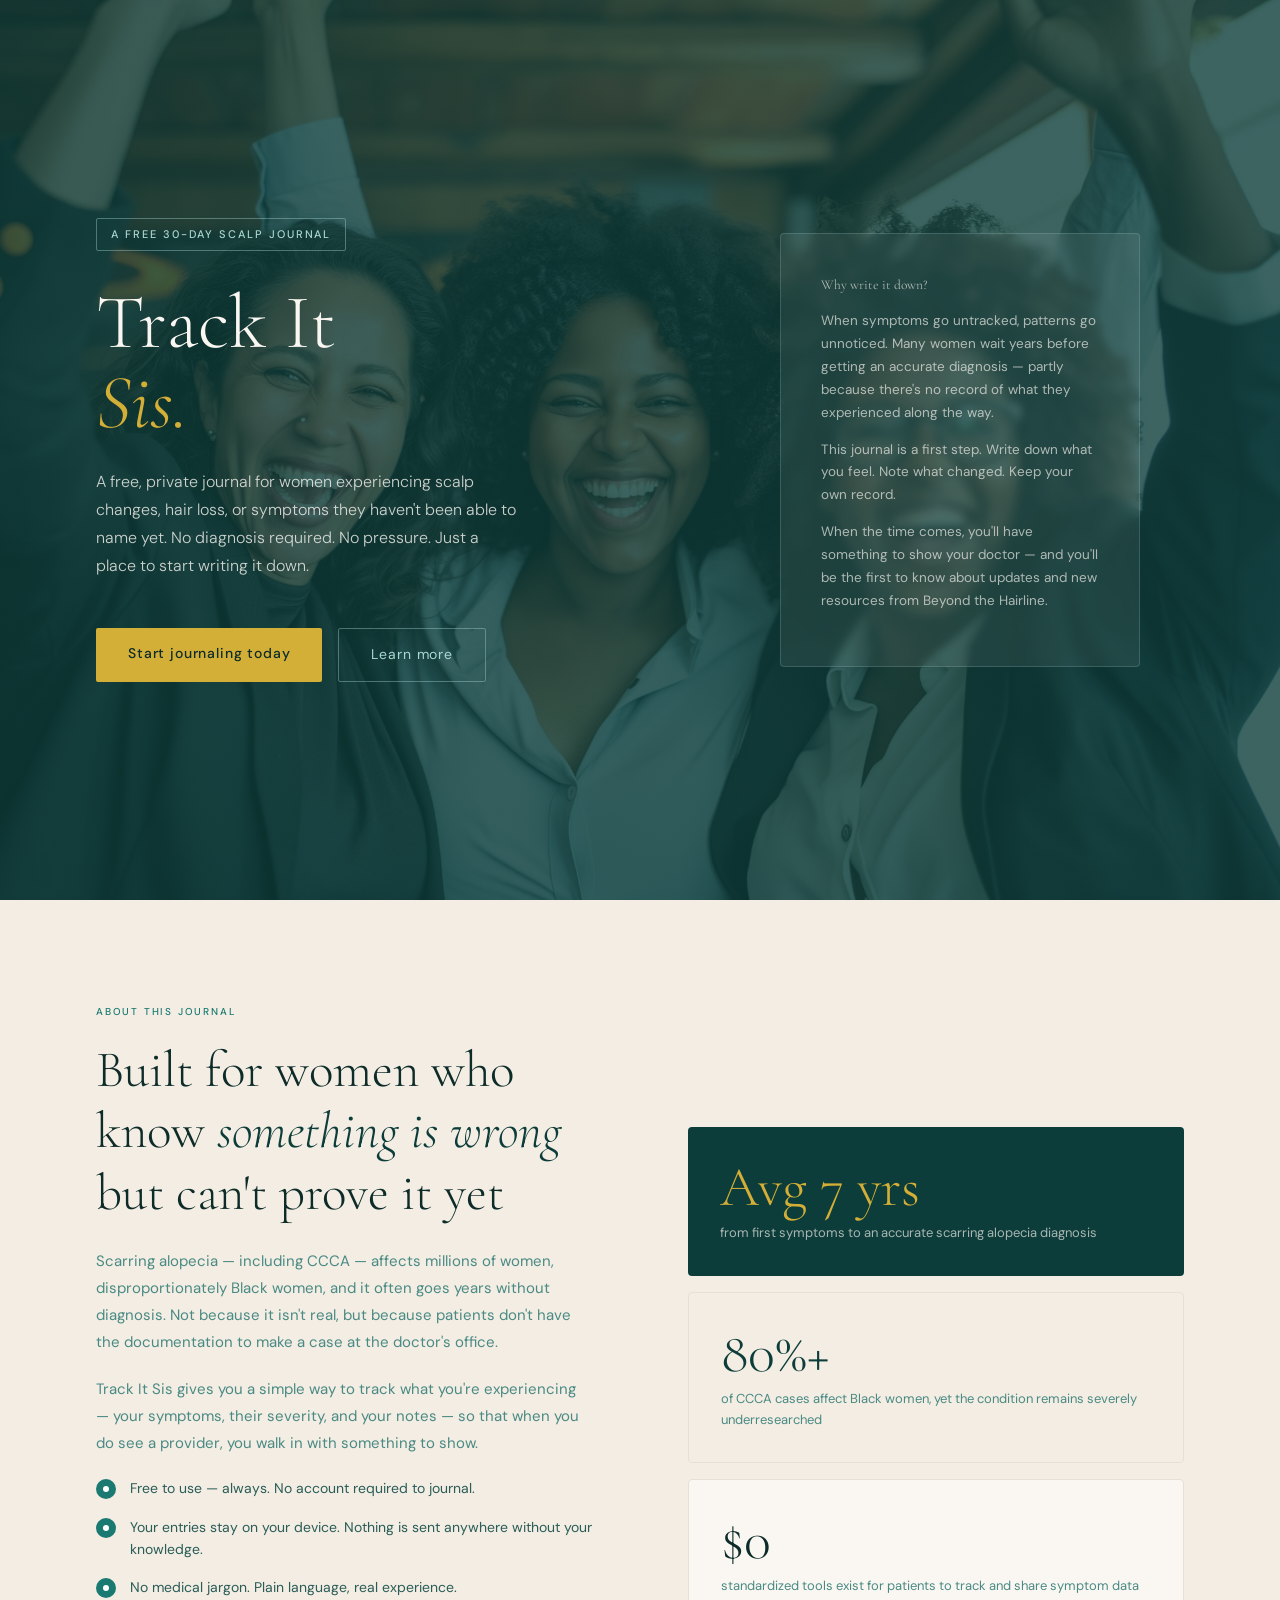
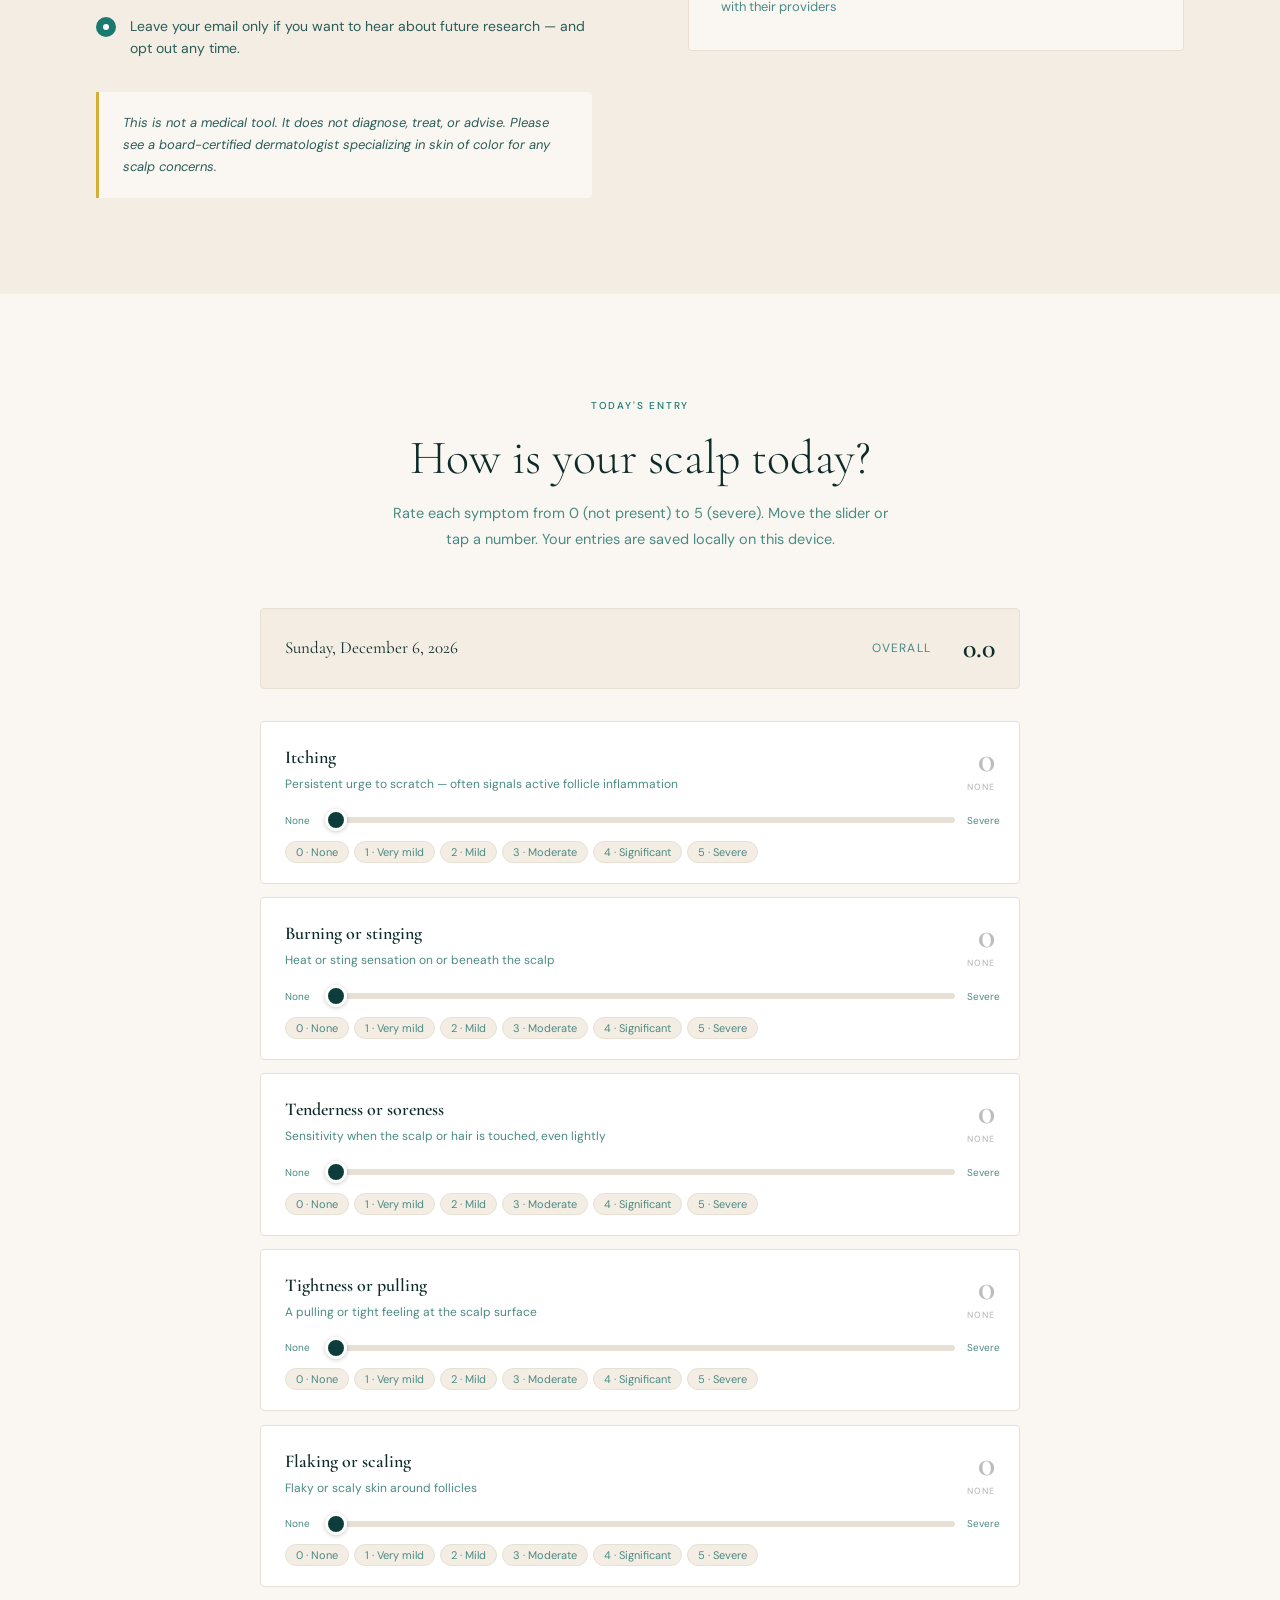
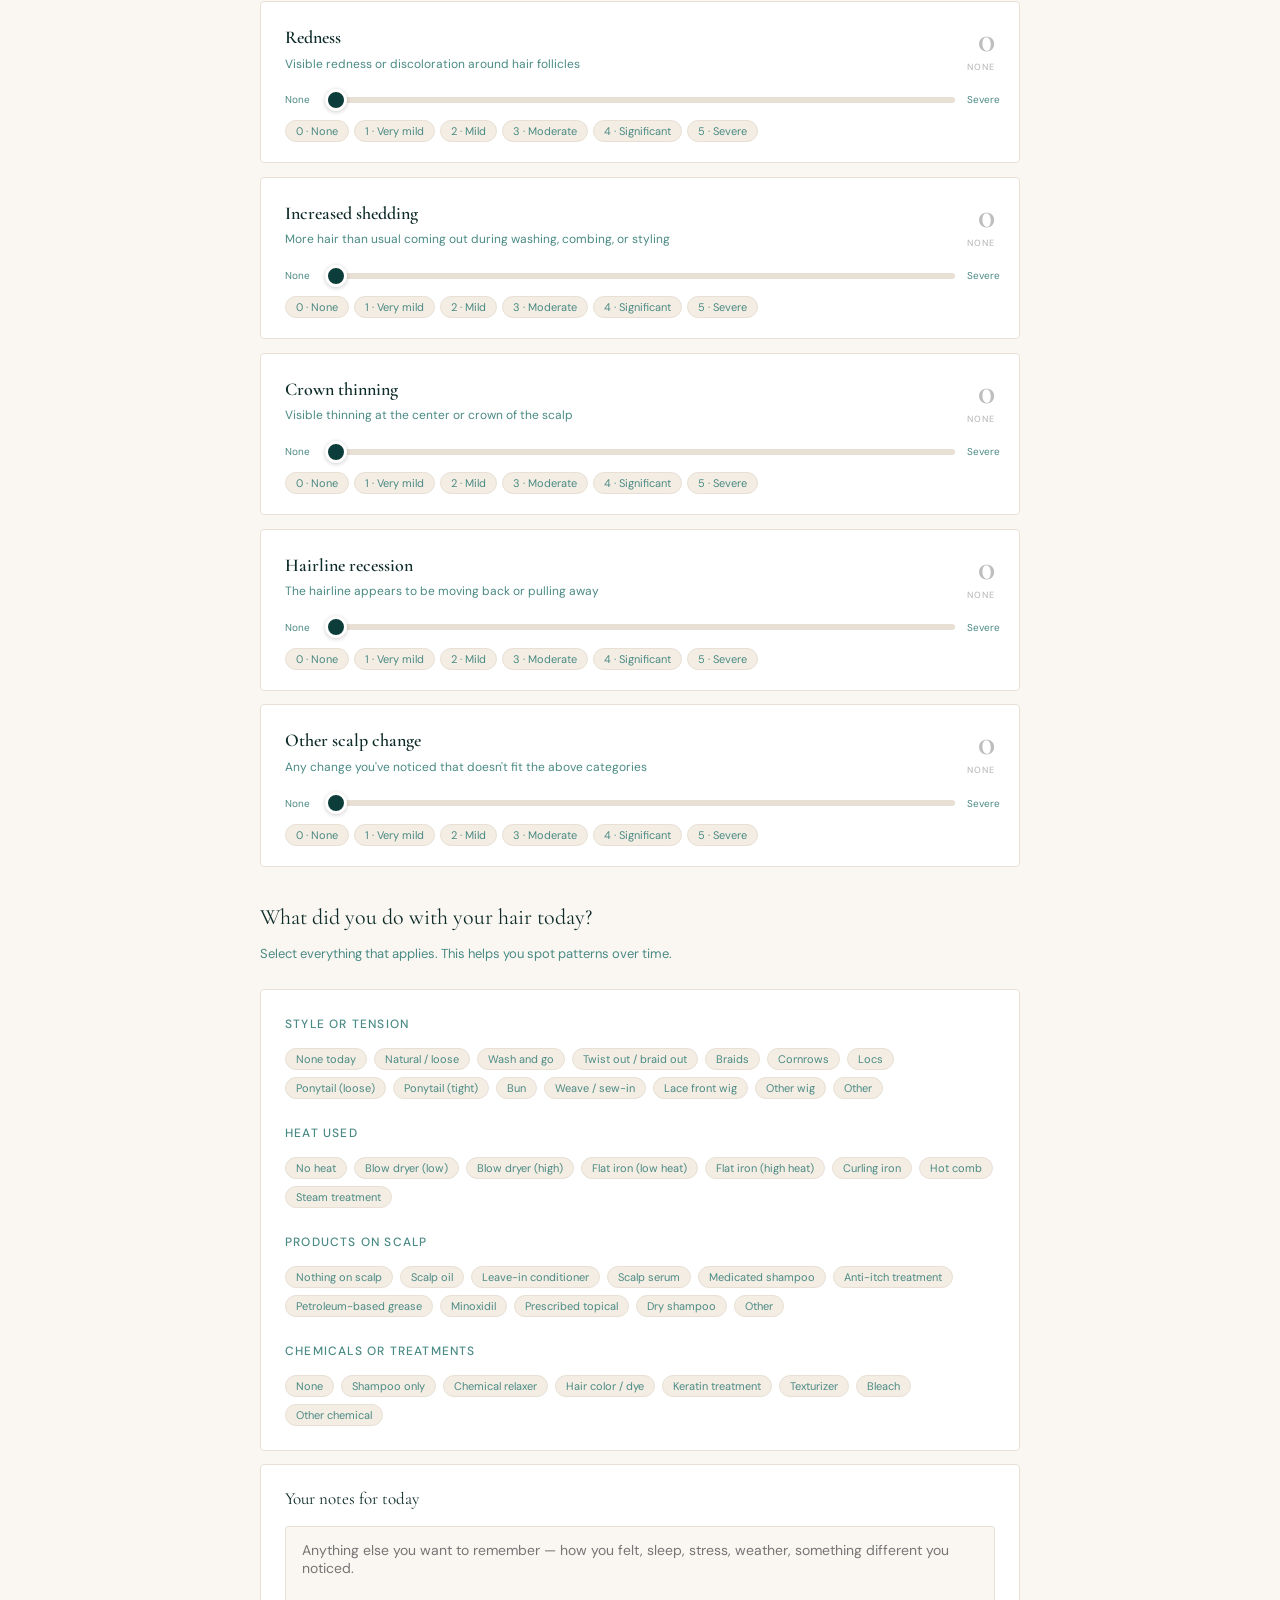
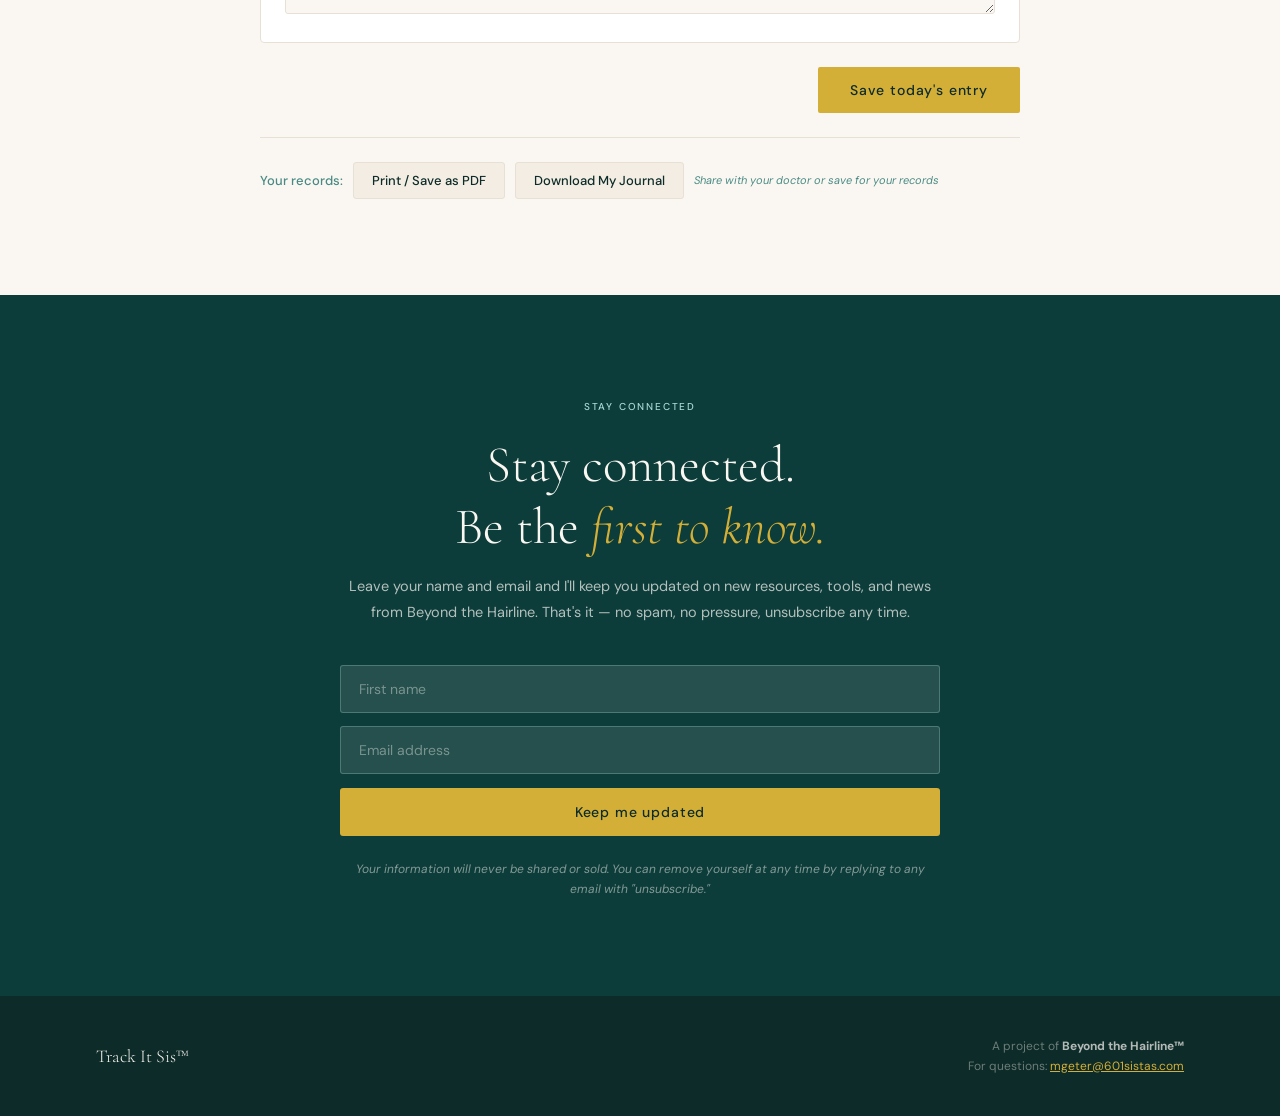
==== index.html @ c79fd0ba "Create index.html" ====
<!DOCTYPE html>
<html lang="en">
<head>
<meta charset="UTF-8">
<meta name="viewport" content="width=device-width, initial-scale=1.0">
<title>Track It Sis™ — 30 Days. Your Scalp. Your Receipts.</title>
<link rel="preconnect" href="https://fonts.googleapis.com">
<link rel="preconnect" href="https://fonts.gstatic.com" crossorigin>
<link href="https://fonts.googleapis.com/css2?family=Cormorant+Garamond:ital,wght@0,300;0,400;0,600;1,300;1,400&family=DM+Sans:wght@300;400;500&display=swap" rel="stylesheet">
<style>
  :root {
    --sage:      #1A7A72;
    --sage-lt:   #A8D8D4;
    --sage-dk:   #0D3D3A;
    --warm:      #E8E0D5;
    --warm-dk:   #C9B99A;
    --cream:     #FAF7F2;
    --ivory:     #F3EDE3;
    --bark:      #0D2B28;
    --bark-lt:   #2A5C58;
    --gold:      #D4AF37;
    --text:      #0D2B28;
    --muted:     #4A8A84;
    --white:     #FFFFFF;
  }
  * { box-sizing: border-box; margin: 0; padding: 0; }
  html { scroll-behavior: smooth; }
  body { font-family: 'DM Sans', sans-serif; background: var(--cream); color: var(--text); line-height: 1.7; overflow-x: hidden; }

  .hero {
    min-height: 100vh;
    background: linear-gradient(rgba(13,61,58,0.80), rgba(13,61,58,0.80)), url("[data-uri]") center top/cover no-repeat;
    display: grid;
    grid-template-columns: 1fr 1fr;
    position: relative;
    overflow: hidden;
  }
  .hero-left { display: flex; flex-direction: column; justify-content: center; padding: 5rem 4rem 5rem 6rem; position: relative; z-index: 2; }
  .hero-tag { display: inline-block; font-family: 'DM Sans', sans-serif; font-size: 11px; font-weight: 500; letter-spacing: 0.18em; text-transform: uppercase; color: var(--sage-lt); border: 1px solid rgba(168,216,212,0.4); padding: 6px 14px; border-radius: 2px; margin-bottom: 2rem; width: fit-content; }
  .hero-title { font-family: 'Cormorant Garamond', serif; font-size: clamp(3rem, 6vw, 5.5rem); font-weight: 300; line-height: 1.05; color: var(--cream); margin-bottom: 1.5rem; }
  .hero-title em { font-style: italic; color: var(--gold); }
  .hero-sub { font-family: 'DM Sans', sans-serif; font-size: 16px; font-weight: 300; color: rgba(250,247,242,0.80); max-width: 420px; margin-bottom: 3rem; line-height: 1.75; }
  .hero-cta { display: flex; gap: 1rem; flex-wrap: wrap; }
  .btn-primary { display: inline-block; background: var(--gold); color: var(--bark); font-family: 'DM Sans', sans-serif; font-size: 14px; font-weight: 500; letter-spacing: 0.06em; padding: 14px 32px; border-radius: 2px; text-decoration: none; border: none; cursor: pointer; transition: all 0.2s; }
  .btn-primary:hover { background: var(--warm-dk); transform: translateY(-1px); }
  .btn-ghost { display: inline-block; background: transparent; color: var(--sage-lt); font-family: 'DM Sans', sans-serif; font-size: 14px; font-weight: 400; letter-spacing: 0.06em; padding: 14px 32px; border-radius: 2px; text-decoration: none; border: 1px solid rgba(168,216,212,0.4); cursor: pointer; transition: all 0.2s; }
  .btn-ghost:hover { border-color: var(--sage-lt); color: var(--cream); }
  .hero-right { position: relative; display: flex; align-items: center; justify-content: center; padding: 4rem; }
  .hero-card { background: rgba(250,247,242,0.07); border: 1px solid rgba(168,216,212,0.2); border-radius: 4px; padding: 2.5rem; max-width: 360px; width: 100%; backdrop-filter: blur(4px); }
  .hero-card-title { font-family: 'Cormorant Garamond', serif; font-size: 22px; font-weight: 400; color: var(--cream); margin-bottom: 1.25rem; }
  .hero-card p { font-size: 13.5px; color: rgba(250,247,242,0.65); margin-bottom: 0.85rem; line-height: 1.7; }

  .about { background: var(--ivory); padding: 6rem; }
  .about-inner { max-width: 1100px; margin: 0 auto; display: grid; grid-template-columns: 1fr 1fr; gap: 6rem; align-items: center; }
  .about-text .section-tag { display: inline-block; font-size: 10px; font-weight: 500; letter-spacing: 0.18em; text-transform: uppercase; color: var(--sage); margin-bottom: 1.25rem; }
  .about-text h2 { font-family: 'Cormorant Garamond', serif; font-size: clamp(2rem, 4vw, 3.2rem); font-weight: 300; line-height: 1.2; color: var(--bark); margin-bottom: 1.5rem; }
  .about-text h2 em { font-style: italic; color: var(--sage-dk); }
  .about-text p { font-size: 15px; color: var(--muted); margin-bottom: 1.25rem; line-height: 1.8; }
  .about-bullets { list-style: none; display: flex; flex-direction: column; gap: 1rem; }
  .about-bullets li { display: flex; align-items: flex-start; gap: 0.85rem; font-size: 14px; color: var(--bark-lt); line-height: 1.6; }
  .bullet-icon { width: 20px; height: 20px; min-width: 20px; border-radius: 50%; background: var(--sage); display: flex; align-items: center; justify-content: center; margin-top: 2px; }
  .bullet-icon::after { content: ''; width: 6px; height: 6px; border-radius: 50%; background: white; }
  .notice-box { background: var(--cream); border-left: 3px solid var(--gold); border-radius: 0 4px 4px 0; padding: 1.25rem 1.5rem; margin-top: 2rem; }
  .notice-box p { font-size: 13px; color: var(--bark-lt); margin: 0; line-height: 1.7; font-style: italic; }
  .about-stats > div { border-radius: 4px; padding: 2rem; margin-bottom: 1rem; }

  .tracker-section { background: var(--cream); padding: 6rem; }
  .tracker-inner { max-width: 760px; margin: 0 auto; }
  .section-header { text-align: center; margin-bottom: 3.5rem; }
  .section-header .section-tag { display: inline-block; font-size: 10px; font-weight: 500; letter-spacing: 0.18em; text-transform: uppercase; color: var(--sage); margin-bottom: 1rem; }
  .section-header h2 { font-family: 'Cormorant Garamond', serif; font-size: clamp(2rem, 4vw, 3rem); font-weight: 300; color: var(--bark); line-height: 1.2; margin-bottom: 0.85rem; }
  .section-header p { font-size: 14.5px; color: var(--muted); max-width: 520px; margin: 0 auto; line-height: 1.75; }

  .today-bar { background: var(--ivory); border-radius: 4px; padding: 1rem 1.5rem; display: flex; justify-content: space-between; align-items: center; margin-bottom: 2rem; border: 1px solid var(--warm); }
  .today-bar .date { font-family: 'Cormorant Garamond', serif; font-size: 17px; font-weight: 400; color: var(--bark); }
  .overall-score { display: flex; align-items: center; gap: 0.75rem; }
  .overall-score .label { font-size: 12px; color: var(--muted); text-transform: uppercase; letter-spacing: 0.1em; }
  .overall-score .num { font-family: 'Cormorant Garamond', serif; font-size: 28px; font-weight: 600; color: var(--bark); min-width: 52px; text-align: right; }

  .symptom-card { background: var(--white); border: 1px solid var(--warm); border-radius: 4px; padding: 1.25rem 1.5rem; margin-bottom: 0.85rem; transition: border-color 0.2s, box-shadow 0.2s; }
  .symptom-card.active { border-color: var(--sage); box-shadow: 0 2px 12px rgba(26,122,114,0.08); }
  .symptom-card.elevated { border-color: #E57373; box-shadow: 0 2px 12px rgba(229,115,115,0.12); }
  .symptom-top { display: flex; justify-content: space-between; align-items: flex-start; margin-bottom: 1rem; }
  .symptom-info h4 { font-family: 'Cormorant Garamond', serif; font-size: 18px; font-weight: 600; color: var(--bark); margin-bottom: 2px; }
  .symptom-info p { font-size: 12px; color: var(--muted); line-height: 1.5; max-width: 400px; }
  .symptom-badge { text-align: right; min-width: 72px; padding-left: 1rem; }
  .symptom-badge .sev-num { font-family: 'Cormorant Garamond', serif; font-size: 36px; font-weight: 600; line-height: 1; display: block; }
  .symptom-badge .sev-label { font-size: 9px; font-weight: 500; text-transform: uppercase; letter-spacing: 0.1em; display: block; margin-top: 2px; }

  .slider-row { display: flex; align-items: center; gap: 0.75rem; margin-bottom: 0.75rem; }
  .slider-row .end-label { font-size: 10px; color: var(--muted); width: 28px; flex-shrink: 0; }
  .slider-row .end-label:last-child { text-align: right; }
  .slider-row input[type=range] { flex: 1; -webkit-appearance: none; appearance: none; height: 6px; border-radius: 3px; background: var(--warm); outline: none; cursor: pointer; }
  .slider-row input[type=range]::-webkit-slider-thumb { -webkit-appearance: none; appearance: none; width: 22px; height: 22px; border-radius: 50%; background: var(--sage-dk); cursor: pointer; border: 3px solid white; box-shadow: 0 1px 4px rgba(0,0,0,0.2); transition: transform 0.15s; }
  .slider-row input[type=range]::-webkit-slider-thumb:hover { transform: scale(1.2); }
  .slider-row input[type=range]::-moz-range-thumb { width: 22px; height: 22px; border-radius: 50%; background: var(--sage-dk); cursor: pointer; border: 3px solid white; }

  .pip-row { display: flex; gap: 5px; flex-wrap: wrap; }
  .pip { font-size: 11px; padding: 3px 10px; border-radius: 20px; border: 1px solid var(--warm); background: var(--ivory); color: var(--muted); cursor: pointer; transition: all 0.15s; font-family: 'DM Sans', sans-serif; }
  .pip:hover { border-color: var(--sage); color: var(--sage-dk); }
  .pip.selected { color: white; border-color: transparent; }

  .notes-area { background: var(--white); border: 1px solid var(--warm); border-radius: 4px; padding: 1.25rem 1.5rem; margin-bottom: 1.5rem; margin-top: 0.5rem; }
  .notes-area label { display: block; font-family: 'Cormorant Garamond', serif; font-size: 17px; font-weight: 400; color: var(--bark); margin-bottom: 0.75rem; }
  .notes-area textarea { width: 100%; border: 1px solid var(--warm); border-radius: 3px; padding: 0.85rem 1rem; font-family: 'DM Sans', sans-serif; font-size: 14px; color: var(--text); background: var(--cream); resize: vertical; min-height: 88px; outline: none; transition: border-color 0.2s; }
  .notes-area textarea:focus { border-color: var(--sage); }

  .save-bar { display: flex; justify-content: space-between; align-items: center; margin-top: 0.5rem; }
  .save-msg { font-size: 13px; color: var(--sage-dk); display: none; }

  .email-section { background: var(--sage-dk); padding: 6rem; position: relative; overflow: hidden; }
  .email-inner { max-width: 600px; margin: 0 auto; text-align: center; position: relative; z-index: 2; }
  .email-inner .section-tag { display: inline-block; font-size: 10px; font-weight: 500; letter-spacing: 0.18em; text-transform: uppercase; color: var(--sage-lt); margin-bottom: 1.25rem; }
  .email-inner h2 { font-family: 'Cormorant Garamond', serif; font-size: clamp(2rem, 4vw, 3.2rem); font-weight: 300; color: var(--cream); line-height: 1.2; margin-bottom: 1rem; }
  .email-inner h2 em { font-style: italic; color: var(--gold); }
  .email-inner .sub { font-size: 14.5px; color: rgba(250,247,242,0.7); margin-bottom: 2.5rem; line-height: 1.75; }
  .email-form { display: flex; flex-direction: column; gap: 0.85rem; margin-bottom: 1.5rem; }
  .email-form input { width: 100%; background: rgba(250,247,242,0.1); border: 1px solid rgba(168,216,212,0.3); border-radius: 3px; padding: 14px 18px; font-family: 'DM Sans', sans-serif; font-size: 14px; color: var(--cream); outline: none; transition: border-color 0.2s; }
  .email-form input::placeholder { color: rgba(250,247,242,0.4); }
  .email-form input:focus { border-color: var(--gold); }
  .email-form button { width: 100%; background: var(--gold); color: var(--bark); font-family: 'DM Sans', sans-serif; font-size: 14px; font-weight: 500; letter-spacing: 0.06em; padding: 15px; border: none; border-radius: 3px; cursor: pointer; transition: all 0.2s; }
  .email-form button:hover { background: var(--warm-dk); }
  .email-form button.success { background: var(--sage); color: white; pointer-events: none; }
  .opt-note { font-size: 12px; color: rgba(250,247,242,0.5); line-height: 1.65; font-style: italic; }

  .footer { background: var(--bark); padding: 2.5rem 6rem; display: flex; justify-content: space-between; align-items: center; }
  .footer-brand { font-family: 'Cormorant Garamond', serif; font-size: 18px; color: var(--cream); font-weight: 300; }
  .footer-note { font-size: 12px; color: rgba(250,247,242,0.4); text-align: right; }

  @media (max-width: 900px) {
    body { font-size: 16px; }
    .hero { grid-template-columns: 1fr; min-height: auto; }
    .hero-left { padding: 4rem 1.5rem 2rem; }
    .hero-title { font-size: 3rem; }
    .hero-sub { font-size: 15px; max-width: 100%; }
    .hero-right { padding: 0 1.5rem 3rem; }
    .about { padding: 3rem 1.5rem; }
    .about-inner { grid-template-columns: 1fr; gap: 2rem; }
    .tracker-section { padding: 3rem 1.5rem; }
    .symptom-card { padding: 1rem; }
    .symptom-info h4 { font-size: 18px; }
    .symptom-info p { font-size: 13px; }
    .symptom-badge .sev-num { font-size: 28px; }
    .slider-row { display: flex; flex-direction: row; align-items: center; gap: 0.5rem; margin-bottom: 1rem; }
    .slider-row .end-label { font-size: 10px; width: 24px; flex-shrink: 0; }
    .slider-row input[type=range] { flex: 1; min-width: 0; -webkit-appearance: none; appearance: none; height: 8px; border-radius: 4px; background: var(--warm); outline: none; cursor: pointer; }
    .slider-row input[type=range]::-webkit-slider-thumb { -webkit-appearance: none; appearance: none; width: 32px; height: 32px; border-radius: 50%; background: var(--sage-dk); border: 3px solid white; box-shadow: 0 2px 6px rgba(0,0,0,0.25); }
    .slider-row input[type=range]::-moz-range-thumb { width: 32px; height: 32px; border-radius: 50%; background: var(--sage-dk); border: 3px solid white; }
    .pip { font-size: 13px; padding: 7px 14px; }
    .pip-row { gap: 6px; }
    .notes-area textarea { font-size: 16px; }
    .save-bar { flex-direction: column; align-items: stretch; gap: 0.75rem; }
    .save-bar .btn-primary { margin-left: 0 !important; text-align: center; padding: 16px; width: 100%; }
    .email-section { padding: 3rem 1.5rem; }
    .email-form input { font-size: 16px; }
    .email-form button { font-size: 16px; padding: 16px; }
    .footer { padding: 1.5rem; flex-direction: column; gap: 0.75rem; text-align: center; }
    .footer-note { text-align: center; }
  }
</style>
</head>
<body>

<section class="hero">
  <div class="hero-left">
    <span class="hero-tag">A free 30-day scalp journal</span>
    <h1 class="hero-title">Track It<br><em>Sis.</em></h1>
    <p class="hero-sub">A free, private journal for women experiencing scalp changes, hair loss, or symptoms they haven't been able to name yet. No diagnosis required. No pressure. Just a place to start writing it down.</p>
    <div class="hero-cta">
      <a href="#tracker" class="btn-primary">Start journaling today</a>
      <a href="#about" class="btn-ghost">Learn more</a>
    </div>
  </div>
  <div class="hero-right">
    <div class="hero-card">
      <p class="hero-card-title">Why write it down?</p>
      <p>When symptoms go untracked, patterns go unnoticed. Many women wait years before getting an accurate diagnosis — partly because there's no record of what they experienced along the way.</p>
      <p>This journal is a first step. Write down what you feel. Note what changed. Keep your own record.</p>
      <p>When the time comes, you'll have something to show your doctor — and you'll be the first to know about updates and new resources from Beyond the Hairline.</p>
    </div>
  </div>
</section>

<section class="about" id="about">
  <div class="about-inner">
    <div class="about-text">
      <span class="section-tag">About this journal</span>
      <h2>Built for women who<br>know <em>something is wrong</em><br>but can't prove it yet</h2>
      <p>Scarring alopecia — including CCCA — affects millions of women, disproportionately Black women, and it often goes years without diagnosis. Not because it isn't real, but because patients don't have the documentation to make a case at the doctor's office.</p>
      <p>Track It Sis gives you a simple way to track what you're experiencing — your symptoms, their severity, and your notes — so that when you do see a provider, you walk in with something to show.</p>
      <ul class="about-bullets">
        <li><div class="bullet-icon"></div><span>Free to use — always. No account required to journal.</span></li>
        <li><div class="bullet-icon"></div><span>Your entries stay on your device. Nothing is sent anywhere without your knowledge.</span></li>
        <li><div class="bullet-icon"></div><span>No medical jargon. Plain language, real experience.</span></li>
        <li><div class="bullet-icon"></div><span>Leave your email only if you want to hear about future research — and opt out any time.</span></li>
      </ul>
      <div class="notice-box">
        <p>This is not a medical tool. It does not diagnose, treat, or advise. Please see a board-certified dermatologist specializing in skin of color for any scalp concerns.</p>
      </div>
    </div>
    <div class="about-stats">
      <div style="background:var(--sage-dk);border-radius:4px;padding:2rem;margin-bottom:1rem;">
        <div style="font-family:'Cormorant Garamond',serif;font-size:3.5rem;font-weight:300;color:var(--gold);line-height:1;">Avg 7 yrs</div>
        <div style="font-size:13px;color:rgba(250,247,242,0.65);margin-top:0.5rem;line-height:1.6;">from first symptoms to an accurate scarring alopecia diagnosis</div>
      </div>
      <div style="background:var(--ivory);border:1px solid var(--warm);border-radius:4px;padding:2rem;margin-bottom:1rem;">
        <div style="font-family:'Cormorant Garamond',serif;font-size:3.5rem;font-weight:300;color:var(--sage-dk);line-height:1;">80%+</div>
        <div style="font-size:13px;color:var(--muted);margin-top:0.5rem;line-height:1.6;">of CCCA cases affect Black women, yet the condition remains severely underresearched</div>
      </div>
      <div style="background:var(--cream);border:1px solid var(--warm);border-radius:4px;padding:2rem;">
        <div style="font-family:'Cormorant Garamond',serif;font-size:3.5rem;font-weight:300;color:var(--bark);line-height:1;">$0</div>
        <div style="font-size:13px;color:var(--muted);margin-top:0.5rem;line-height:1.6;">standardized tools exist for patients to track and share symptom data with their providers</div>
      </div>
    </div>
  </div>
</section>

<section class="tracker-section" id="tracker">
  <div class="tracker-inner">
    <div class="section-header">
      <span class="section-tag">Today's entry</span>
      <h2>How is your scalp today?</h2>
      <p>Rate each symptom from 0 (not present) to 5 (severe). Move the slider or tap a number. Your entries are saved locally on this device.</p>
    </div>
    <div class="today-bar">
      <span class="date" id="today-date"></span>
      <div class="overall-score">
        <span class="label">Overall</span>
        <span class="num" id="overall-num">0.0</span>
      </div>
    </div>
    <div id="symptoms-container"></div>

    <div style="margin: 2rem 0 0.5rem;">
      <div style="font-family:'Cormorant Garamond',serif;font-size:22px;font-weight:400;color:var(--bark);margin-bottom:0.4rem;">What did you do with your hair today?</div>
      <div style="font-size:13px;color:var(--muted);margin-bottom:1.5rem;">Select everything that applies. This helps you spot patterns over time.</div>
    </div>
    <div class="symptom-card" style="padding:1.5rem;">
      <div style="font-size:12px;font-weight:500;letter-spacing:0.1em;text-transform:uppercase;color:var(--muted);margin-bottom:0.85rem;">Style or tension</div>
      <div class="pip-row" id="style-pips" style="gap:7px;flex-wrap:wrap;margin-bottom:1.5rem;"></div>
      <div style="font-size:12px;font-weight:500;letter-spacing:0.1em;text-transform:uppercase;color:var(--muted);margin-bottom:0.85rem;">Heat used</div>
      <div class="pip-row" id="heat-pips" style="gap:7px;flex-wrap:wrap;margin-bottom:1.5rem;"></div>
      <div style="font-size:12px;font-weight:500;letter-spacing:0.1em;text-transform:uppercase;color:var(--muted);margin-bottom:0.85rem;">Products on scalp</div>
      <div class="pip-row" id="product-pips" style="gap:7px;flex-wrap:wrap;margin-bottom:1.5rem;"></div>
      <div style="font-size:12px;font-weight:500;letter-spacing:0.1em;text-transform:uppercase;color:var(--muted);margin-bottom:0.85rem;">Chemicals or treatments</div>
      <div class="pip-row" id="chemical-pips" style="gap:7px;flex-wrap:wrap;"></div>
    </div>

    <div class="notes-area">
      <label for="journal-notes">Your notes for today</label>
      <textarea id="journal-notes" placeholder="Anything else you want to remember — how you felt, sleep, stress, weather, something different you noticed."></textarea>
    </div>
    <div class="save-bar">
      <span class="save-msg" id="save-msg">Entry saved to this device.</span>
      <button class="btn-primary" onclick="saveEntry()" style="margin-left:auto;">Save today's entry</button>
    </div>
    <div style="margin-top:1.5rem;padding-top:1.5rem;border-top:1px solid var(--warm);display:flex;gap:10px;flex-wrap:wrap;align-items:center">
      <span style="font-size:13px;color:var(--muted);font-weight:500">Your records:</span>
      <button onclick="printJournal()" style="background:var(--ivory);border:1px solid var(--warm);color:var(--bark);font-family:'DM Sans',sans-serif;font-size:13px;font-weight:500;padding:9px 18px;border-radius:3px;cursor:pointer">Print / Save as PDF</button>
      <button onclick="downloadText()" style="background:var(--ivory);border:1px solid var(--warm);color:var(--bark);font-family:'DM Sans',sans-serif;font-size:13px;font-weight:500;padding:9px 18px;border-radius:3px;cursor:pointer">Download My Journal</button>
      <span style="font-size:11px;color:var(--muted);font-style:italic">Share with your doctor or save for your records</span>
    </div>
  </div>
</section>

<section class="email-section" id="signup">
  <div class="email-inner">
    <span class="section-tag">Stay connected</span>
    <h2>Stay connected.<br>Be the <em>first to know.</em></h2>
    <p class="sub">Leave your name and email and I'll keep you updated on new resources, tools, and news from Beyond the Hairline. That's it — no spam, no pressure, unsubscribe any time.</p>
    <div class="email-form" id="signup-form">
      <input type="text" id="first-name" placeholder="First name" autocomplete="given-name">
      <input type="email" id="email-input" placeholder="Email address" autocomplete="email">
      <button onclick="submitSignup()">Keep me updated</button>
    </div>
    <p class="opt-note">Your information will never be shared or sold. You can remove yourself at any time by replying to any email with "unsubscribe."</p>
  </div>
</section>

<footer class="footer">
  <div class="footer-brand">Track It Sis™</div>
  <div class="footer-note">
    A project of <strong style="color:rgba(250,247,242,0.7);">Beyond the Hairline™</strong><br>
    For questions: <a href="mailto:mgeter@601sistas.com" style="color:var(--gold);">mgeter@601sistas.com</a>
  </div>
</footer>

<script>
  const SYMPTOMS = [
    { id:'itching',    label:'Itching',                desc:'Persistent urge to scratch — often signals active follicle inflammation' },
    { id:'burning',    label:'Burning or stinging',    desc:'Heat or sting sensation on or beneath the scalp' },
    { id:'tenderness', label:'Tenderness or soreness', desc:'Sensitivity when the scalp or hair is touched, even lightly' },
    { id:'tightness',  label:'Tightness or pulling',   desc:'A pulling or tight feeling at the scalp surface' },
    { id:'flaking',    label:'Flaking or scaling',     desc:'Flaky or scaly skin around follicles' },
    { id:'redness',    label:'Redness',                desc:'Visible redness or discoloration around hair follicles' },
    { id:'shedding',   label:'Increased shedding',     desc:'More hair than usual coming out during washing, combing, or styling' },
    { id:'thinning',   label:'Crown thinning',         desc:'Visible thinning at the center or crown of the scalp' },
    { id:'recession',  label:'Hairline recession',     desc:'The hairline appears to be moving back or pulling away' },
    { id:'other',      label:'Other scalp change',     desc:"Any change you've noticed that doesn't fit the above categories" },
  ];

  const SEV_COLOR = ['#BDBDBD','#81C784','#AED581','#FFB74D','#EF5350','#B71C1C'];
  const SEV_LABEL = ['None','Very mild','Mild','Moderate','Significant','Severe'];
  const ratings = {};
  SYMPTOMS.forEach(s => ratings[s.id] = 0);

  function updateOverall() {
    const vals = Object.values(ratings);
    const avg = vals.reduce((a,b) => a+b, 0) / vals.length;
    document.getElementById('overall-num').textContent = avg.toFixed(1);
  }

  function setVal(id, v) {
    ratings[id] = v;
    const card = document.getElementById('card-'+id);
    const slider = document.getElementById('slider-'+id);
    const numEl = document.getElementById('num-'+id);
    const lblEl = document.getElementById('lbl-'+id);
    slider.value = v;
    numEl.textContent = v;
    numEl.style.color = SEV_COLOR[v];
    lblEl.textContent = SEV_LABEL[v];
    lblEl.style.color = SEV_COLOR[v];
    card.classList.remove('active','elevated');
    if (v >= 4) card.classList.add('elevated');
    else if (v > 0) card.classList.add('active');
    for (let n = 0; n <= 5; n++) {
      const pip = document.getElementById('pip-'+id+'-'+n);
      if (!pip) continue;
      pip.classList.toggle('selected', n === v);
      pip.style.background = n === v ? SEV_COLOR[v] : '';
      pip.style.color = n === v ? 'white' : '';
      pip.style.borderColor = n === v ? SEV_COLOR[v] : '';
    }
    updateOverall();
  }

  function buildCard(s) {
    const card = document.createElement('div');
    card.className = 'symptom-card';
    card.id = 'card-'+s.id;
    const pipsHTML = [0,1,2,3,4,5].map(n =>
      `<button class="pip" id="pip-${s.id}-${n}" onclick="setVal('${s.id}',${n})">${n} · ${SEV_LABEL[n]}</button>`
    ).join('');
    card.innerHTML = `
      <div class="symptom-top">
        <div class="symptom-info">
          <h4>${s.label}</h4>
          <p>${s.desc}</p>
        </div>
        <div class="symptom-badge">
          <span class="sev-num" id="num-${s.id}" style="color:${SEV_COLOR[0]}">0</span>
          <span class="sev-label" id="lbl-${s.id}" style="color:${SEV_COLOR[0]}">${SEV_LABEL[0]}</span>
        </div>
      </div>
      <div class="slider-row">
        <span class="end-label">None</span>
        <input type="range" min="0" max="5" step="1" value="0" id="slider-${s.id}" oninput="setVal('${s.id}', parseInt(this.value))">
        <span class="end-label">Severe</span>
      </div>
      <div class="pip-row">${pipsHTML}</div>
    `;
    return card;
  }

  const container = document.getElementById('symptoms-container');
  SYMPTOMS.forEach(s => container.appendChild(buildCard(s)));

  const now = new Date();
  document.getElementById('today-date').textContent = now.toLocaleDateString('en-US',{weekday:'long',month:'long',day:'numeric',year:'numeric'});

  const HAIR_OPTIONS = {
    style: ['None today','Natural / loose','Wash and go','Twist out / braid out','Braids','Cornrows','Locs','Ponytail (loose)','Ponytail (tight)','Bun','Weave / sew-in','Lace front wig','Other wig','Other'],
    heat:  ['No heat','Blow dryer (low)','Blow dryer (high)','Flat iron (low heat)','Flat iron (high heat)','Curling iron','Hot comb','Steam treatment'],
    product: ['Nothing on scalp','Scalp oil','Leave-in conditioner','Scalp serum','Medicated shampoo','Anti-itch treatment','Petroleum-based grease','Minoxidil','Prescribed topical','Dry shampoo','Other'],
    chemical: ['None','Shampoo only','Chemical relaxer','Hair color / dye','Keratin treatment','Texturizer','Bleach','Other chemical']
  };

  const hairSelections = { style: new Set(), heat: new Set(), product: new Set(), chemical: new Set() };

  function buildHairPips(group, containerId) {
    const cont = document.getElementById(containerId);
    HAIR_OPTIONS[group].forEach(opt => {
      const btn = document.createElement('button');
      btn.className = 'pip';
      btn.textContent = opt;
      btn.id = 'hair-' + group + '-' + opt.replace(/\s+/g,'_');
      btn.onclick = () => {
        const sel = hairSelections[group];
        if (sel.has(opt)) {
          sel.delete(opt);
          btn.classList.remove('selected');
          btn.style.background = '';
          btn.style.color = '';
          btn.style.borderColor = '';
        } else {
          sel.add(opt);
          btn.classList.add('selected');
          btn.style.background = 'var(--sage-dk)';
          btn.style.color = 'white';
          btn.style.borderColor = 'var(--sage-dk)';
        }
      };
      cont.appendChild(btn);
    });
  }

  buildHairPips('style', 'style-pips');
  buildHairPips('heat', 'heat-pips');
  buildHairPips('product', 'product-pips');
  buildHairPips('chemical', 'chemical-pips');

  function saveEntry() {
    const entry = {
      date: now.toISOString().split('T')[0],
      ratings: {...ratings},
      hair: {
        style:    [...hairSelections.style],
        heat:     [...hairSelections.heat],
        product:  [...hairSelections.product],
        chemical: [...hairSelections.chemical]
      },
      notes: document.getElementById('journal-notes').value,
      savedAt: new Date().toISOString()
    };
    try {
      const entries = JSON.parse(localStorage.getItem('tis_entries') || '[]');
      const idx = entries.findIndex(e => e.date === entry.date);
      if (idx >= 0) entries[idx] = entry;
      else entries.unshift(entry);
      localStorage.setItem('tis_entries', JSON.stringify(entries));
    } catch(e) {}
    const btn = document.querySelector('.save-bar .btn-primary');
    const msg = document.getElementById('save-msg');
    btn.textContent = 'Saved';
    btn.style.background = '#1A7A72';
    msg.style.display = 'block';
    setTimeout(() => { btn.textContent = "Save today's entry"; btn.style.background = ''; }, 2500);
  }

  try {
    const today = now.toISOString().split('T')[0];
    const entries = JSON.parse(localStorage.getItem('tis_entries') || '[]');
    const existing = entries.find(e => e.date === today);
    if (existing) {
      Object.entries(existing.ratings).forEach(([id, v]) => setVal(id, v));
      if (existing.notes) document.getElementById('journal-notes').value = existing.notes;
      if (existing.hair) {
        ['style','heat','product','chemical'].forEach(group => {
          (existing.hair[group] || []).forEach(opt => {
            const btn = document.getElementById('hair-' + group + '-' + opt.replace(/\s+/g,'_'));
            if (btn) btn.click();
          });
        });
      }
    }
  } catch(e) {}

  function submitSignup() {
    const name = document.getElementById('first-name').value.trim();
    const email = document.getElementById('email-input').value.trim();
    if (!name) { document.getElementById('first-name').focus(); return; }
    if (!email || !email.includes('@')) { document.getElementById('email-input').focus(); return; }
    try {
      const signups = JSON.parse(localStorage.getItem('tis_signups') || '[]');
      signups.push({ name, email, date: new Date().toISOString() });
      localStorage.setItem('tis_signups', JSON.stringify(signups));
    } catch(e) {}
    const btn = document.querySelector('#signup-form button');
    btn.textContent = "You're on the list — thank you.";
    btn.classList.add('success');
    document.getElementById('first-name').value = '';
    document.getElementById('email-input').value = '';
  }

  function printJournal() {
    var entries = [];
    try { entries = JSON.parse(localStorage.getItem('tis_entries') || '[]'); } catch(e) {}
    if (!entries.length) { alert('No entries saved yet. Log at least one day first!'); return; }
    var SEV = ['None','Very mild','Mild','Moderate','Significant','Severe'];
    var html = '<html><head><title>Track It Sis</title><style>body{font-family:Georgia,serif;max-width:680px;margin:40px auto;padding:20px;color:#0D2B28}h1{font-size:24px;color:#0D3D3A}.entry{border-top:2px solid #D4AF37;padding:16px 0}.hed{font-size:16px;font-weight:600;color:#0D3D3A;margin-bottom:4px}.sh{font-size:10px;text-transform:uppercase;color:#4A8A84;margin:10px 0 4px}.row{display:flex;justify-content:space-between;font-size:13px;padding:3px 0;border-bottom:1px solid #eee}.sev{font-weight:600;color:#1A7A72}.hi{color:#e53535}.hair,.note{font-size:12px;color:#2A5C58;line-height:1.8}.foot{margin-top:30px;border-top:1px solid #ccc;padding-top:12px;font-size:11px;color:#888;text-align:center}@media print{.entry{page-break-inside:avoid}}</style></head><body>';
    html += '<h1>Track It Sis&#8482; &mdash; My Journal</h1>';
    html += '<p style="font-size:12px;color:#888;margin-bottom:20px">Printed: ' + new Date().toLocaleDateString('en-US',{weekday:'long',month:'long',day:'numeric',year:'numeric'}) + ' &middot; ' + entries.length + ' entries &middot; beyondthehairline.com</p>';
    entries.slice().reverse().forEach(function(e, i) {
      var avg = (Object.values(e.ratings).reduce(function(a,b){return a+b},0) / Object.values(e.ratings).length).toFixed(1);
      html += '<div class="entry"><div class="hed">Day ' + (entries.length-i) + ' &mdash; ' + new Date(e.date).toLocaleDateString('en-US',{weekday:'long',month:'long',day:'numeric',year:'numeric'}) + '</div>';
      html += '<p style="font-size:13px;color:#1A7A72;font-weight:600;margin-bottom:6px">Overall: ' + avg + '/5</p>';
      html += '<div class="sh">Symptoms</div>';
      Object.entries(e.ratings).forEach(function(kv) {
        if (kv[1] > 0) html += '<div class="row"><span>' + kv[0].charAt(0).toUpperCase() + kv[0].slice(1) + '</span><span class="sev' + (kv[1]>=4?' hi':'') + '">' + kv[1] + '/5 (' + SEV[kv[1]] + ')</span></div>';
      });
      if (e.hair) {
        var all = [].concat(e.hair.style||[],e.hair.heat||[],e.hair.product||[],e.hair.chemical||[]).filter(function(h){return h&&h!=='None today'&&h!=='No heat'&&h!=='Nothing on scalp'&&h!=='None';});
        if (all.length) html += '<div class="sh">Hair practices</div><div class="hair">' + all.join(' &middot; ') + '</div>';
      }
      if (e.notes && e.notes.trim()) html += '<div class="sh">Notes</div><div class="note">' + e.notes.trim() + '</div>';
      html += '</div>';
    });
    html += '<div class="foot">For educational purposes only. Not a medical tool. Share with your board-certified dermatologist.<br>Track It Sis&#8482; &copy;2026 Mary Geter &middot; Chat Chew Do Empowerment Women Group</div></body></html>';
    var w = window.open('', '_blank');
    w.document.write(html);
    w.document.close();
    setTimeout(function() { w.print(); }, 400);
  }

  function downloadText() {
    var entries = [];
    try { entries = JSON.parse(localStorage.getItem('tis_entries') || '[]'); } catch(e) {}
    if (!entries.length) { alert('No entries saved yet. Log at least one day first!'); return; }
    var SEV = ['None','Very mild','Mild','Moderate','Significant','Severe'];
    var txt = 'TRACK IT SIS - MY 30-DAY SCALP JOURNAL\nbeyondthehairline.com\n';
    txt += '========================================\n';
    txt += 'Exported: ' + new Date().toLocaleDateString() + '\nTotal entries: ' + entries.length + '\n\n';
    entries.slice().reverse().forEach(function(e, i) {
      var avg = (Object.values(e.ratings).reduce(function(a,b){return a+b},0) / Object.values(e.ratings).length).toFixed(1);
      txt += '----------------------------------------\n';
      txt += 'DAY ' + (entries.length-i) + ' - ' + e.date + '\nOverall: ' + avg + '/5\n\nSYMPTOMS:\n';
      Object.entries(e.ratings).forEach(function(kv) { txt += '  ' + kv[0] + ': ' + kv[1] + '/5 (' + SEV[kv[1]] + ')\n'; });
      if (e.hair) {
        var all = [].concat(e.hair.style||[],e.hair.heat||[],e.hair.product||[],e.hair.chemical||[]).filter(function(h){return h&&h!=='None today'&&h!=='No heat'&&h!=='Nothing on scalp'&&h!=='None';});
        if (all.length) txt += '\nHAIR PRACTICES:\n  ' + all.join(', ') + '\n';
      }
      if (e.notes && e.notes.trim()) txt += '\nNOTES:\n  ' + e.notes.trim() + '\n';
      txt += '\n';
    });
    txt += '========================================\nFor educational purposes only. Not a medical tool.\n(c)2026 Mary Geter - Chat Chew Do Empowerment Women Group\n';
    var b = new Blob([txt], {type:'text/plain'});
    var u = URL.createObjectURL(b);
    var a = document.createElement('a');
    a.href = u;
    a.download = 'TrackItSis-Journal-' + new Date().toISOString().split('T')[0] + '.txt';
    a.click();
    URL.revokeObjectURL(u);
  }
</script>
</body>
</html>
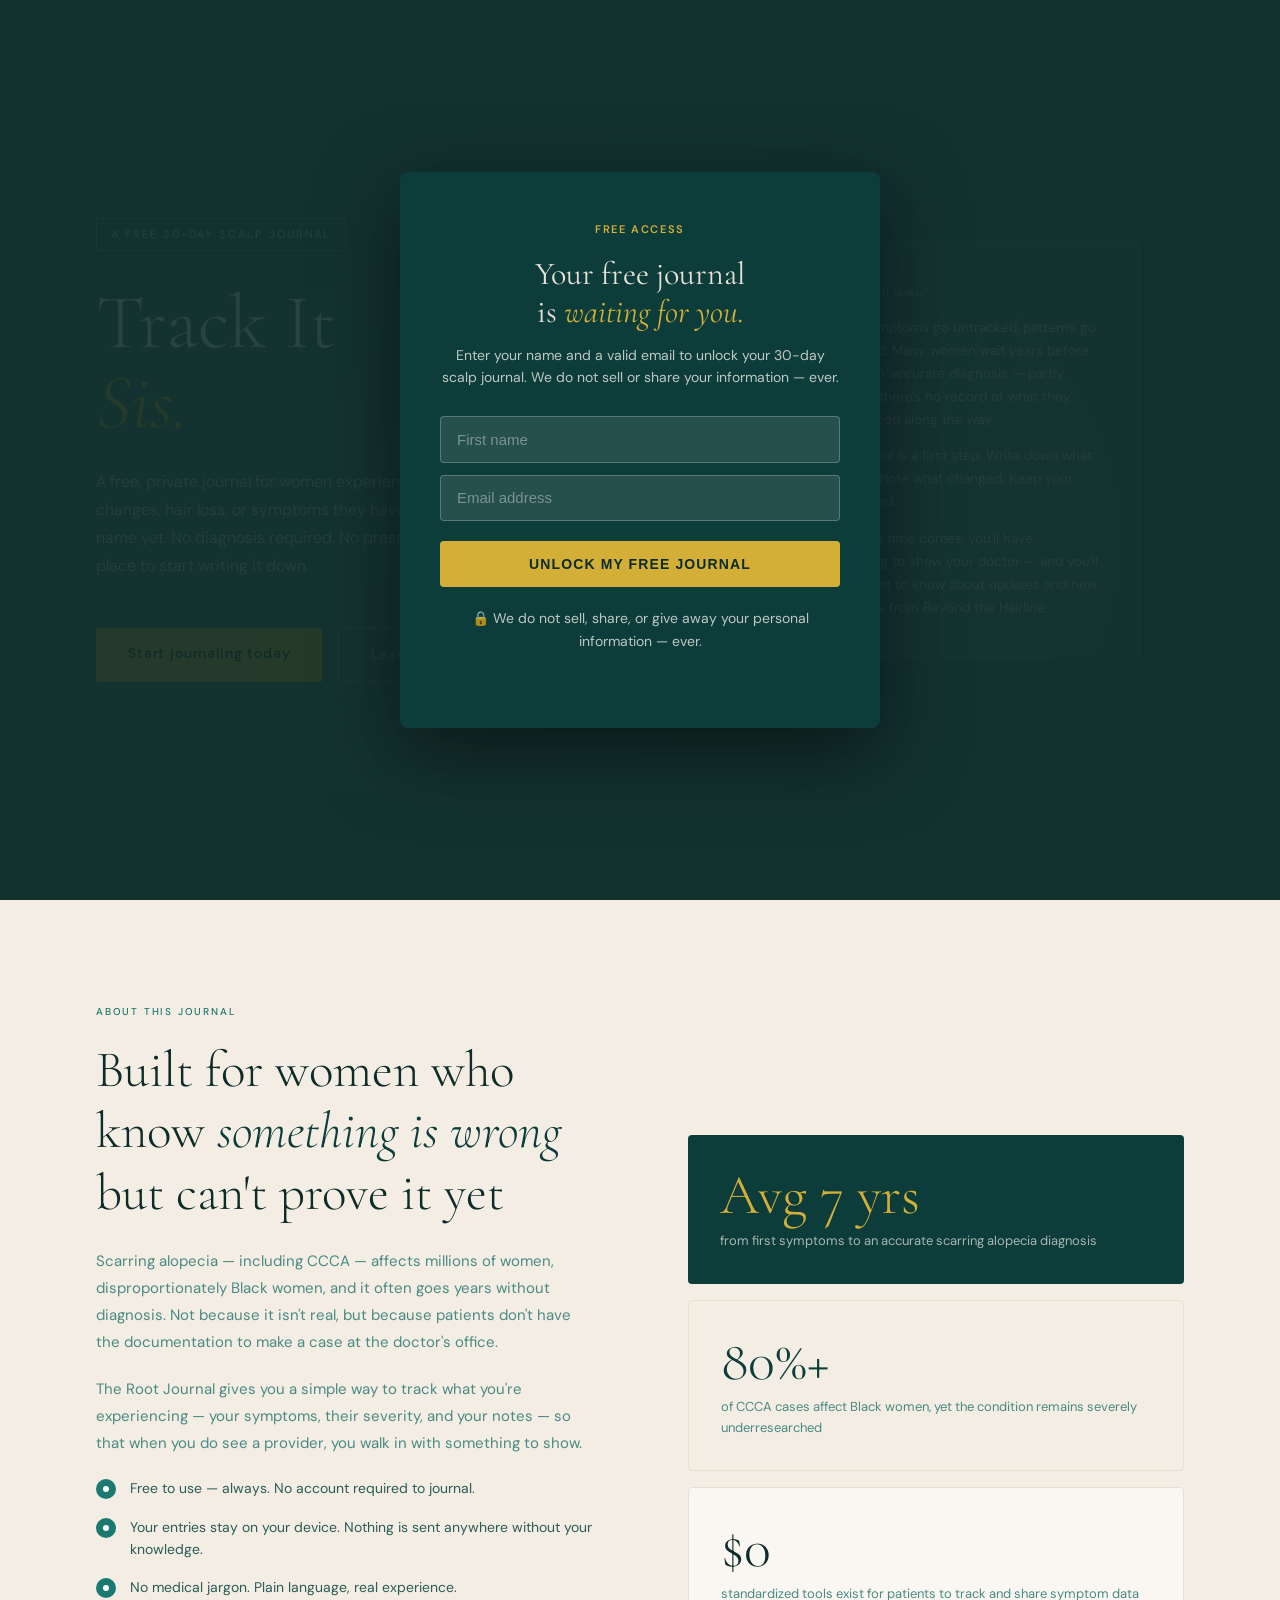
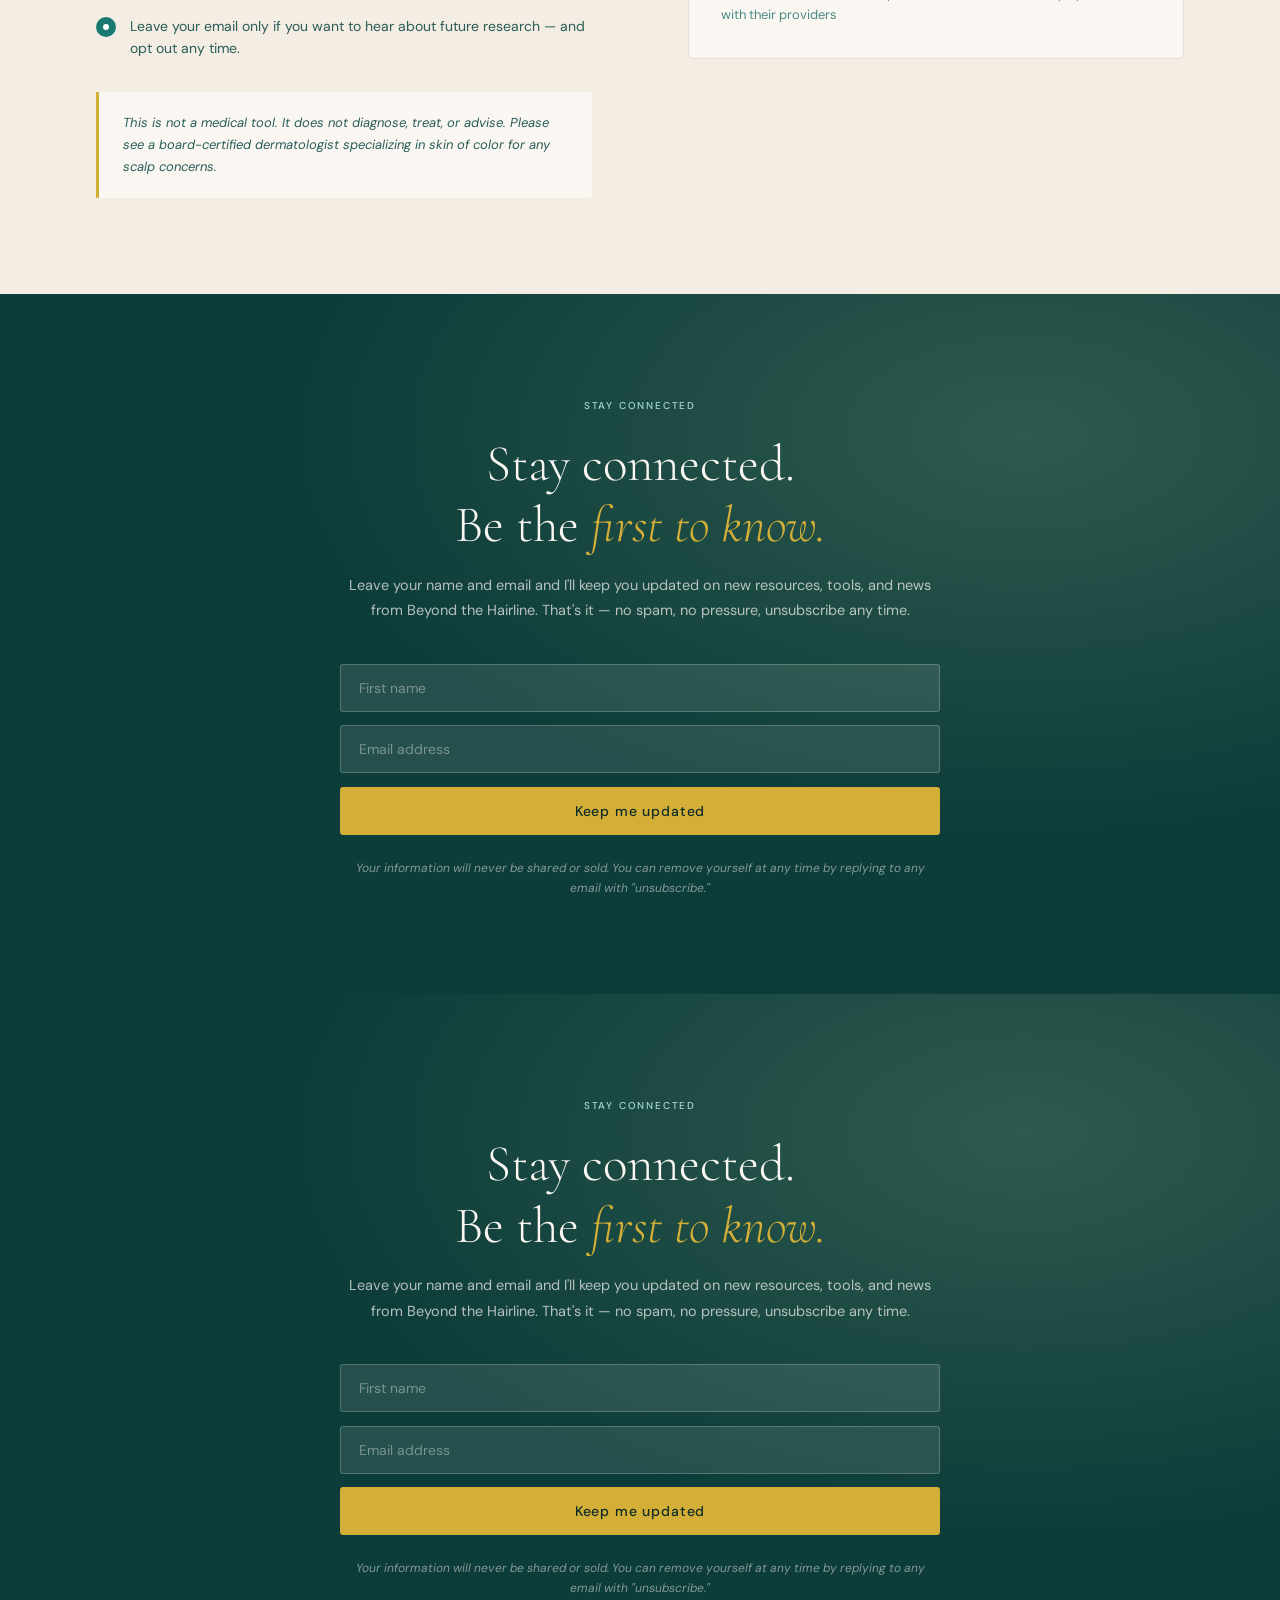
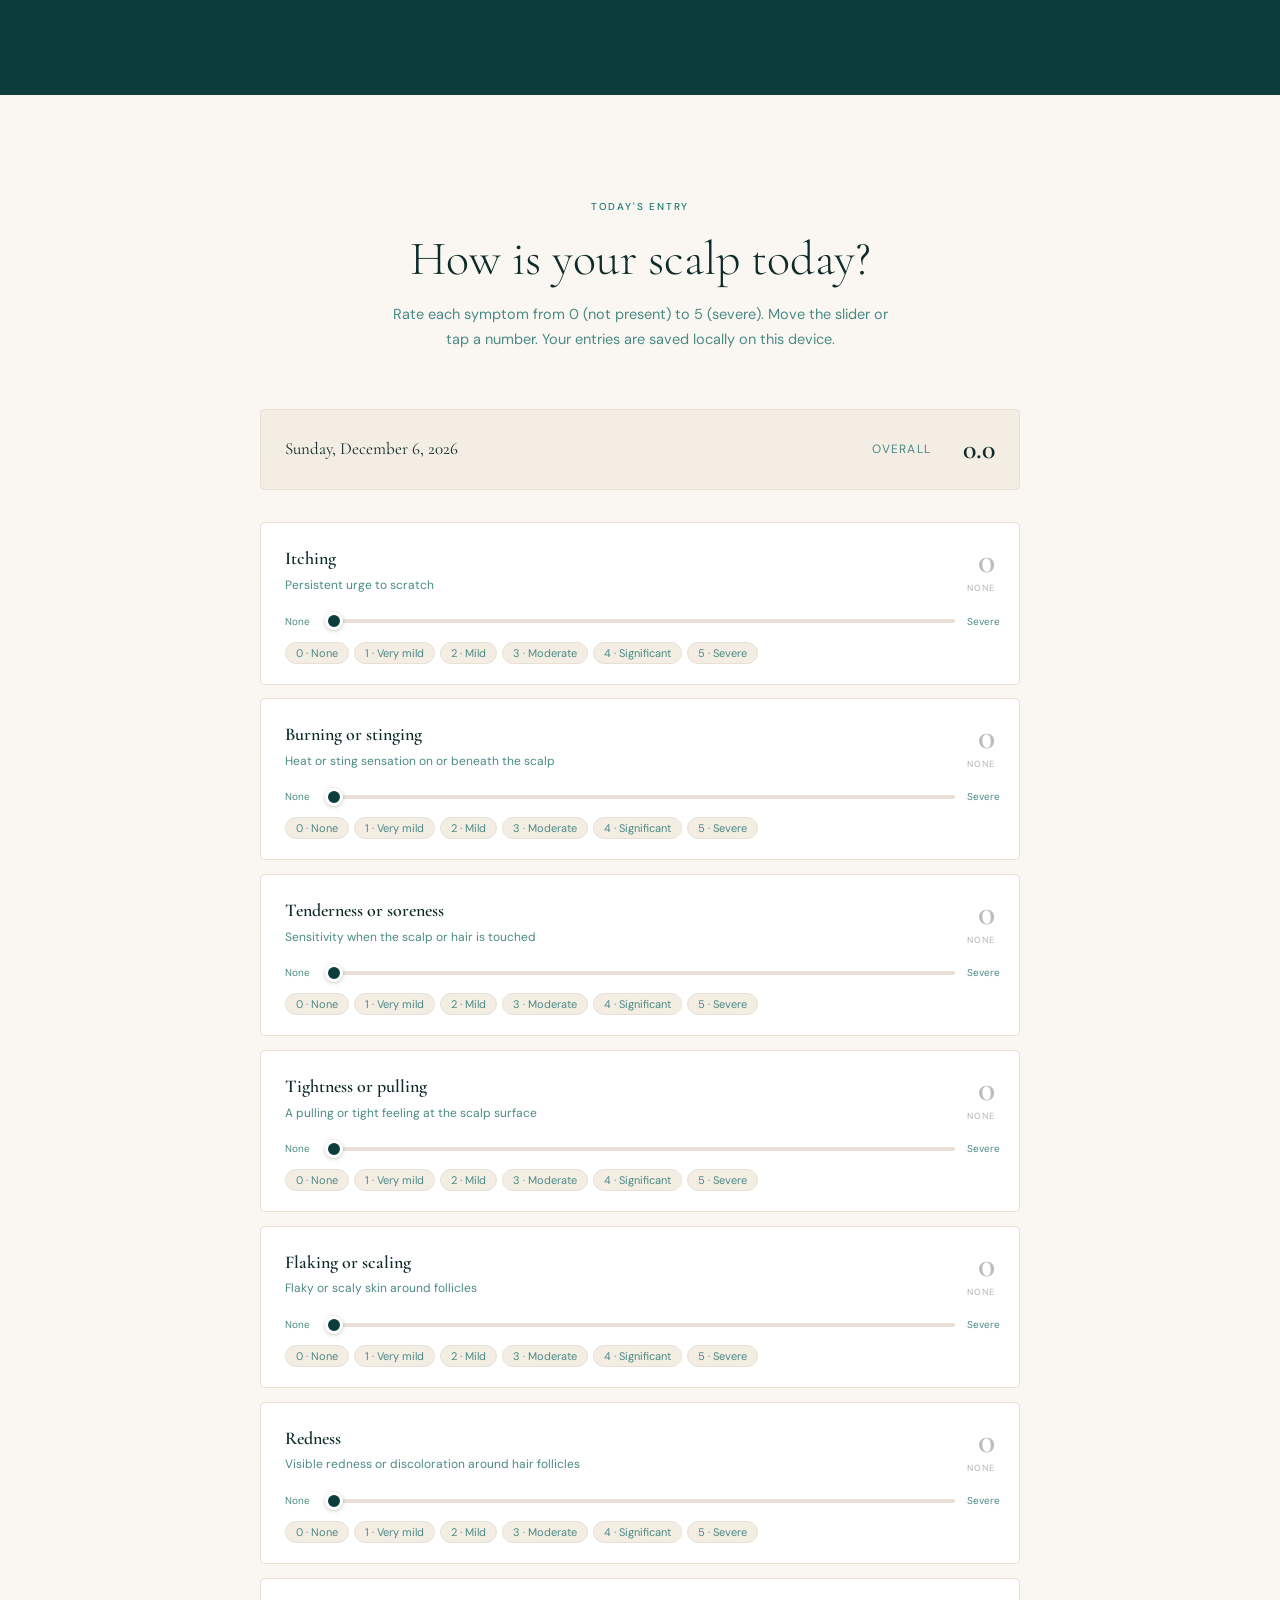
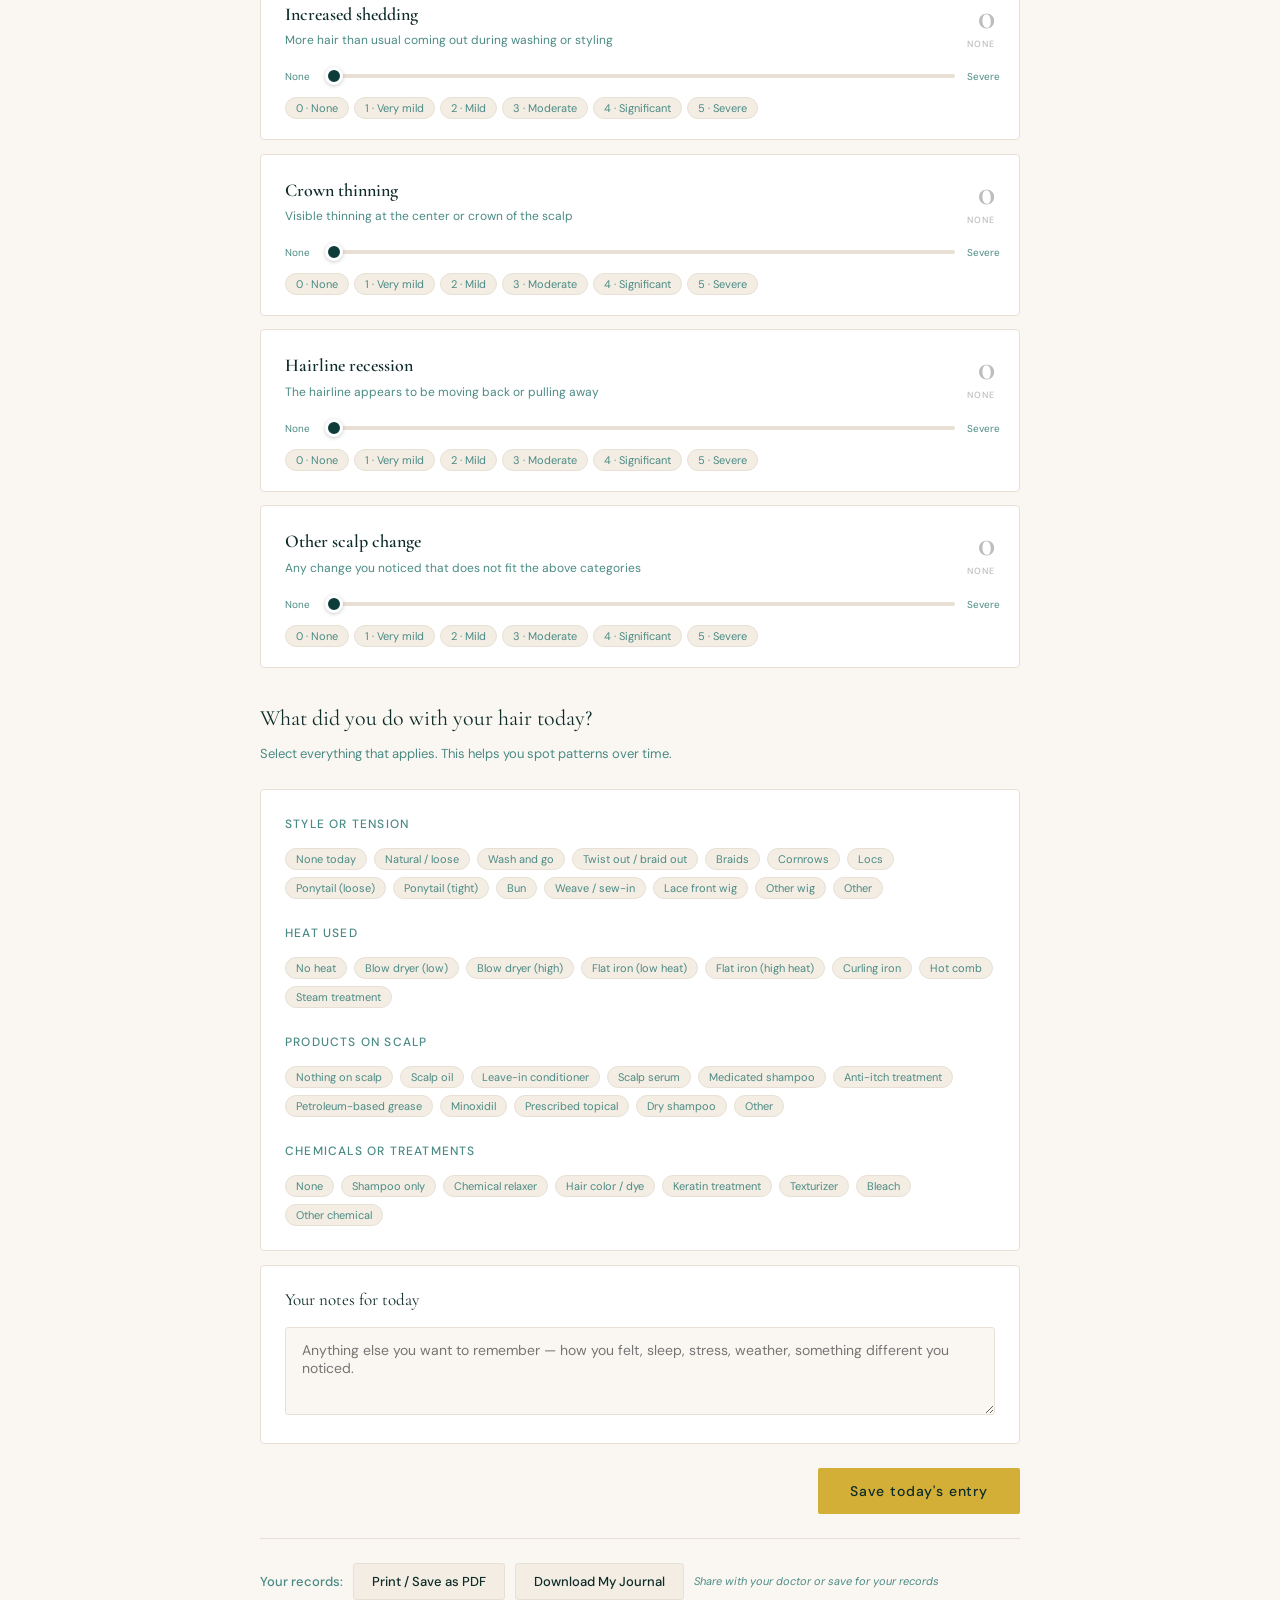
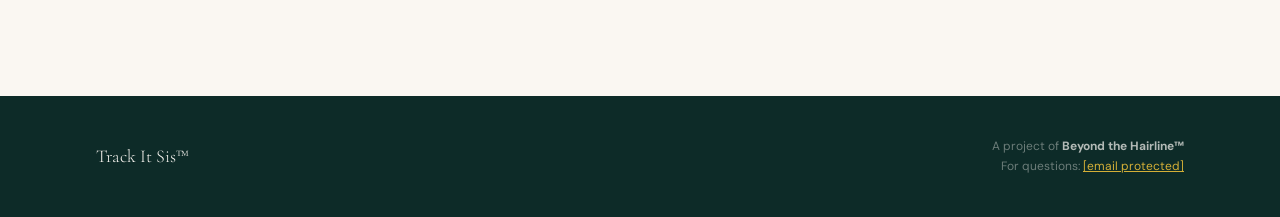
==== commit f7e786a0: "Update index.html" ====
--- a/index.html
+++ b/index.html
@@ -7,6 +7,7 @@
 <link rel="preconnect" href="https://fonts.googleapis.com">
 <link rel="preconnect" href="https://fonts.gstatic.com" crossorigin>
 <link href="https://fonts.googleapis.com/css2?family=Cormorant+Garamond:ital,wght@0,300;0,400;0,600;1,300;1,400&family=DM+Sans:wght@300;400;500&display=swap" rel="stylesheet">
+
 <style>
   :root {
     --sage:      #1A7A72;
@@ -23,144 +24,689 @@
     --muted:     #4A8A84;
     --white:     #FFFFFF;
   }
+
   * { box-sizing: border-box; margin: 0; padding: 0; }
+
   html { scroll-behavior: smooth; }
-  body { font-family: 'DM Sans', sans-serif; background: var(--cream); color: var(--text); line-height: 1.7; overflow-x: hidden; }
-
+
+  body {
+    font-family: 'DM Sans', sans-serif;
+    background: var(--cream);
+    color: var(--text);
+    line-height: 1.7;
+    overflow-x: hidden;
+  }
+
+  /* ── HERO ─────────────────────────────────────────── */
   .hero {
     min-height: 100vh;
-    background: linear-gradient(rgba(13,61,58,0.80), rgba(13,61,58,0.80)), url("[data-uri]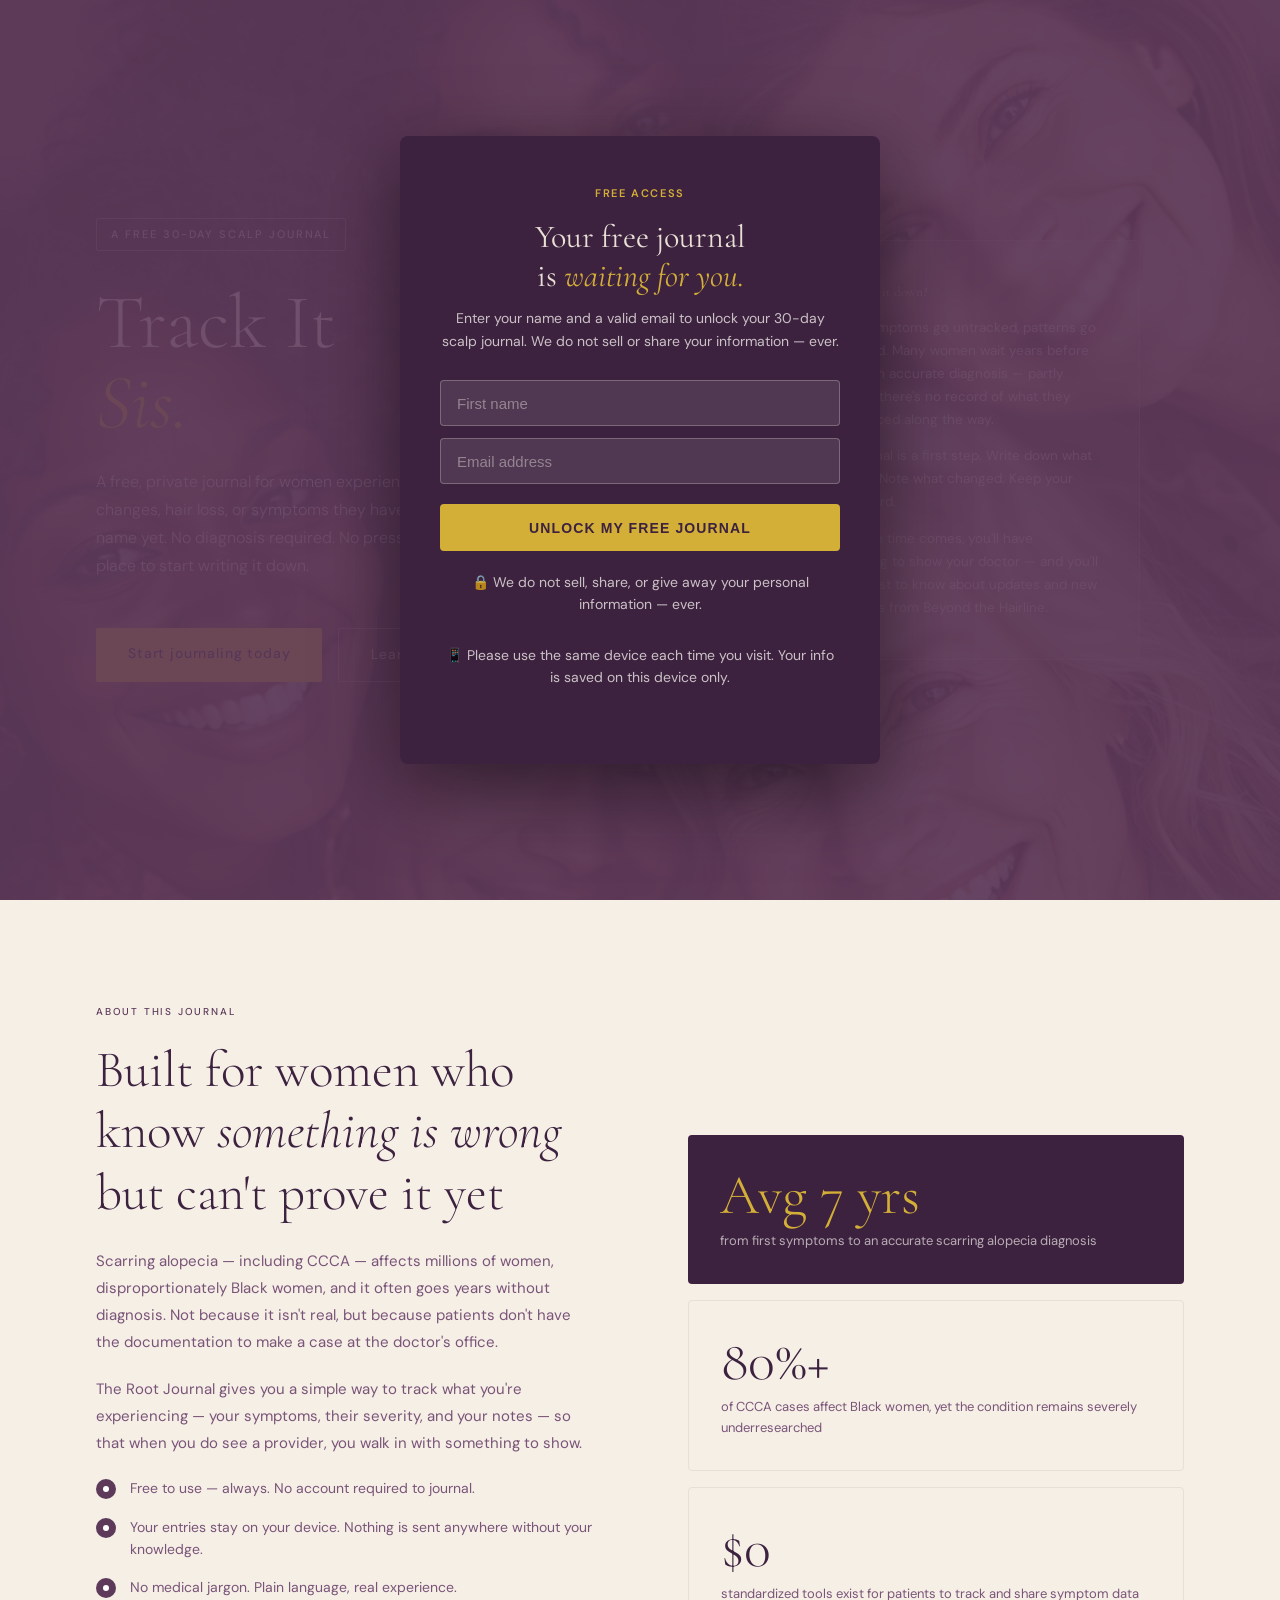
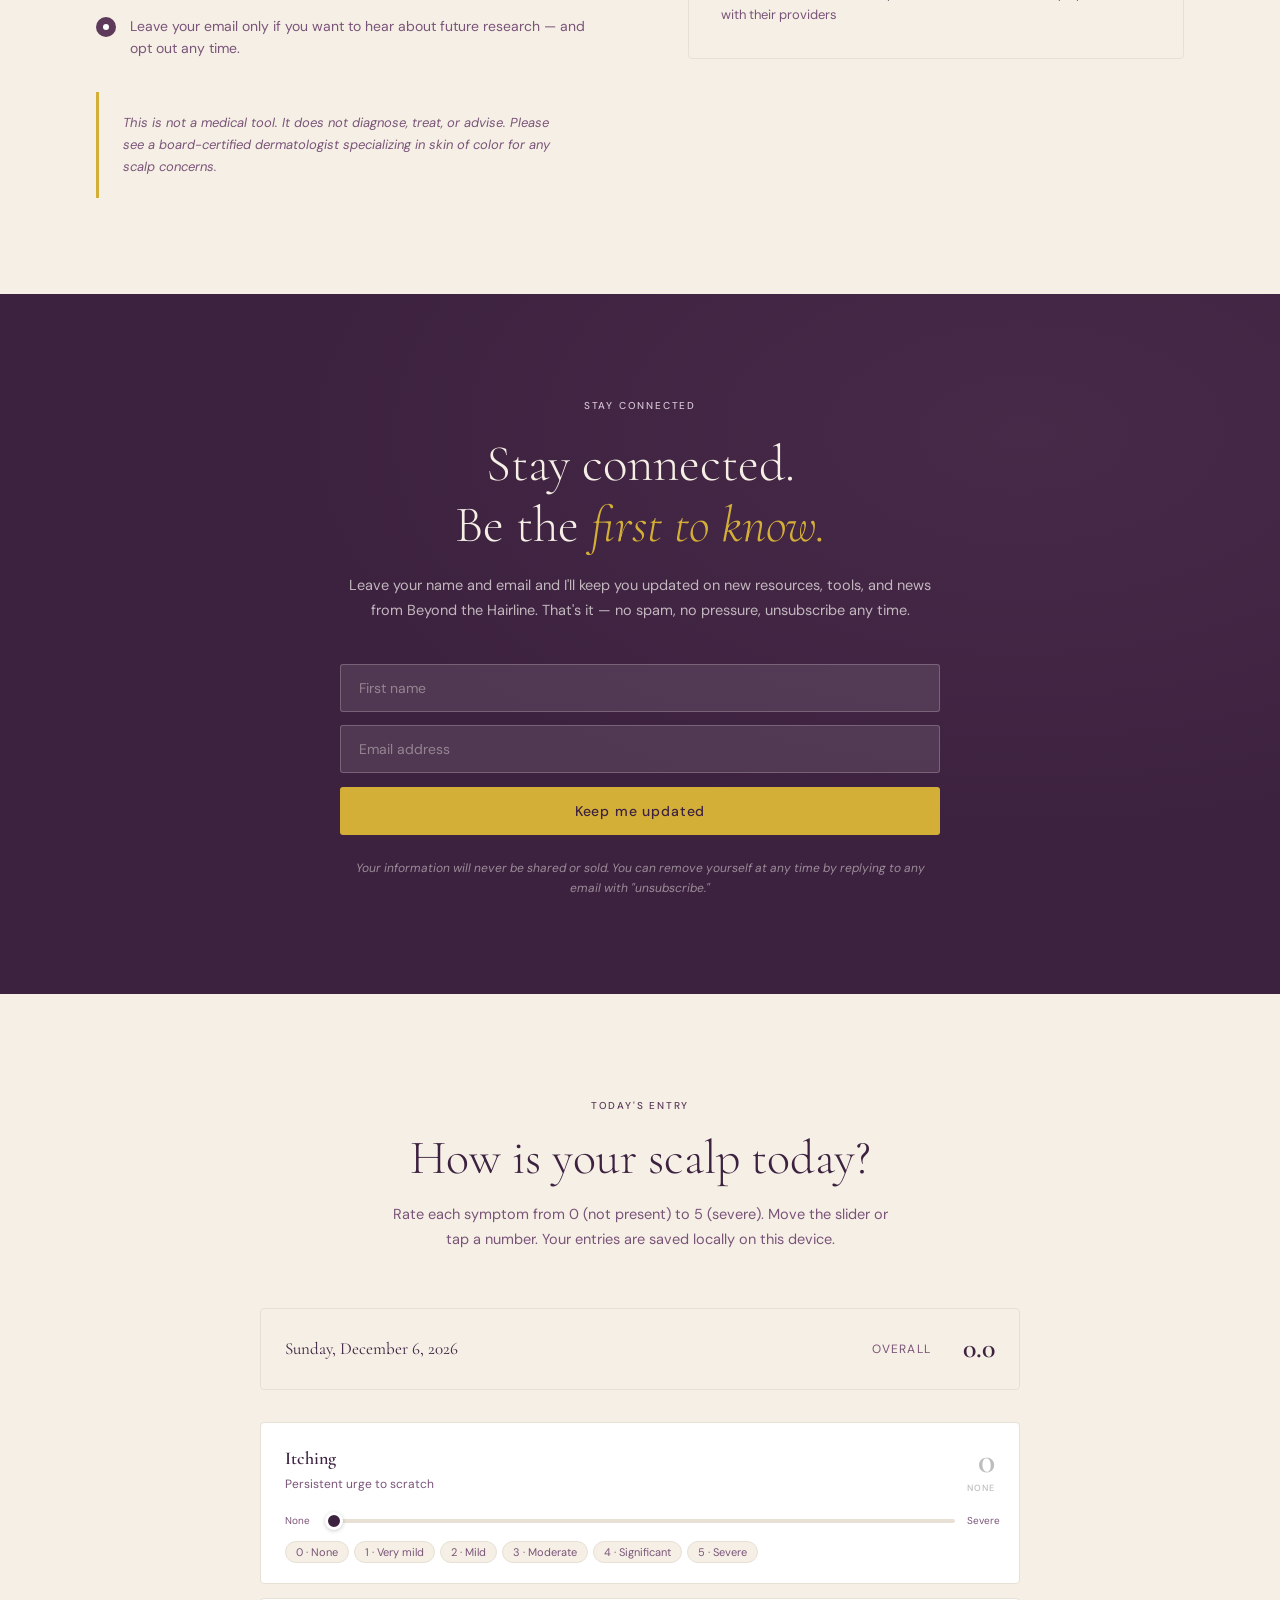
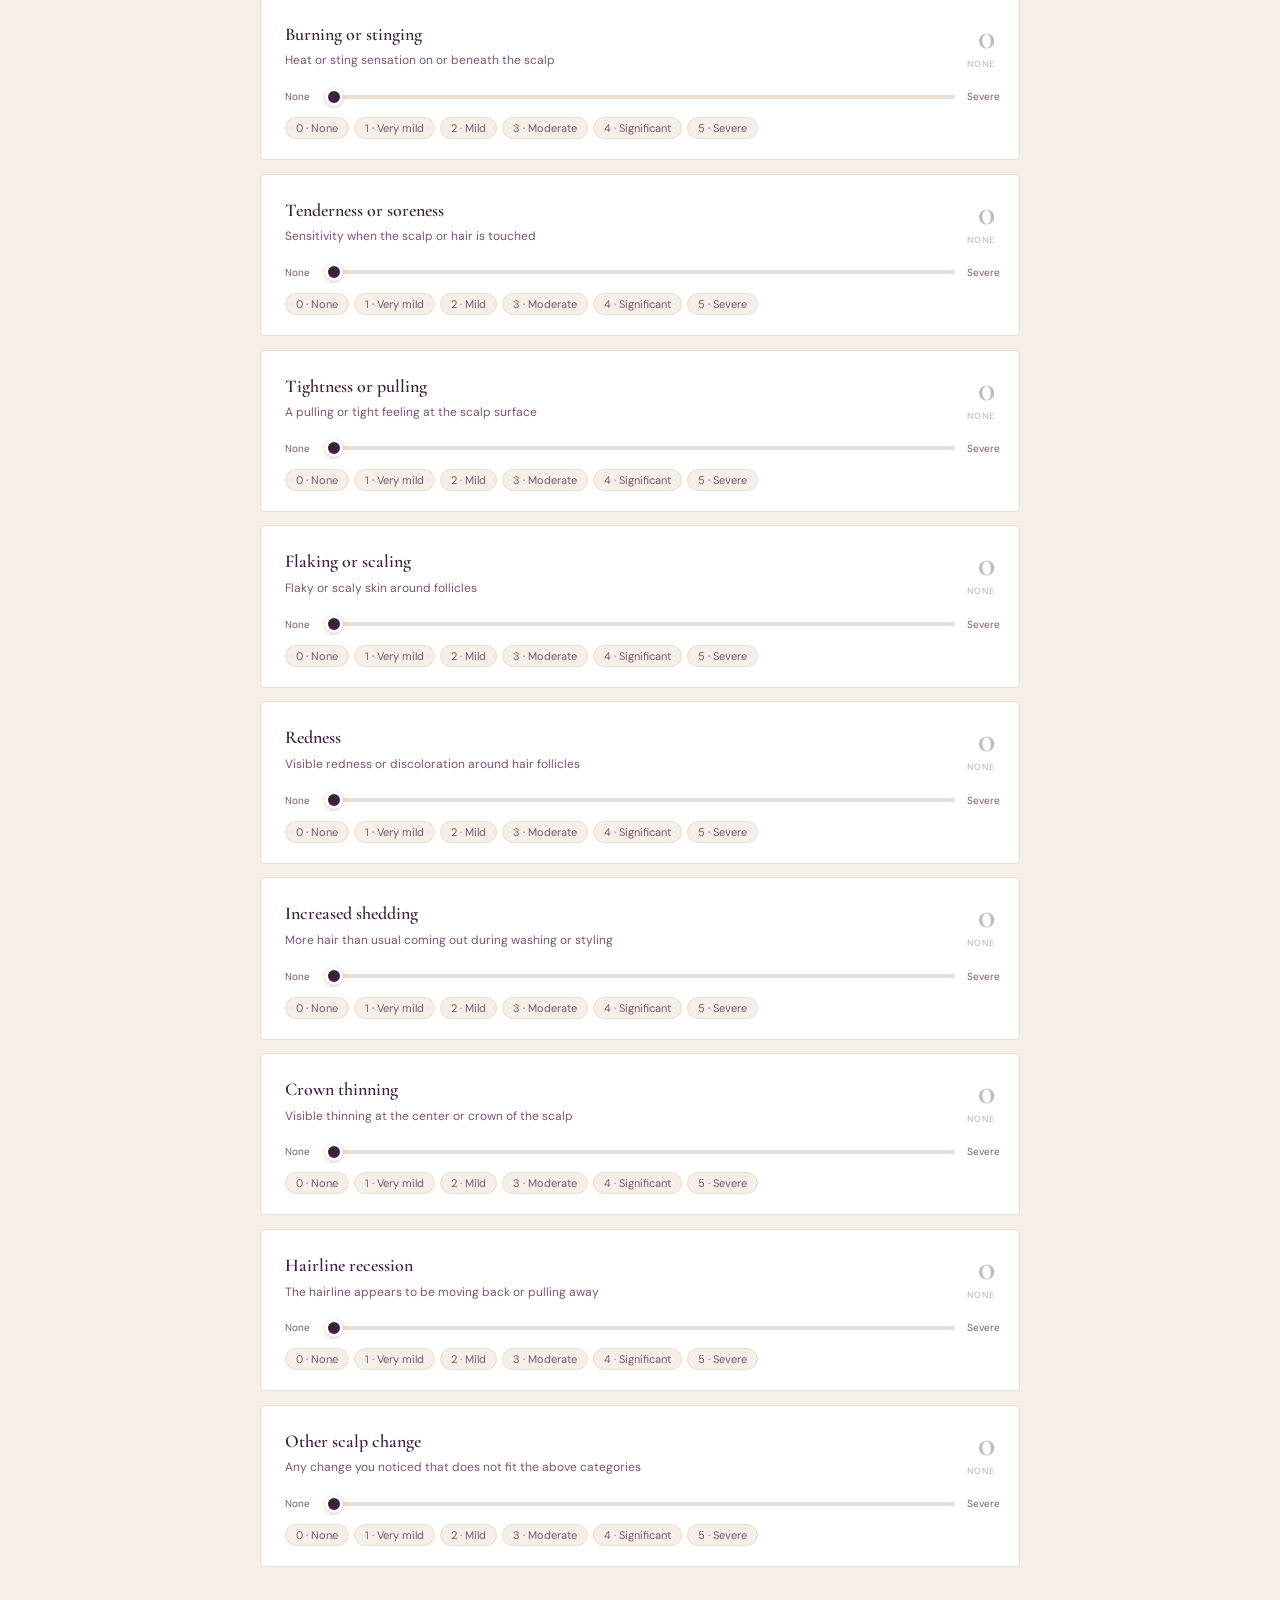
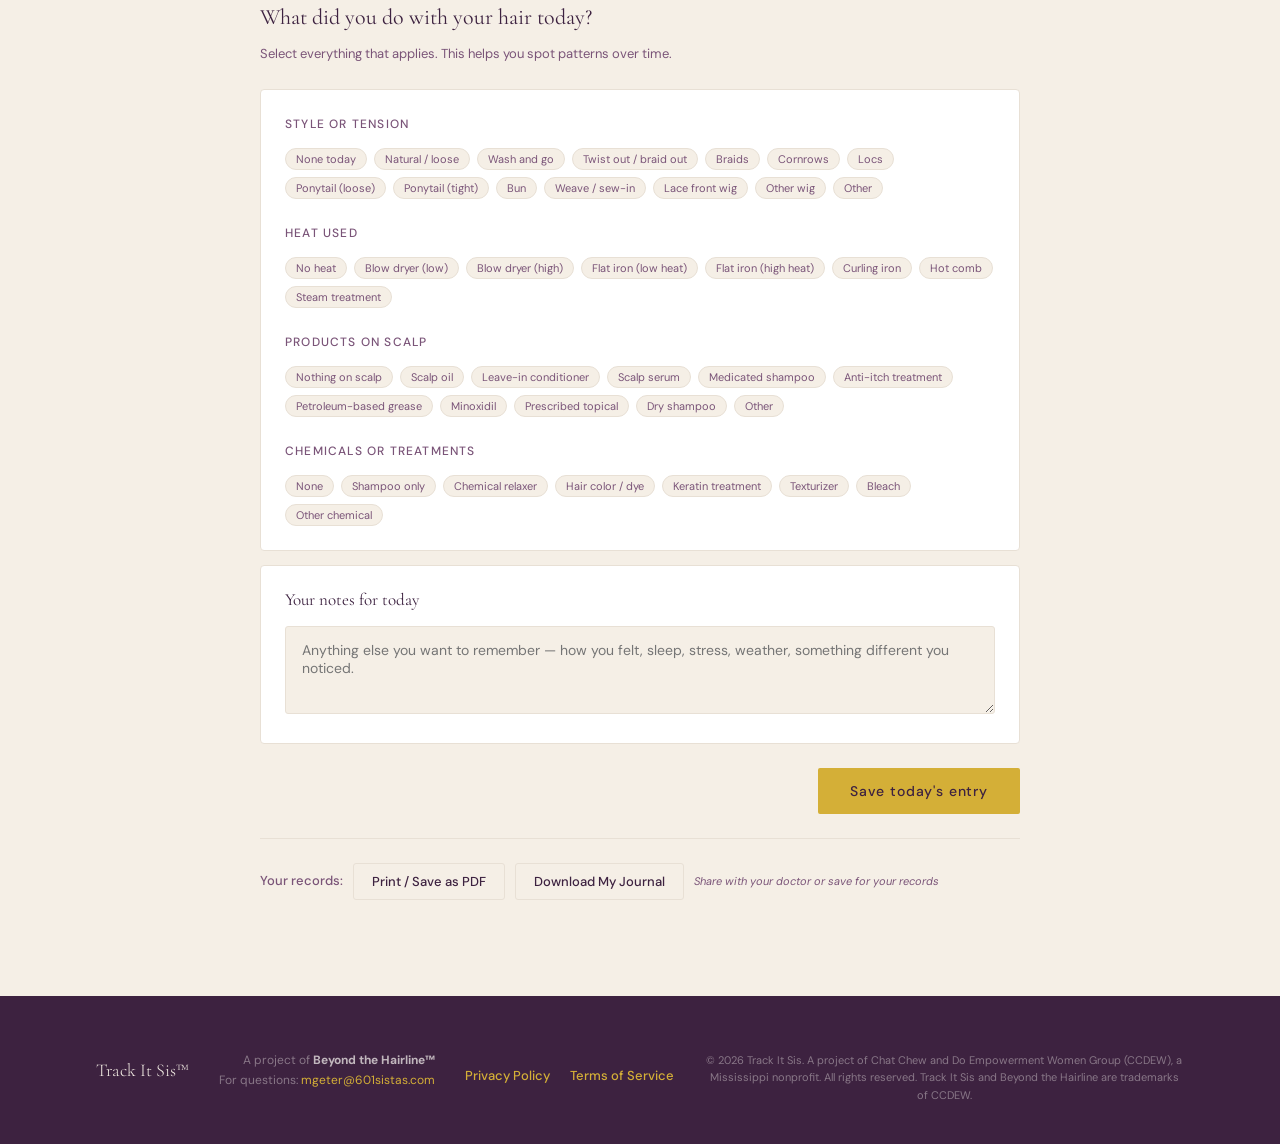
==== commit 17f6fc97: "Add privacy policy, terms of service, plum color scheme, localStorage auth, and bug fixes - Updated " ====
--- a/index.html
+++ b/index.html
@@ -10,18 +10,18 @@
 
 <style>
   :root {
-    --sage:      #1A7A72;
-    --sage-lt:   #A8D8D4;
-    --sage-dk:   #0D3D3A;
+    --sage:      #5D3A5A;
+    --sage-lt:   #D4C2D2;
+    --sage-dk:   #3D2240;
     --warm:      #E8E0D5;
     --warm-dk:   #C9B99A;
-    --cream:     #FAF7F2;
-    --ivory:     #F3EDE3;
-    --bark:      #0D2B28;
-    --bark-lt:   #2A5C58;
+    --cream:     #F5EFE6;
+    --ivory:     #F5EFE6;
+    --bark:      #3D2240;
+    --bark-lt:   #7A5478;
     --gold:      #D4AF37;
-    --text:      #0D2B28;
-    --muted:     #4A8A84;
+    --text:      #2E1A2C;
+    --muted:     #7A5478;
     --white:     #FFFFFF;
   }
 
@@ -40,7 +40,7 @@
   /* ── HERO ─────────────────────────────────────────── */
   .hero {
     min-height: 100vh;
-    background: linear-gradient(rgba(13,61,58,0.78), rgba(13,61,58,0.78)), url('hero-women.jpeg') center top/cover no-repeat;
+    background: linear-gradient(rgba(93,58,90,0.45), rgba(93,58,90,0.45)), url('hero-women.jpeg') center top/cover no-repeat;
     display: grid;
     grid-template-columns: 1fr 1fr;
     position: relative;
@@ -51,7 +51,7 @@
     content: '';
     position: absolute;
     inset: 0;
-    background: radial-gradient(ellipse at 30% 60%, rgba(122,158,126,0.25) 0%, transparent 60%);
+    background: radial-gradient(ellipse at 30% 60%, rgba(93,58,90,0.25) 0%, transparent 60%);
     pointer-events: none;
   }
 
@@ -72,7 +72,7 @@
     letter-spacing: 0.18em;
     text-transform: uppercase;
     color: var(--sage-lt);
-    border: 1px solid rgba(184,212,188,0.4);
+    border: 1px solid rgba(212,194,210,0.4);
     padding: 6px 14px;
     border-radius: 2px;
     margin-bottom: 2rem;
@@ -137,7 +137,7 @@
     padding: 14px 32px;
     border-radius: 2px;
     text-decoration: none;
-    border: 1px solid rgba(184,212,188,0.4);
+    border: 1px solid rgba(212,194,210,0.4);
     cursor: pointer;
     transition: all 0.2s;
   }
@@ -153,7 +153,7 @@
 
   .hero-card {
     background: rgba(250,247,242,0.07);
-    border: 1px solid rgba(184,212,188,0.2);
+    border: 1px solid rgba(212,194,210,0.2);
     border-radius: 4px;
     padding: 2.5rem;
     max-width: 360px;
@@ -373,7 +373,7 @@
 
   .symptom-card.active {
     border-color: var(--sage);
-    box-shadow: 0 2px 12px rgba(61,92,64,0.08);
+    box-shadow: 0 2px 12px rgba(93,58,90,0.08);
   }
 
   .symptom-card.elevated {
@@ -545,7 +545,7 @@
     content: '';
     position: absolute;
     inset: 0;
-    background: radial-gradient(ellipse at 80% 20%, rgba(122,158,126,0.3) 0%, transparent 50%);
+    background: radial-gradient(ellipse at 80% 20%, rgba(93,58,90,0.3) 0%, transparent 50%);
     pointer-events: none;
   }
 
@@ -595,7 +595,7 @@
   .email-form input {
     width: 100%;
     background: rgba(250,247,242,0.1);
-    border: 1px solid rgba(184,212,188,0.3);
+    border: 1px solid rgba(212,194,210,0.3);
     border-radius: 3px;
     padding: 14px 18px;
     font-family: 'DM Sans', sans-serif;
@@ -659,8 +659,8 @@
 
   /* ── RESPONSIVE ───────────────────────────────────── */
   @media (max-width: 900px) {
-    .hero { grid-template-columns: 1fr; background: linear-gradient(rgba(13,61,58,0.78), rgba(13,61,58,0.78)), url('hero-women.jpeg') center top/cover no-repeat !important; }
-    .hero-left { padding: 4rem 2rem 3rem; background: linear-gradient(rgba(13,61,58,0.78), rgba(13,61,58,0.78)), url('hero-women.jpeg') center top/cover no-repeat; }
+    .hero { grid-template-columns: 1fr; background: linear-gradient(rgba(93,58,90,0.45), rgba(93,58,90,0.45)), url('hero-women.jpeg') center top/cover no-repeat !important; }
+    .hero-left { padding: 4rem 2rem 3rem; background: linear-gradient(rgba(93,58,90,0.45), rgba(93,58,90,0.45)), url('hero-women.jpeg') center top/cover no-repeat; }
     .hero-right { padding: 0 2rem 4rem; }
     .about { padding: 4rem 2rem; }
     .about-inner { grid-template-columns: 1fr; gap: 3rem; }
@@ -676,7 +676,7 @@
     .slider-row input[type=range] { width: 100%; min-width: 200px; -webkit-appearance: none; appearance: none; }
   }
 
-  .popup-overlay{position:fixed;inset:0;background:rgba(13,43,40,0.88);z-index:9999;display:flex;align-items:center;justify-content:center;padding:1.5rem;}
+  .popup-overlay{position:fixed;inset:0;background:rgba(93,58,90,0.88);z-index:9999;display:flex;align-items:center;justify-content:center;padding:1.5rem;}
   .popup-box{background:var(--sage-dk);border-radius:8px;padding:3rem 2.5rem;max-width:480px;width:100%;text-align:center;box-shadow:0 24px 80px rgba(0,0,0,0.5);}
   .popup-tag{font-size:11px;font-weight:600;letter-spacing:0.15em;text-transform:uppercase;color:var(--gold);margin-bottom:1rem;display:block;}
   .popup-box h2{font-family:'Cormorant Garamond',serif;font-size:2rem;font-weight:400;color:var(--warm);margin-bottom:0.75rem;line-height:1.2;}
@@ -692,6 +692,11 @@
 </head>
 <body>
 
+<!-- ── GREETING BAR (shown for returning users) ──── -->
+<div id="greeting-bar" style="display:none;background:var(--gold);text-align:center;padding:14px 100px 14px 20px;font-family:'Cormorant Garamond',serif;font-size:1.25rem;font-weight:600;color:var(--sage-dk);letter-spacing:0.02em;position:relative;z-index:10;">
+  <a id="signout-link" href="#" onclick="localStorage.removeItem('tis_name');localStorage.removeItem('tis_email');location.reload();return false;" style="position:absolute;right:20px;top:50%;transform:translateY(-50%);font-family:'DM Sans',sans-serif;font-size:13px;font-weight:600;color:#5D3A5A;text-decoration:underline;cursor:pointer;z-index:11;">Sign out</a>
+</div>
+
 <!-- ── HERO ──────────────────────────────────────────── -->
 <div class="popup-overlay" id="signup-popup">
   <div class="popup-box">
@@ -705,6 +710,7 @@
       <button id="popup-btn" onclick="submitPopup()">Unlock my free journal</button>
     </div>
     <p class="popup-privacy">&#x1F512; We do not sell, share, or give away your personal information &mdash; ever.</p>
+    <p class="popup-privacy">&#x1F4F1; Please use the same device each time you visit. Your info is saved on this device only.</p>
   </div>
 </div>
 <section class="hero">
@@ -781,22 +787,6 @@
   </div>
 </section>
 
-<section class="email-section" id="signup">
-  <div class="email-inner">
-    <span class="section-tag">Stay connected</span>
-    <h2>Stay connected.<br>Be the <em>first to know.</em></h2>
-    <p class="sub">Leave your name and email and I'll keep you updated on new resources, tools, and news from Beyond the Hairline. That's it — no spam, no pressure, unsubscribe any time.</p>
-
-    <div class="email-form" id="signup-form">
-      <input type="text" id="first-name" placeholder="First name" autocomplete="given-name">
-      <input type="email" id="email-input" placeholder="Email address" autocomplete="email">
-      <button onclick="submitSignup()">Keep me updated</button>
-    </div>
-
-    <p class="opt-note">Your information will never be shared or sold. You can remove yourself at any time by replying to any email with "unsubscribe."</p>
-  </div>
-</section>
-
 <section class="tracker-section" id="tracker">
   <div class="tracker-inner">
     <div class="section-header">
@@ -847,7 +837,7 @@
     <div style="margin-top:1.5rem;padding-top:1.5rem;border-top:1px solid var(--warm);display:flex;gap:10px;flex-wrap:wrap;align-items:center">
       <span style="font-size:13px;color:var(--muted);font-weight:500">Your records:</span>
       <button onclick="printJournal()" style="background:var(--ivory);border:1px solid var(--warm);color:var(--bark);font-family:'DM Sans',sans-serif;font-size:13px;font-weight:500;padding:9px 18px;border-radius:3px;cursor:pointer">Print / Save as PDF</button>
-      <button onclick="downloadText()" style="background:var(--ivory);border:1px solid var(--warm);color:var(--bark);font-family:'DM Sans',sans-serif;font-size:13px;font-weight:500;padding:9px 18px;border-radius:3px;cursor:pointer">Download My Journal</button>
+      <button onclick="downloadJournal()" style="background:var(--ivory);border:1px solid var(--warm);color:var(--bark);font-family:'DM Sans',sans-serif;font-size:13px;font-weight:500;padding:9px 18px;border-radius:3px;cursor:pointer">Download My Journal</button>
       <span style="font-size:11px;color:var(--muted);font-style:italic">Share with your doctor or save for your records</span>
     </div>
   </div>
@@ -861,7 +851,14 @@
   <div class="footer-brand">Track It Sis™</div>
   <div class="footer-note">
     A project of <strong style="color:rgba(250,247,242,0.7);">Beyond the Hairline™</strong><br>
-    For questions: <span style="color:var(--gold);"><a href="/cdn-cgi/l/email-protection#ef82888a9b8a9dafd9dfde9c869c9b8e9cc18c8082" style="color:var(--gold);"><span class="__cf_email__" data-cfemail="bbd6dcdecfdec9fb8d8b8ac8d2c8cfdac895d8d4d6">[email&#160;protected]</span></a></span>
+    For questions: <a href="mailto:mgeter@601sistas.com" style="color:var(--gold);text-decoration:none;">mgeter@601sistas.com</a>
+  </div>
+  <div style="margin-top:12px;display:flex;gap:20px;">
+    <a href="privacy.html" style="color:var(--gold);font-size:13px;text-decoration:none;font-weight:500;">Privacy Policy</a>
+    <a href="terms.html" style="color:var(--gold);font-size:13px;text-decoration:none;font-weight:500;">Terms of Service</a>
+  </div>
+  <div style="margin-top:16px;font-size:11px;color:rgba(250,247,242,0.4);line-height:1.6;text-align:center;max-width:480px;">
+    &copy; 2026 Track It Sis. A project of Chat Chew and Do Empowerment Women Group (CCDEW), a Mississippi nonprofit. All rights reserved. Track It Sis and Beyond the Hairline are trademarks of CCDEW.
   </div>
 </footer>
 
@@ -982,7 +979,7 @@
     try{entries=JSON.parse(localStorage.getItem('tis_entries')||'[]');}catch(e){}
     if(!entries.length){alert('No entries saved yet!');return;}
     var SEV=['None','Very mild','Mild','Moderate','Significant','Severe'];
-    var html='<html><head><title>Track It Sis</title><style>body{font-family:Georgia,serif;max-width:680px;margin:40px auto;padding:20px}.entry{border-top:2px solid #D4AF37;padding:18px 0}.sh{font-size:10px;text-transform:uppercase;color:#4A8A84;margin:12px 0 4px}.row{display:flex;justify-content:space-between;font-size:13px;padding:3px 0}</style></head><body>';
+    var html='<html><head><title>Track It Sis</title><style>body{font-family:Georgia,serif;max-width:680px;margin:40px auto;padding:20px}.entry{border-top:2px solid #D4AF37;padding:18px 0}.sh{font-size:10px;text-transform:uppercase;color:#7A5478;margin:12px 0 4px}.row{display:flex;justify-content:space-between;font-size:13px;padding:3px 0}</style></head><body>';
     html+='<h1>Track It Sis - My 30-Day Scalp Journal</h1>';
     for(var i=entries.length-1;i>=0;i--){
       var e=entries[i];
@@ -1026,6 +1023,13 @@
     if(!name){nameEl.style.borderColor='#EF5350';nameEl.focus();return;}
     var validEmail=(email.indexOf('@')>0&&email.split('@').length===2&&email.split('@')[1].indexOf('.')>0);
     if(!validEmail){emailEl.style.borderColor='#EF5350';errorEl.style.display='block';emailEl.focus();return;}
+    var savedEmail=localStorage.getItem('tis_email');
+    if(savedEmail&&savedEmail.toLowerCase()===email.toLowerCase()){
+      var savedName=localStorage.getItem('tis_name');
+      document.getElementById('signup-popup').style.display='none';
+      showGreeting(savedName||name);
+      return;
+    }
     btn.textContent='Sending...';btn.disabled=true;
     var xhr=new XMLHttpRequest();
     xhr.open('POST','https://formspree.io/f/xvzdpqja',true);
@@ -1033,12 +1037,58 @@
     xhr.setRequestHeader('Accept','application/json');
     xhr.onreadystatechange=function(){
       if(xhr.readyState===4){
-        if(xhr.status===200){document.getElementById('signup-popup').style.display='none';}
+        if(xhr.status===200){localStorage.setItem('tis_name',name);localStorage.setItem('tis_email',email);document.getElementById('signup-popup').style.display='none';showGreeting(name);}
         else{btn.textContent='Something went wrong. Try again.';btn.disabled=false;}
       }
     };
     xhr.send(JSON.stringify({name:name,email:email}));
   }
+
+  function submitSignup(){
+    var nameEl=document.getElementById('first-name');
+    var emailEl=document.getElementById('email-input');
+    var btn=emailEl.parentElement.querySelector('button');
+    var name=nameEl.value?nameEl.value.trim():'';
+    var email=emailEl.value?emailEl.value.trim():'';
+    if(!name){nameEl.style.borderColor='#EF5350';nameEl.focus();return;}
+    var validEmail=(email.indexOf('@')>0&&email.split('@').length===2&&email.split('@')[1].indexOf('.')>0);
+    if(!validEmail){emailEl.style.borderColor='#EF5350';emailEl.focus();return;}
+    btn.textContent='Sending...';btn.disabled=true;
+    var xhr=new XMLHttpRequest();
+    xhr.open('POST','https://formspree.io/f/xvzdpqja',true);
+    xhr.setRequestHeader('Content-Type','application/json');
+    xhr.setRequestHeader('Accept','application/json');
+    xhr.onreadystatechange=function(){
+      if(xhr.readyState===4){
+        if(xhr.status===200){btn.textContent='You\u2019re in!';btn.style.background='#81C784';}
+        else{btn.textContent='Something went wrong. Try again.';btn.disabled=false;}
+      }
+    };
+    xhr.send(JSON.stringify({name:name,email:email}));
+  }
+
+  var greetings=[
+    "Hey sis! Good to see you back, {name}.",
+    "Welcome back, {name} chile. Let's get to it.",
+    "Look who's back! How you doing today, {name}?",
+    "There you are, sis. Ready to track, {name}?",
+    "Hey girl, glad you came back, {name}."
+  ];
+
+  function showGreeting(name){
+    var bar=document.getElementById('greeting-bar');
+    var msg=greetings[Math.floor(Math.random()*greetings.length)].replace('{name}',name);
+    bar.innerHTML=msg+'<a id="signout-link" href="#" onclick="localStorage.removeItem(\'tis_name\');localStorage.removeItem(\'tis_email\');location.reload();return false;" style="position:absolute;right:20px;top:50%;transform:translateY(-50%);font-family:\'DM Sans\',sans-serif;font-size:13px;font-weight:600;color:#5D3A5A;text-decoration:underline;cursor:pointer;z-index:11;">Sign out</a>';
+    bar.style.display='block';
+  }
+
+  (function(){
+    var savedName=localStorage.getItem('tis_name');
+    if(savedName){
+      document.getElementById('signup-popup').style.display='none';
+      showGreeting(savedName);
+    }
+  })();
 </script>
 </body>
 </html>
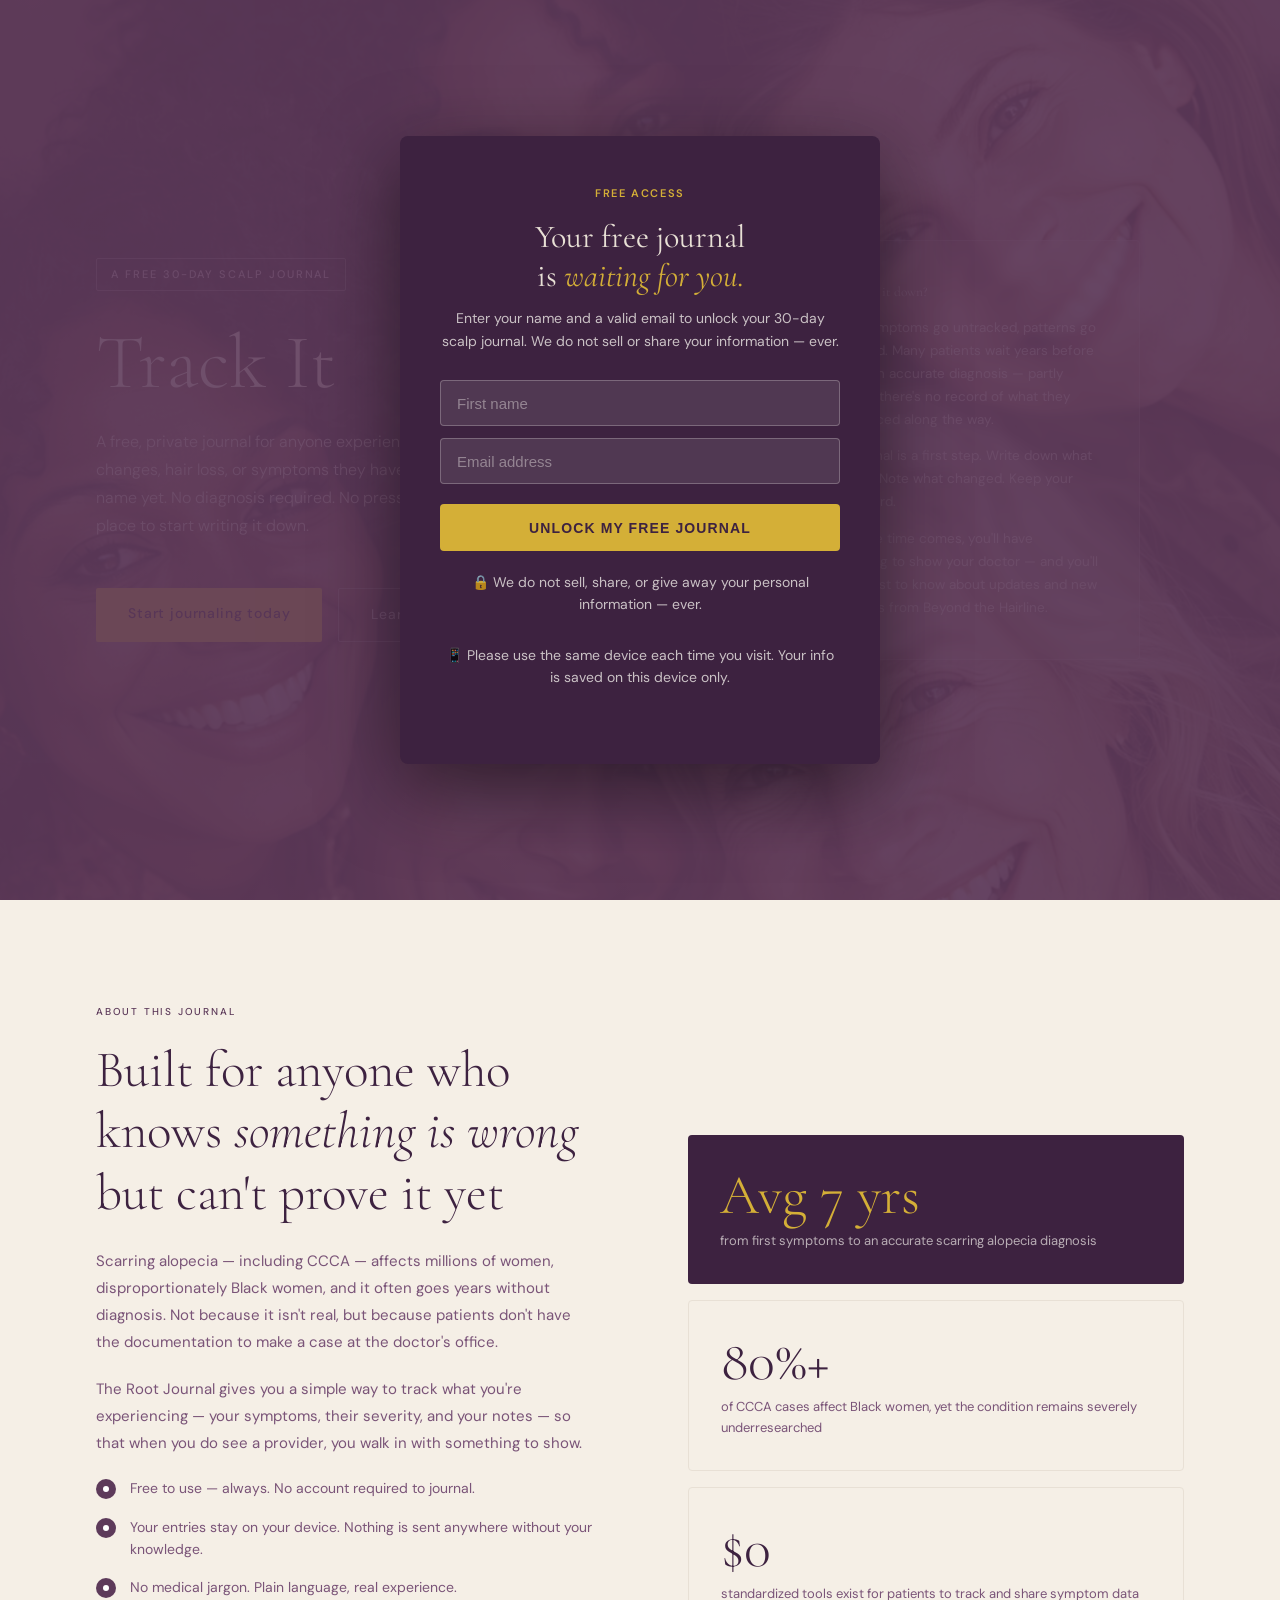
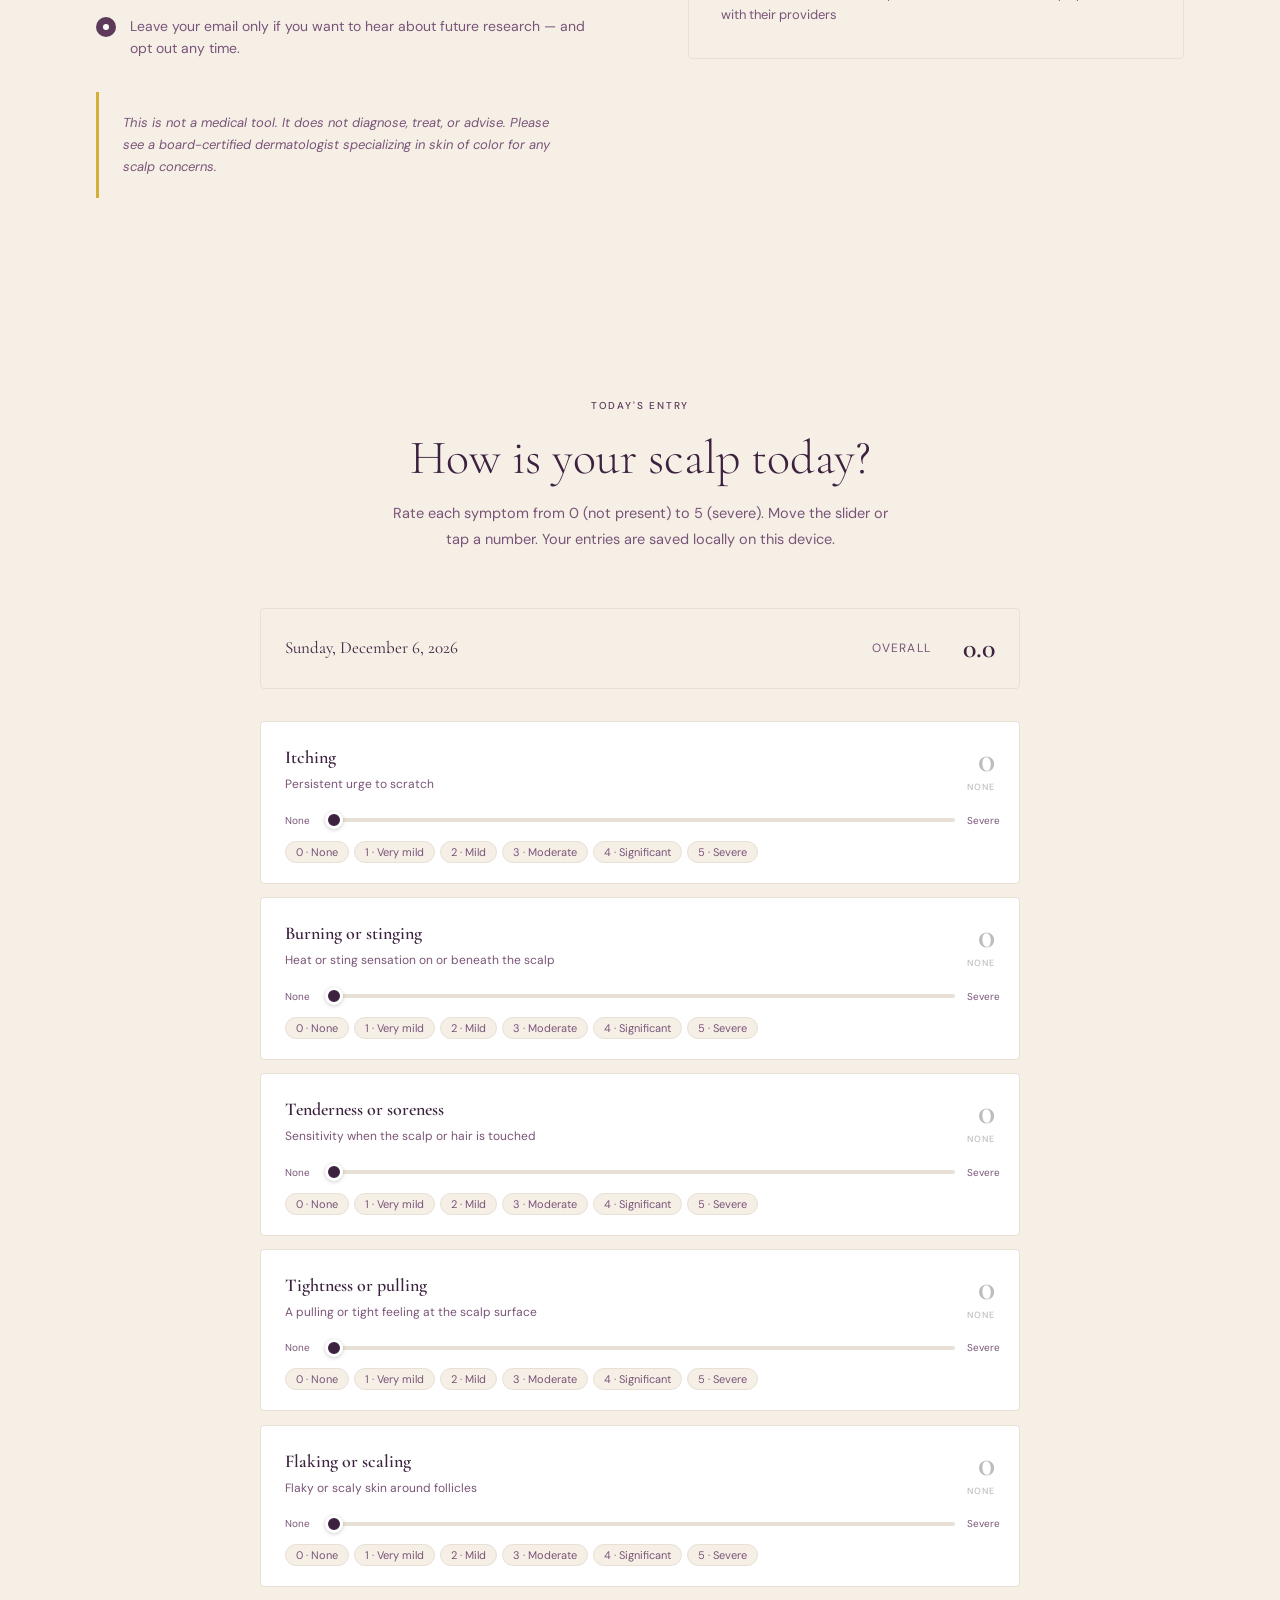
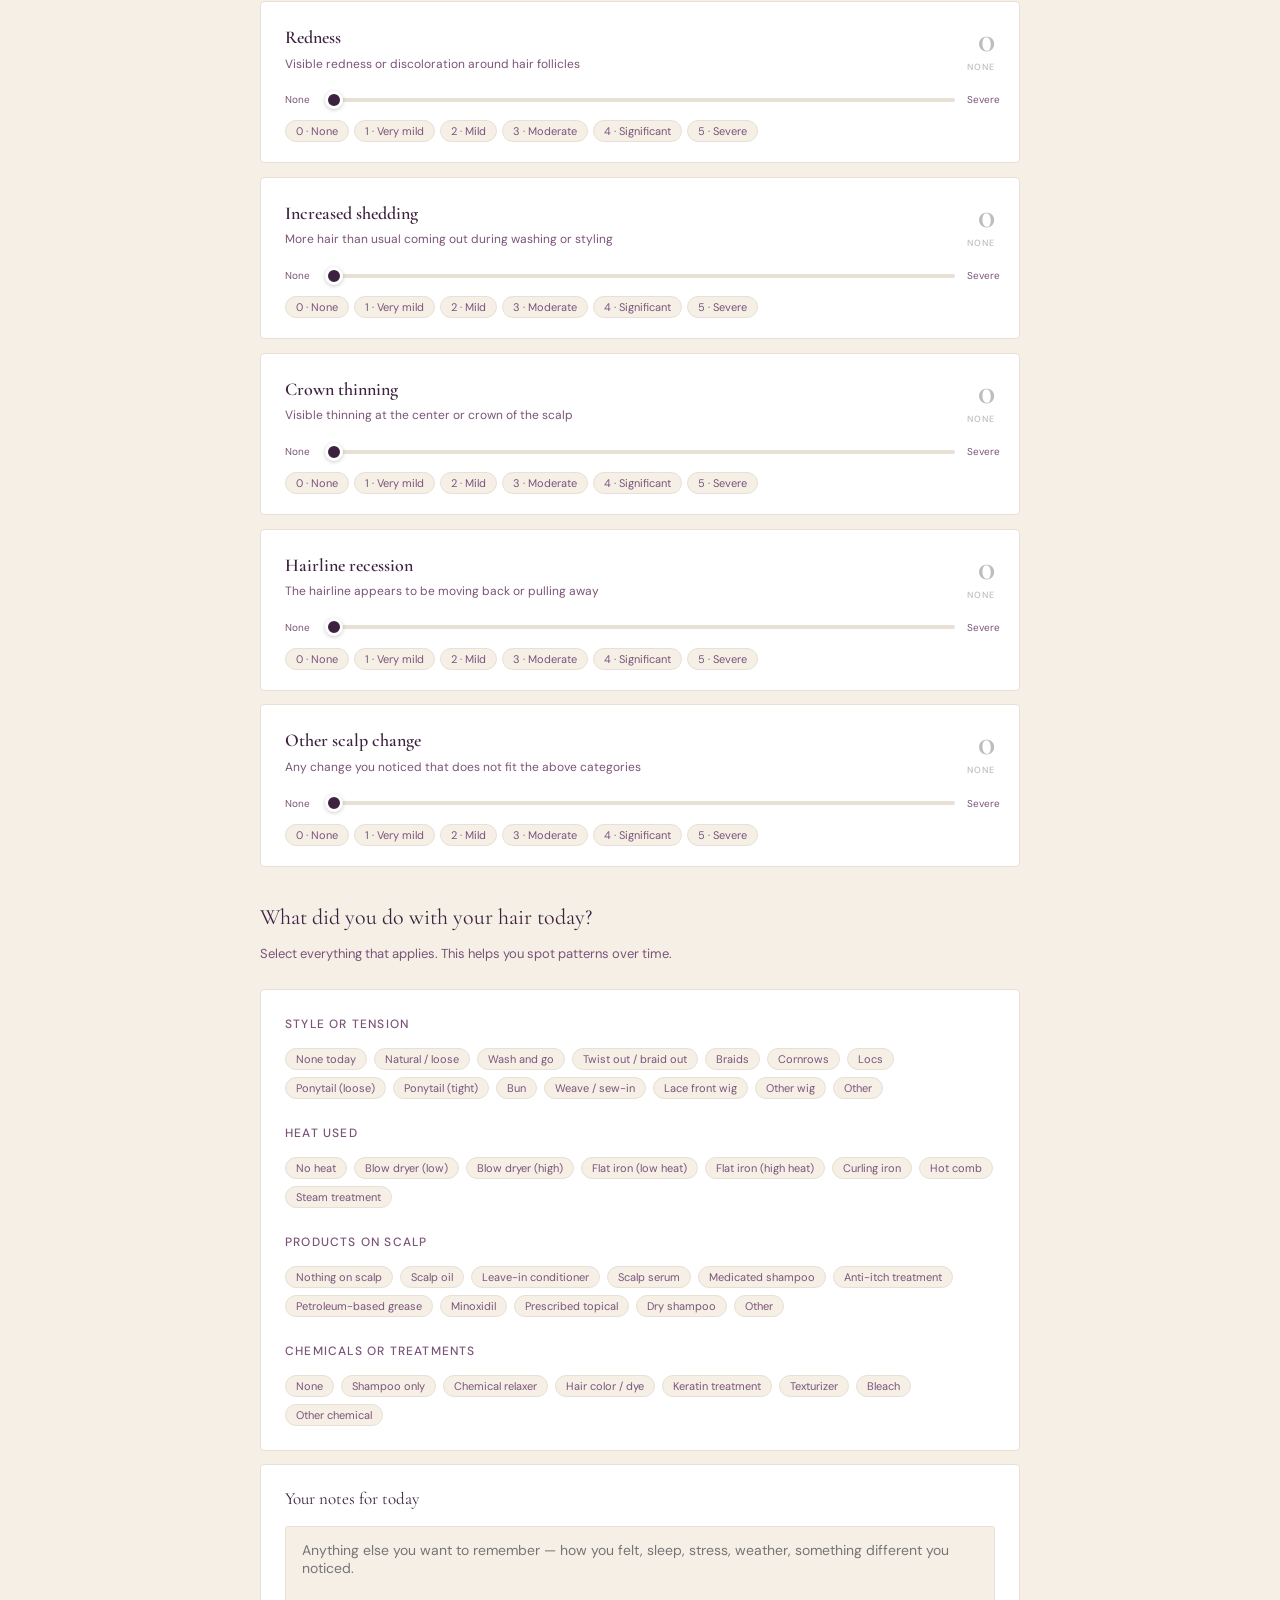
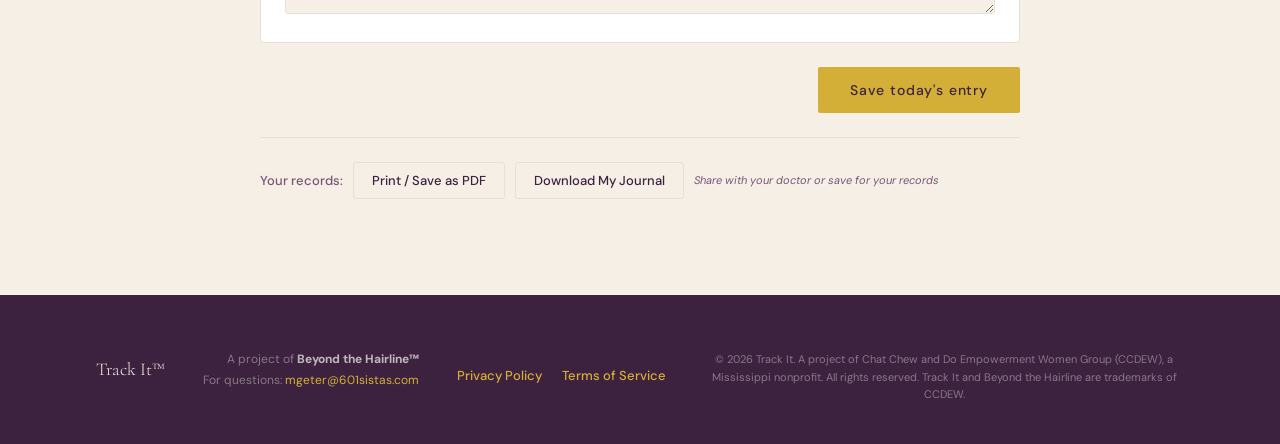
==== commit ae86a296: "Rename to Track It, remove duplicate signup form, gender neutral language" ====
--- a/index.html
+++ b/index.html
@@ -3,7 +3,7 @@
 <head>
 <meta charset="UTF-8">
 <meta name="viewport" content="width=device-width, initial-scale=1.0">
-<title>Track It Sis™ — 30 Days. Your Scalp. Your Receipts.</title>
+<title>Track It™ — 30 Days. Your Scalp. Your Receipts.</title>
 <link rel="preconnect" href="https://fonts.googleapis.com">
 <link rel="preconnect" href="https://fonts.gstatic.com" crossorigin>
 <link href="https://fonts.googleapis.com/css2?family=Cormorant+Garamond:ital,wght@0,300;0,400;0,600;1,300;1,400&family=DM+Sans:wght@300;400;500&display=swap" rel="stylesheet">
@@ -716,8 +716,8 @@
 <section class="hero">
   <div class="hero-left">
     <span class="hero-tag">A free 30-day scalp journal</span>
-    <h1 class="hero-title">Track It<br><em>Sis.</em></h1>
-    <p class="hero-sub">A free, private journal for women experiencing scalp changes, hair loss, or symptoms they haven't been able to name yet. No diagnosis required. No pressure. Just a place to start writing it down.</p>
+    <h1 class="hero-title">Track It</h1>
+    <p class="hero-sub">A free, private journal for anyone experiencing scalp changes, hair loss, or symptoms they haven't been able to name yet. No diagnosis required. No pressure. Just a place to start writing it down.</p>
     <div class="hero-cta">
       <a href="#tracker" class="btn-primary">Start journaling today</a>
       <a href="#about" class="btn-ghost">Learn more</a>
@@ -727,7 +727,7 @@
   <div class="hero-right">
     <div class="hero-card">
       <p class="hero-card-title">Why write it down?</p>
-      <p>When symptoms go untracked, patterns go unnoticed. Many women wait years before getting an accurate diagnosis — partly because there's no record of what they experienced along the way.</p>
+      <p>When symptoms go untracked, patterns go unnoticed. Many patients wait years before getting an accurate diagnosis — partly because there's no record of what they experienced along the way.</p>
       <p>This journal is a first step. Write down what you feel. Note what changed. Keep your own record.</p>
       <p>When the time comes, you'll have something to show your doctor — and you'll be the first to know about updates and new resources from Beyond the Hairline.</p>
     </div>
@@ -739,7 +739,7 @@
   <div class="about-inner">
     <div class="about-text">
       <span class="section-tag">About this journal</span>
-      <h2>Built for women who<br>know <em>something is wrong</em><br>but can't prove it yet</h2>
+      <h2>Built for anyone who<br>knows <em>something is wrong</em><br>but can't prove it yet</h2>
       <p>Scarring alopecia — including CCCA — affects millions of women, disproportionately Black women, and it often goes years without diagnosis. Not because it isn't real, but because patients don't have the documentation to make a case at the doctor's office.</p>
       <p>The Root Journal gives you a simple way to track what you're experiencing — your symptoms, their severity, and your notes — so that when you do see a provider, you walk in with something to show.</p>
       <ul class="about-bullets">
@@ -771,22 +771,6 @@
 </section>
 
 <!-- ── TRACKER ────────────────────────────────────────── -->
-<section class="email-section" id="signup">
-  <div class="email-inner">
-    <span class="section-tag">Stay connected</span>
-    <h2>Stay connected.<br>Be the <em>first to know.</em></h2>
-    <p class="sub">Leave your name and email and I'll keep you updated on new resources, tools, and news from Beyond the Hairline. That's it — no spam, no pressure, unsubscribe any time.</p>
-
-    <div class="email-form" id="signup-form">
-      <input type="text" id="first-name" placeholder="First name" autocomplete="given-name">
-      <input type="email" id="email-input" placeholder="Email address" autocomplete="email">
-      <button onclick="submitSignup()">Keep me updated</button>
-    </div>
-
-    <p class="opt-note">Your information will never be shared or sold. You can remove yourself at any time by replying to any email with "unsubscribe."</p>
-  </div>
-</section>
-
 <section class="tracker-section" id="tracker">
   <div class="tracker-inner">
     <div class="section-header">
@@ -848,7 +832,7 @@
 
 <!-- ── FOOTER ─────────────────────────────────────────── -->
 <footer class="footer">
-  <div class="footer-brand">Track It Sis™</div>
+  <div class="footer-brand">Track It™</div>
   <div class="footer-note">
     A project of <strong style="color:rgba(250,247,242,0.7);">Beyond the Hairline™</strong><br>
     For questions: <a href="mailto:mgeter@601sistas.com" style="color:var(--gold);text-decoration:none;">mgeter@601sistas.com</a>
@@ -858,7 +842,7 @@
     <a href="terms.html" style="color:var(--gold);font-size:13px;text-decoration:none;font-weight:500;">Terms of Service</a>
   </div>
   <div style="margin-top:16px;font-size:11px;color:rgba(250,247,242,0.4);line-height:1.6;text-align:center;max-width:480px;">
-    &copy; 2026 Track It Sis. A project of Chat Chew and Do Empowerment Women Group (CCDEW), a Mississippi nonprofit. All rights reserved. Track It Sis and Beyond the Hairline are trademarks of CCDEW.
+    &copy; 2026 Track It. A project of Chat Chew and Do Empowerment Women Group (CCDEW), a Mississippi nonprofit. All rights reserved. Track It and Beyond the Hairline are trademarks of CCDEW.
   </div>
 </footer>
 
@@ -979,8 +963,8 @@
     try{entries=JSON.parse(localStorage.getItem('tis_entries')||'[]');}catch(e){}
     if(!entries.length){alert('No entries saved yet!');return;}
     var SEV=['None','Very mild','Mild','Moderate','Significant','Severe'];
-    var html='<html><head><title>Track It Sis</title><style>body{font-family:Georgia,serif;max-width:680px;margin:40px auto;padding:20px}.entry{border-top:2px solid #D4AF37;padding:18px 0}.sh{font-size:10px;text-transform:uppercase;color:#7A5478;margin:12px 0 4px}.row{display:flex;justify-content:space-between;font-size:13px;padding:3px 0}</style></head><body>';
-    html+='<h1>Track It Sis - My 30-Day Scalp Journal</h1>';
+    var html='<html><head><title>Track It</title><style>body{font-family:Georgia,serif;max-width:680px;margin:40px auto;padding:20px}.entry{border-top:2px solid #D4AF37;padding:18px 0}.sh{font-size:10px;text-transform:uppercase;color:#7A5478;margin:12px 0 4px}.row{display:flex;justify-content:space-between;font-size:13px;padding:3px 0}</style></head><body>';
+    html+='<h1>Track It - My 30-Day Scalp Journal</h1>';
     for(var i=entries.length-1;i>=0;i--){
       var e=entries[i];
       var date=new Date(e.date+'T12:00:00').toLocaleDateString('en-US',{year:'numeric',month:'long',day:'numeric'});
@@ -989,7 +973,7 @@
       if(e.notes&&e.notes.trim())html+='<p>'+e.notes.trim()+'</p>';
       html+='</div>';
     }
-    html+='<p>Track It Sis - Beyond the Hairline - Not a medical tool.</p></body></html>';
+    html+='<p>Track It - Beyond the Hairline - Not a medical tool.</p></body></html>';
     var win=window.open('','_blank');win.document.write(html);win.document.close();win.print();
   }
 
@@ -997,7 +981,7 @@
     var entries=[];
     try{entries=JSON.parse(localStorage.getItem('tis_entries')||'[]');}catch(e){}
     if(!entries.length){alert('No entries saved yet!');return;}
-    var txt='TRACK IT SIS - MY SCALP JOURNAL\nBeyond the Hairline\n\n';
+    var txt='TRACK IT - MY SCALP JOURNAL\nBeyond the Hairline\n\n';
     for(var i=entries.length-1;i>=0;i--){
       var e=entries[i];
       txt+='DAY '+(i+1)+' - '+e.date+'\n';
@@ -1007,7 +991,7 @@
     }
     var blob=new Blob([txt],{type:'text/plain'});
     var url=URL.createObjectURL(blob);
-    var a=document.createElement('a');a.href=url;a.download='TrackItSis.txt';a.click();
+    var a=document.createElement('a');a.href=url;a.download='TrackIt.txt';a.click();
     URL.revokeObjectURL(url);
   }
 
@@ -1068,11 +1052,11 @@
   }
 
   var greetings=[
-    "Hey sis! Good to see you back, {name}.",
-    "Welcome back, {name} chile. Let's get to it.",
+    "Hey there! Good to see you back, {name}.",
+    "Welcome back, {name}. Let's get to it.",
     "Look who's back! How you doing today, {name}?",
-    "There you are, sis. Ready to track, {name}?",
-    "Hey girl, glad you came back, {name}."
+    "There you are. Ready to track, {name}?",
+    "Hey, glad you came back, {name}."
   ];
 
   function showGreeting(name){
@@ -1083,10 +1067,11 @@
   }
 
   (function(){
+    var savedEmail=localStorage.getItem('tis_email');
     var savedName=localStorage.getItem('tis_name');
-    if(savedName){
+    if(savedEmail){
       document.getElementById('signup-popup').style.display='none';
-      showGreeting(savedName);
+      if(savedName){ showGreeting(savedName); }
     }
   })();
 </script>
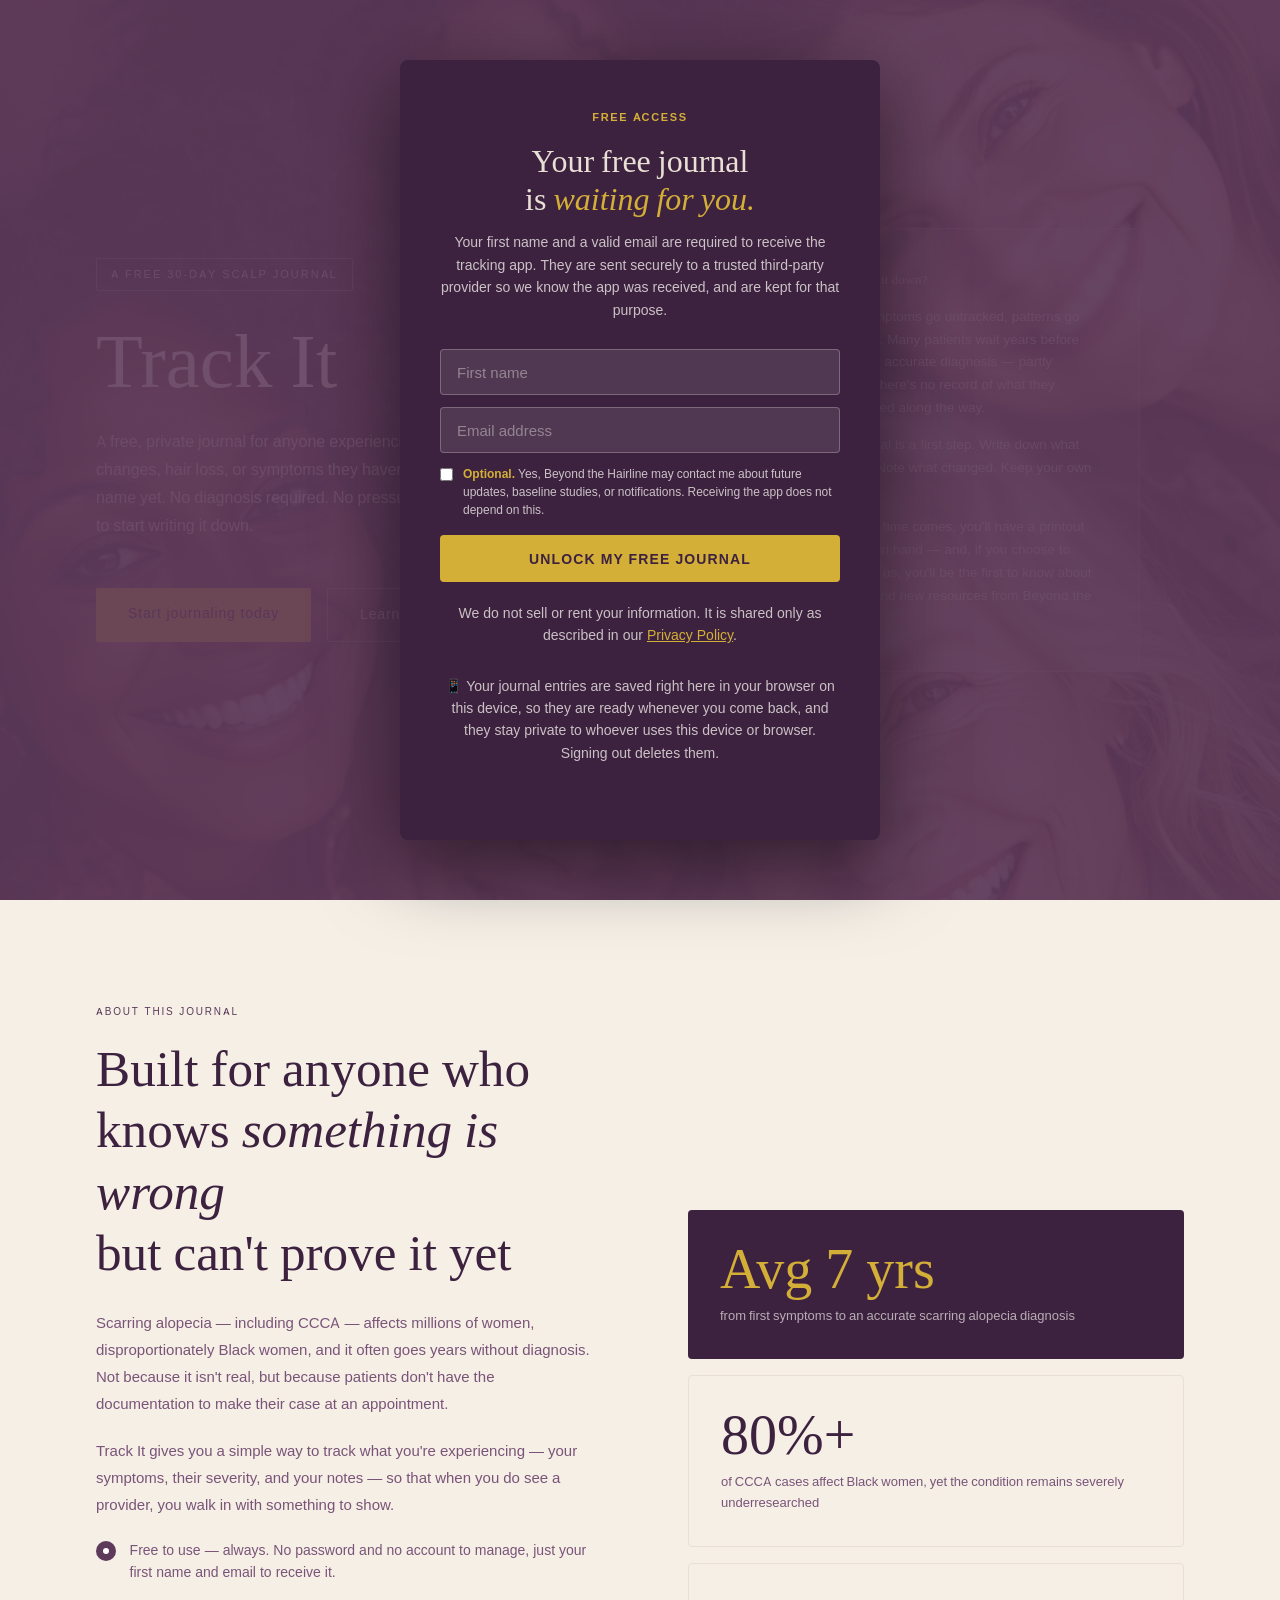
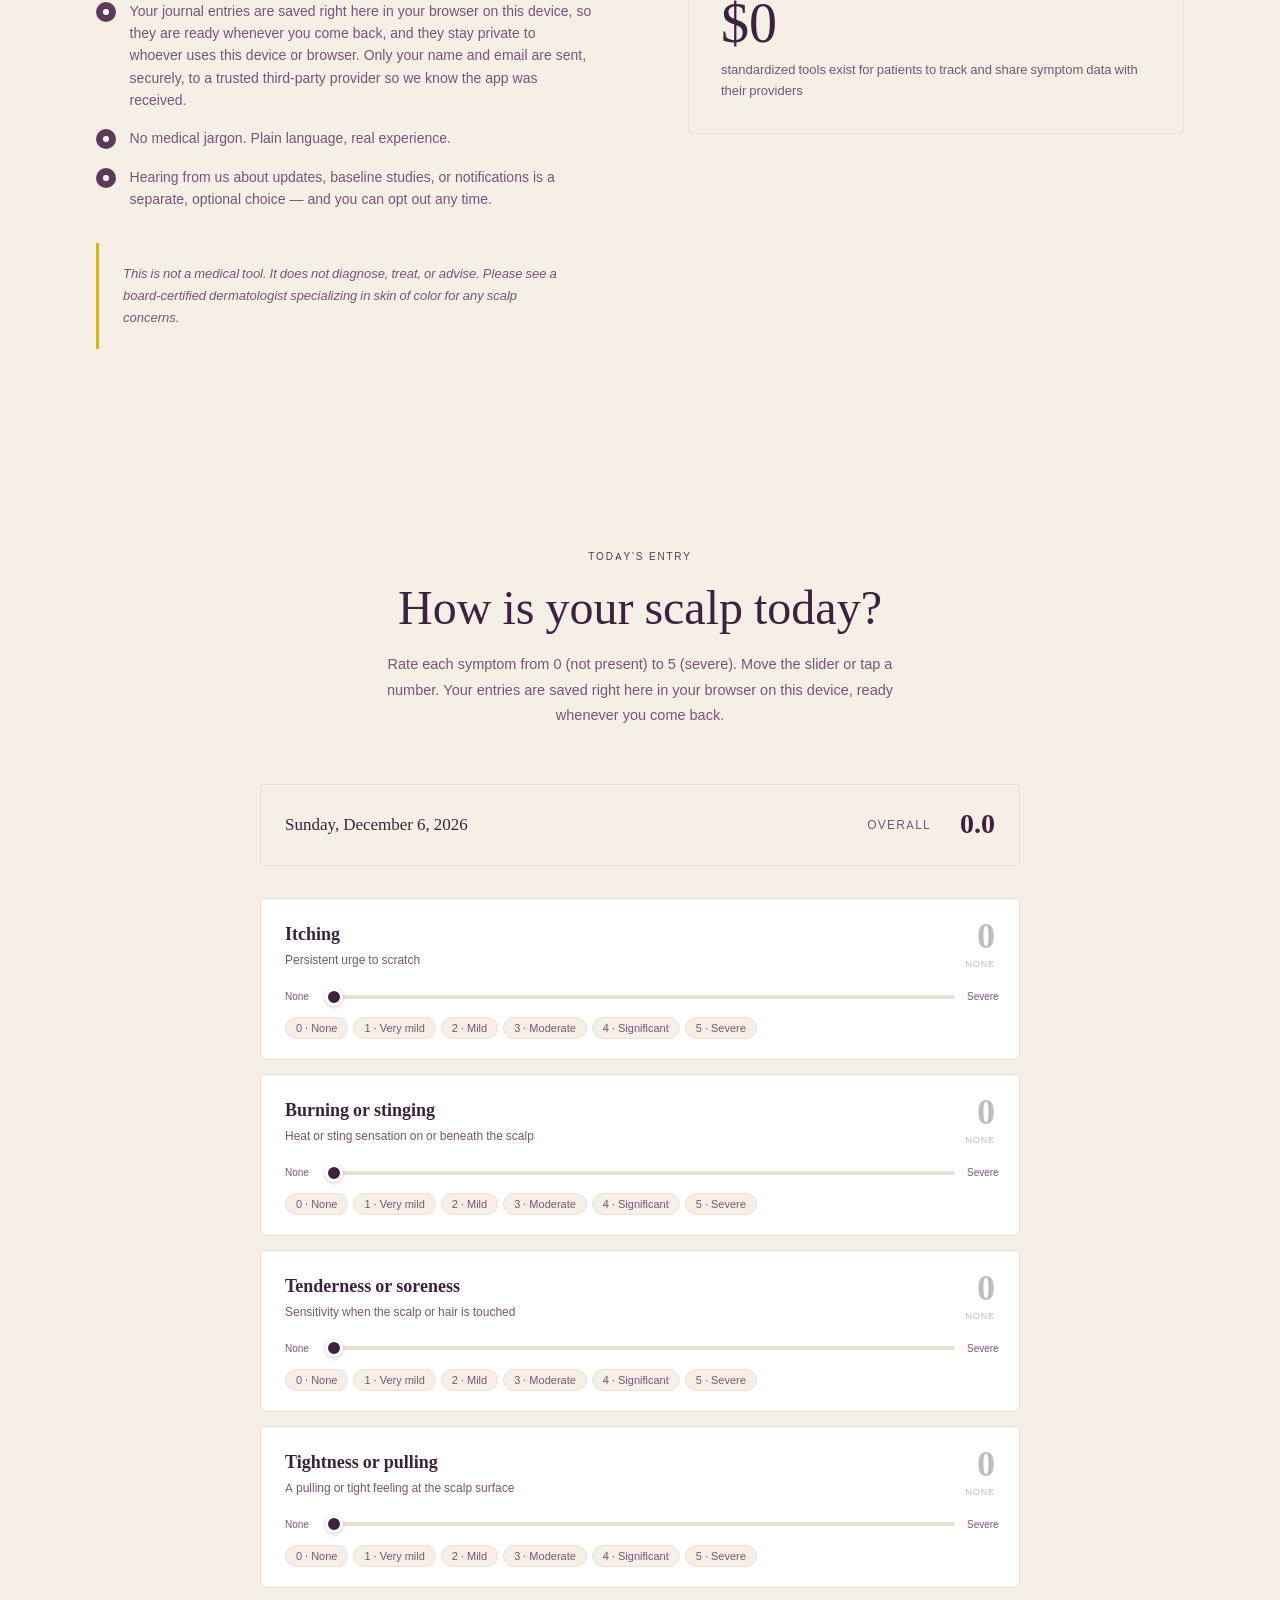
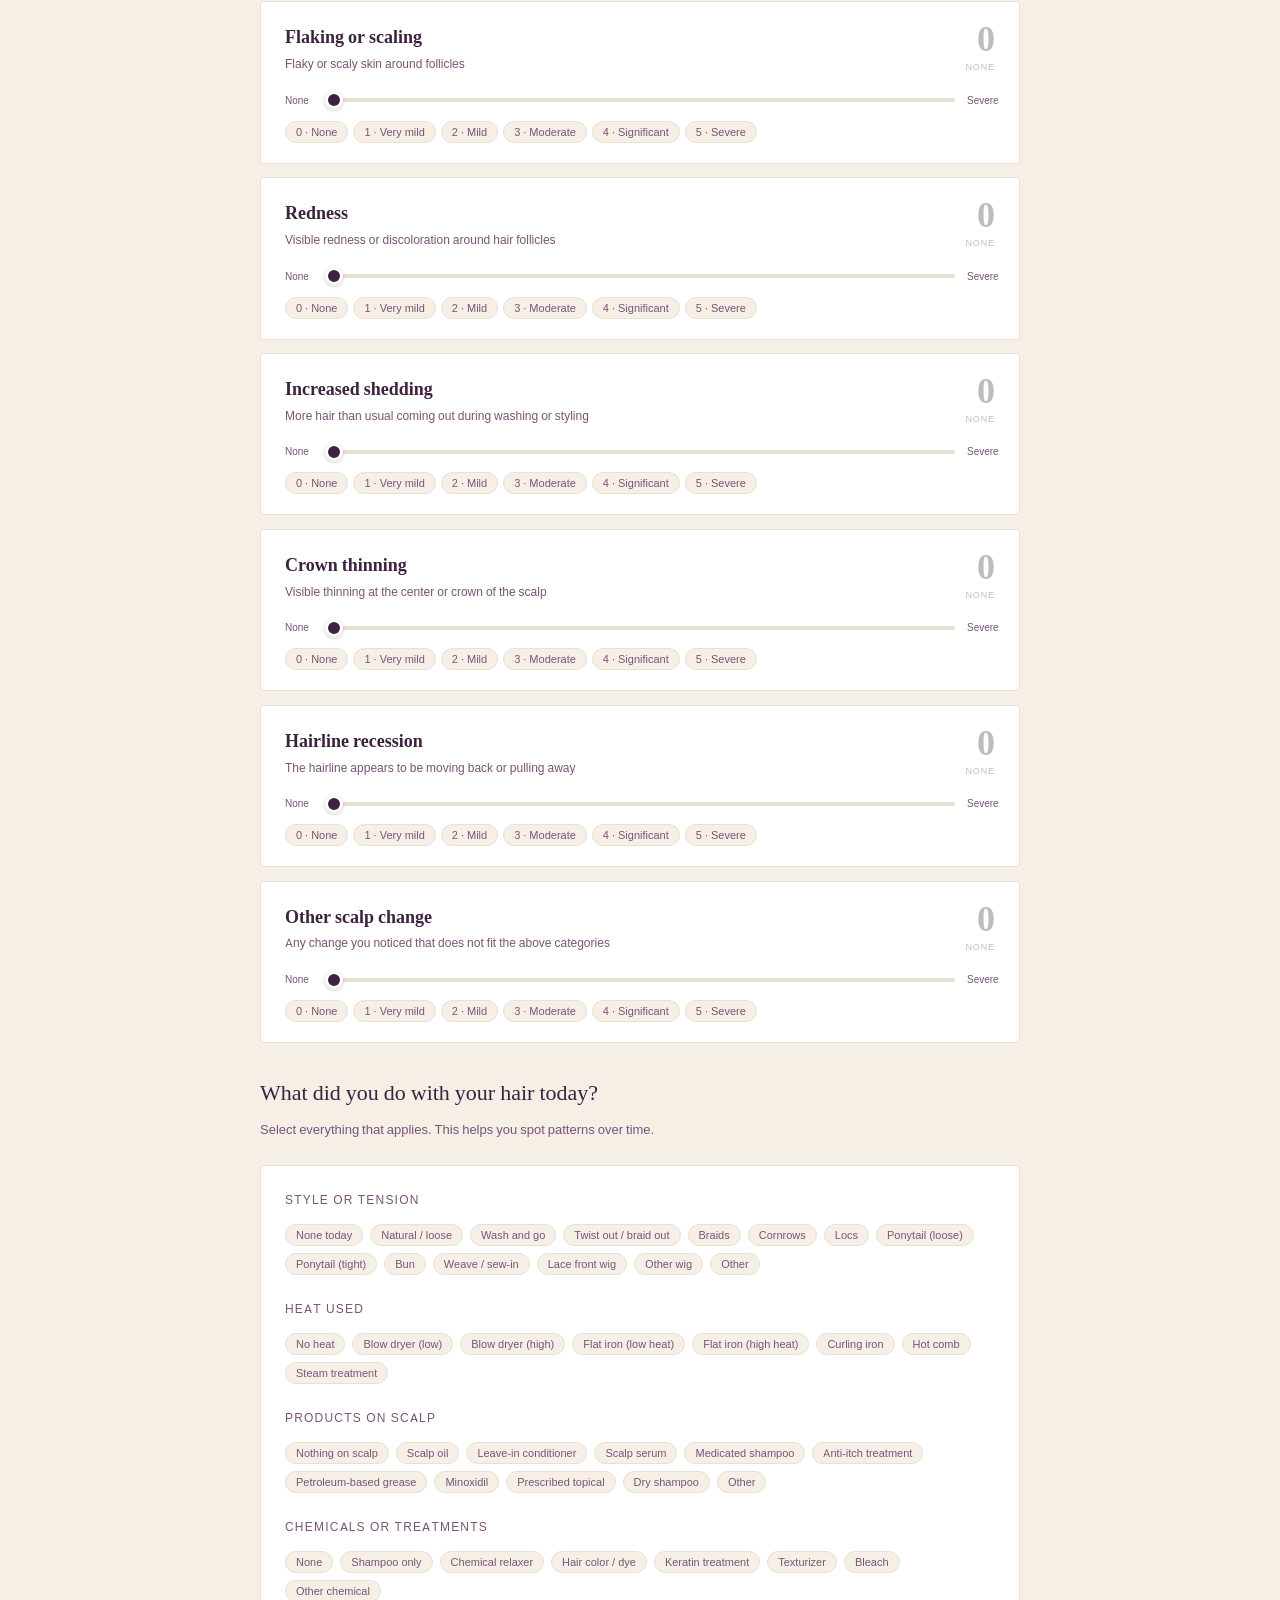
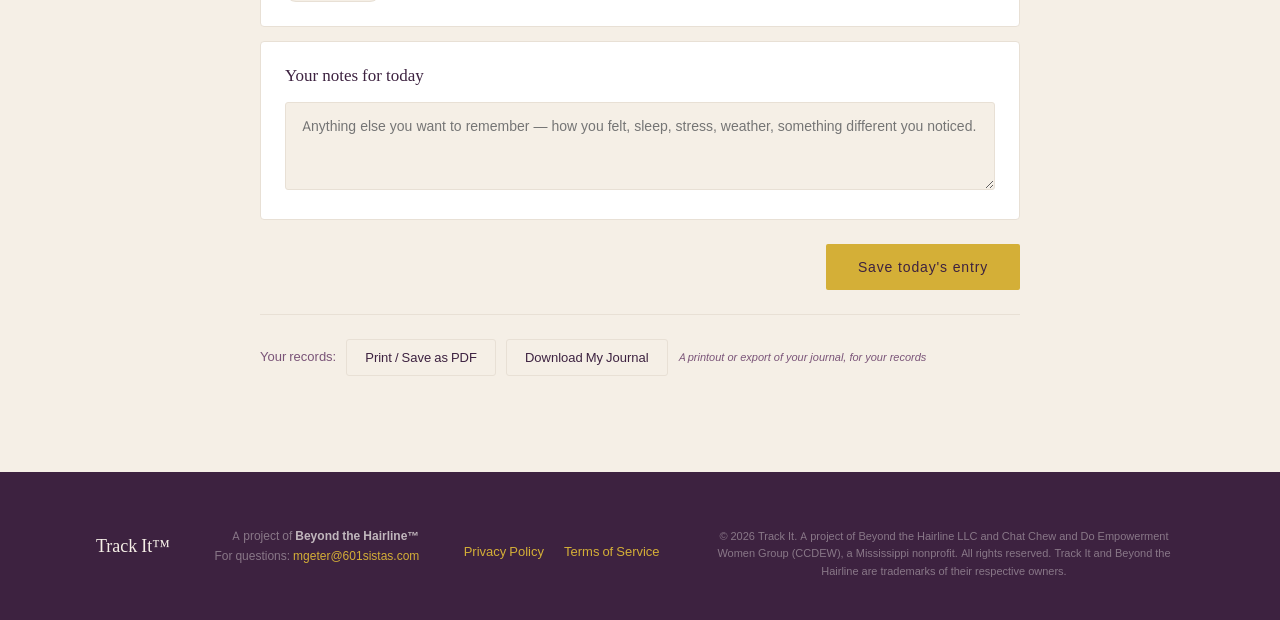
==== commit a29b7dcc: "Correct storage and consent claims, add legal protections, self-host fonts App (index.html) - Journa" ====
--- a/index.html
+++ b/index.html
@@ -4,9 +4,7 @@
 <meta charset="UTF-8">
 <meta name="viewport" content="width=device-width, initial-scale=1.0">
 <title>Track It™ — 30 Days. Your Scalp. Your Receipts.</title>
-<link rel="preconnect" href="https://fonts.googleapis.com">
-<link rel="preconnect" href="https://fonts.gstatic.com" crossorigin>
-<link href="https://fonts.googleapis.com/css2?family=Cormorant+Garamond:ital,wght@0,300;0,400;0,600;1,300;1,400&family=DM+Sans:wght@300;400;500&display=swap" rel="stylesheet">
+<link rel="stylesheet" href="fonts/fonts.css">
 
 <style>
   :root {
@@ -534,20 +532,9 @@
   }
 
   /* ── EMAIL CAPTURE ────────────────────────────────── */
-  .email-section {
-    background: var(--sage-dk);
-    padding: 6rem;
-    position: relative;
-    overflow: hidden;
-  }
-
-  .email-section::before {
-    content: '';
-    position: absolute;
-    inset: 0;
-    background: radial-gradient(ellipse at 80% 20%, rgba(93,58,90,0.3) 0%, transparent 50%);
-    pointer-events: none;
-  }
+
+
+
 
   .email-inner {
     max-width: 600px;
@@ -665,7 +652,7 @@
     .about { padding: 4rem 2rem; }
     .about-inner { grid-template-columns: 1fr; gap: 3rem; }
     .tracker-section { padding: 4rem 1.5rem; }
-    .email-section { padding: 4rem 2rem; }
+
     .footer { padding: 2rem; flex-direction: column; gap: 0.75rem; text-align: center; }
     .footer-note { text-align: center; }
     body { font-size: 16px; }
@@ -687,14 +674,25 @@
   .popup-form input:focus{border-color:var(--gold);}
   .popup-form button{width:100%;background:var(--gold);color:var(--bark);border:none;border-radius:4px;padding:0.95rem 1rem;font-size:14px;font-weight:700;letter-spacing:0.08em;text-transform:uppercase;cursor:pointer;margin-top:0.5rem;}
   .popup-privacy{font-size:11px;color:rgba(250,247,242,0.45);margin-top:1.25rem;line-height:1.6;}
+  .popup-privacy a{color:var(--gold);}
   .popup-error{font-size:12px;color:#EF5350;margin-bottom:0.5rem;display:none;}
+  .popup-optin{display:flex;gap:10px;align-items:flex-start;text-align:left;font-size:12px;color:rgba(250,247,242,0.75);line-height:1.5;margin:0.25rem 0 0.5rem;cursor:pointer;}
+  .popup-form .popup-optin input{display:inline-block;width:auto;margin:3px 0 0;padding:0;flex-shrink:0;accent-color:var(--gold);}
+  .popup-optin strong{color:var(--gold);font-weight:600;}
+
+  /* Return-to-top button, shown once the page has been scrolled. */
+  #to-top{position:fixed;right:20px;bottom:20px;width:44px;height:44px;border-radius:50%;border:1px solid var(--gold);background:var(--sage-dk);color:var(--gold);font-size:20px;line-height:1;cursor:pointer;opacity:0;pointer-events:none;transition:opacity .2s;z-index:9000;box-shadow:0 6px 20px rgba(0,0,0,0.25);}
+  #to-top.show{opacity:1;pointer-events:auto;}
+  #to-top:hover{background:var(--gold);color:var(--sage-dk);}
+  #to-top:focus-visible{outline:2px solid var(--gold);outline-offset:2px;}
+  @media (prefers-reduced-motion:reduce){#to-top{transition:none;}}
 </style>
 </head>
 <body>
 
 <!-- ── GREETING BAR (shown for returning users) ──── -->
 <div id="greeting-bar" style="display:none;background:var(--gold);text-align:center;padding:14px 100px 14px 20px;font-family:'Cormorant Garamond',serif;font-size:1.25rem;font-weight:600;color:var(--sage-dk);letter-spacing:0.02em;position:relative;z-index:10;">
-  <a id="signout-link" href="#" onclick="localStorage.removeItem('tis_name');localStorage.removeItem('tis_email');location.reload();return false;" style="position:absolute;right:20px;top:50%;transform:translateY(-50%);font-family:'DM Sans',sans-serif;font-size:13px;font-weight:600;color:#5D3A5A;text-decoration:underline;cursor:pointer;z-index:11;">Sign out</a>
+  <a id="signout-link" href="#" onclick="signOut();return false;" style="position:absolute;right:20px;top:50%;transform:translateY(-50%);font-family:'DM Sans',sans-serif;font-size:13px;font-weight:600;color:#5D3A5A;text-decoration:underline;cursor:pointer;z-index:11;">Sign out</a>
 </div>
 
 <!-- ── HERO ──────────────────────────────────────────── -->
@@ -702,15 +700,19 @@
   <div class="popup-box">
     <span class="popup-tag">Free access</span>
     <h2>Your free journal<br>is <em>waiting for you.</em></h2>
-    <p>Enter your name and a valid email to unlock your 30-day scalp journal. We do not sell or share your information &mdash; ever.</p>
+    <p>Your first name and a valid email are required to receive the tracking app. They are sent securely to a trusted third-party provider so we know the app was received, and are kept for that purpose.</p>
     <div class="popup-form">
       <input type="text" id="popup-name" placeholder="First name" autocomplete="given-name">
       <input type="email" id="popup-email" placeholder="Email address" autocomplete="email">
       <div class="popup-error" id="popup-error">Please enter a valid email address.</div>
+      <label class="popup-optin" for="popup-optin">
+        <input type="checkbox" id="popup-optin">
+        <span><strong>Optional.</strong> Yes, Beyond the Hairline may contact me about future updates, baseline studies, or notifications. Receiving the app does not depend on this.</span>
+      </label>
       <button id="popup-btn" onclick="submitPopup()">Unlock my free journal</button>
     </div>
-    <p class="popup-privacy">&#x1F512; We do not sell, share, or give away your personal information &mdash; ever.</p>
-    <p class="popup-privacy">&#x1F4F1; Please use the same device each time you visit. Your info is saved on this device only.</p>
+    <p class="popup-privacy">We do not sell or rent your information. It is shared only as described in our <a href="privacy.html">Privacy Policy</a>.</p>
+    <p class="popup-privacy">&#x1F4F1; Your journal entries are saved right here in your browser on this device, so they are ready whenever you come back, and they stay private to whoever uses this device or browser. Signing out deletes them.</p>
   </div>
 </div>
 <section class="hero">
@@ -729,7 +731,7 @@
       <p class="hero-card-title">Why write it down?</p>
       <p>When symptoms go untracked, patterns go unnoticed. Many patients wait years before getting an accurate diagnosis — partly because there's no record of what they experienced along the way.</p>
       <p>This journal is a first step. Write down what you feel. Note what changed. Keep your own record.</p>
-      <p>When the time comes, you'll have something to show your doctor — and you'll be the first to know about updates and new resources from Beyond the Hairline.</p>
+      <p>When the time comes, you'll have a printout or export in hand — and, if you choose to hear from us, you'll be the first to know about updates and new resources from Beyond the Hairline.</p>
     </div>
   </div>
 </section>
@@ -740,13 +742,13 @@
     <div class="about-text">
       <span class="section-tag">About this journal</span>
       <h2>Built for anyone who<br>knows <em>something is wrong</em><br>but can't prove it yet</h2>
-      <p>Scarring alopecia — including CCCA — affects millions of women, disproportionately Black women, and it often goes years without diagnosis. Not because it isn't real, but because patients don't have the documentation to make a case at the doctor's office.</p>
-      <p>The Root Journal gives you a simple way to track what you're experiencing — your symptoms, their severity, and your notes — so that when you do see a provider, you walk in with something to show.</p>
+      <p>Scarring alopecia — including CCCA — affects millions of women, disproportionately Black women, and it often goes years without diagnosis. Not because it isn't real, but because patients don't have the documentation to make their case at an appointment.</p>
+      <p>Track It gives you a simple way to track what you're experiencing — your symptoms, their severity, and your notes — so that when you do see a provider, you walk in with something to show.</p>
       <ul class="about-bullets">
-        <li><div class="bullet-icon"></div><span>Free to use — always. No account required to journal.</span></li>
-        <li><div class="bullet-icon"></div><span>Your entries stay on your device. Nothing is sent anywhere without your knowledge.</span></li>
+        <li><div class="bullet-icon"></div><span>Free to use — always. No password and no account to manage, just your first name and email to receive it.</span></li>
+        <li><div class="bullet-icon"></div><span>Your journal entries are saved right here in your browser on this device, so they are ready whenever you come back, and they stay private to whoever uses this device or browser. Only your name and email are sent, securely, to a trusted third-party provider so we know the app was received.</span></li>
         <li><div class="bullet-icon"></div><span>No medical jargon. Plain language, real experience.</span></li>
-        <li><div class="bullet-icon"></div><span>Leave your email only if you want to hear about future research — and opt out any time.</span></li>
+        <li><div class="bullet-icon"></div><span>Hearing from us about updates, baseline studies, or notifications is a separate, optional choice — and you can opt out any time.</span></li>
       </ul>
       <div class="notice-box">
         <p>This is not a medical tool. It does not diagnose, treat, or advise. Please see a board-certified dermatologist specializing in skin of color for any scalp concerns.</p>
@@ -776,7 +778,7 @@
     <div class="section-header">
       <span class="section-tag">Today's entry</span>
       <h2>How is your scalp today?</h2>
-      <p>Rate each symptom from 0 (not present) to 5 (severe). Move the slider or tap a number. Your entries are saved locally on this device.</p>
+      <p>Rate each symptom from 0 (not present) to 5 (severe). Move the slider or tap a number. Your entries are saved right here in your browser on this device, ready whenever you come back.</p>
     </div>
 
     <div class="today-bar">
@@ -822,13 +824,10 @@
       <span style="font-size:13px;color:var(--muted);font-weight:500">Your records:</span>
       <button onclick="printJournal()" style="background:var(--ivory);border:1px solid var(--warm);color:var(--bark);font-family:'DM Sans',sans-serif;font-size:13px;font-weight:500;padding:9px 18px;border-radius:3px;cursor:pointer">Print / Save as PDF</button>
       <button onclick="downloadJournal()" style="background:var(--ivory);border:1px solid var(--warm);color:var(--bark);font-family:'DM Sans',sans-serif;font-size:13px;font-weight:500;padding:9px 18px;border-radius:3px;cursor:pointer">Download My Journal</button>
-      <span style="font-size:11px;color:var(--muted);font-style:italic">Share with your doctor or save for your records</span>
+      <span style="font-size:11px;color:var(--muted);font-style:italic">A printout or export of your journal, for your records</span>
     </div>
   </div>
 </section>
-
-<!-- ── EMAIL CAPTURE ──────────────────────────────────── -->
-
 
 <!-- ── FOOTER ─────────────────────────────────────────── -->
 <footer class="footer">
@@ -842,9 +841,11 @@
     <a href="terms.html" style="color:var(--gold);font-size:13px;text-decoration:none;font-weight:500;">Terms of Service</a>
   </div>
   <div style="margin-top:16px;font-size:11px;color:rgba(250,247,242,0.4);line-height:1.6;text-align:center;max-width:480px;">
-    &copy; 2026 Track It. A project of Chat Chew and Do Empowerment Women Group (CCDEW), a Mississippi nonprofit. All rights reserved. Track It and Beyond the Hairline are trademarks of CCDEW.
+    &copy; 2026 Track It. A project of Beyond the Hairline LLC and Chat Chew and Do Empowerment Women Group (CCDEW), a Mississippi nonprofit. All rights reserved. Track It and Beyond the Hairline are trademarks of their respective owners.
   </div>
 </footer>
+
+<button id="to-top" type="button" aria-label="Return to top" title="Return to top">&#8593;</button>
 
 <script>
   var SYMPTOMS=[
@@ -953,42 +954,85 @@
     for(var i=0;i<entries.length;i++){if(entries[i].date===entry.date){entries[i]=entry;exists=true;break;}}
     if(!exists)entries.push(entry);
     localStorage.setItem('tis_entries',JSON.stringify(entries));
-    var btn=document.getElementById('save-btn');
-    btn.textContent='Saved!';btn.style.background='#81C784';
-    setTimeout(function(){btn.textContent="Save today's entry";btn.style.background="";},2000);
-  }
-
-  function printJournal(){
+    var msg=document.getElementById('save-msg');
+    msg.textContent='Entry saved to this device.';
+    msg.style.display='inline';
+    clearTimeout(saveEntry._t);
+    saveEntry._t=setTimeout(function(){msg.style.display='none';},3000);
+  }
+
+  // Labels for the export, keyed the same way entries are stored.
+  var SYMPTOM_LABEL={};
+  for(var li=0;li<SYMPTOMS.length;li++){SYMPTOM_LABEL[SYMPTOMS[li].id]=SYMPTOMS[li].label;}
+  var HAIR_GROUP_LABEL={style:'Style or tension',heat:'Heat used',product:'Products on scalp',chemical:'Chemicals or treatments'};
+  var SEV=['None','Very mild','Mild','Moderate','Significant','Severe'];
+
+  // Notes are free text typed by the user and are inserted into printed
+  // markup, so they are escaped rather than interpolated raw.
+  function escapeHtml(s){
+    return String(s).replace(/&/g,'&amp;').replace(/</g,'&lt;').replace(/>/g,'&gt;').replace(/"/g,'&quot;').replace(/'/g,'&#39;');
+  }
+
+  function loadEntries(){
     var entries=[];
     try{entries=JSON.parse(localStorage.getItem('tis_entries')||'[]');}catch(e){}
+    return entries;
+  }
+
+  function printJournal(){
+    var entries=loadEntries();
     if(!entries.length){alert('No entries saved yet!');return;}
-    var SEV=['None','Very mild','Mild','Moderate','Significant','Severe'];
-    var html='<html><head><title>Track It</title><style>body{font-family:Georgia,serif;max-width:680px;margin:40px auto;padding:20px}.entry{border-top:2px solid #D4AF37;padding:18px 0}.sh{font-size:10px;text-transform:uppercase;color:#7A5478;margin:12px 0 4px}.row{display:flex;justify-content:space-between;font-size:13px;padding:3px 0}</style></head><body>';
+    var html='<html><head><title>Track It</title><style>body{font-family:Georgia,serif;max-width:680px;margin:40px auto;padding:20px}.entry{border-top:2px solid #D4AF37;padding:18px 0}.sh{font-size:10px;text-transform:uppercase;color:#7A5478;margin:12px 0 4px}.row{display:flex;justify-content:space-between;gap:16px;font-size:13px;padding:3px 0}.row span:last-child{text-align:right}p.notes{font-size:13px;white-space:pre-wrap;margin:4px 0 0}</style></head><body>';
     html+='<h1>Track It - My 30-Day Scalp Journal</h1>';
     for(var i=entries.length-1;i>=0;i--){
       var e=entries[i];
       var date=new Date(e.date+'T12:00:00').toLocaleDateString('en-US',{year:'numeric',month:'long',day:'numeric'});
-      html+='<div class="entry"><b>Day '+(i+1)+' - '+date+'</b><div class="sh">Symptoms</div>';
-      for(var key in e.ratings){if(e.ratings[key]>0)html+='<div class="row"><span>'+key+'</span><span>'+e.ratings[key]+'/5 '+SEV[e.ratings[key]]+'</span></div>';}
-      if(e.notes&&e.notes.trim())html+='<p>'+e.notes.trim()+'</p>';
+      html+='<div class="entry"><b>Day '+(i+1)+' - '+escapeHtml(date)+'</b>';
+      html+='<div class="sh">Symptoms</div>';
+      var anySym=false;
+      for(var key in e.ratings){
+        if(e.ratings[key]>0){
+          anySym=true;
+          html+='<div class="row"><span>'+escapeHtml(SYMPTOM_LABEL[key]||key)+'</span><span>'+e.ratings[key]+'/5 '+SEV[e.ratings[key]]+'</span></div>';
+        }
+      }
+      if(!anySym)html+='<div class="row"><span>No symptoms rated</span></div>';
+      html+='<div class="sh">Hair care</div>';
+      var hair=e.hair||{};var anyHair=false;
+      for(var g in HAIR_GROUP_LABEL){
+        var list=hair[g]||[];
+        if(list.length){anyHair=true;html+='<div class="row"><span>'+HAIR_GROUP_LABEL[g]+'</span><span>'+escapeHtml(list.join(', '))+'</span></div>';}
+      }
+      if(!anyHair)html+='<div class="row"><span>Nothing logged</span></div>';
+      if(e.notes&&e.notes.trim())html+='<div class="sh">Notes</div><p class="notes">'+escapeHtml(e.notes.trim())+'</p>';
       html+='</div>';
     }
-    html+='<p>Track It - Beyond the Hairline - Not a medical tool.</p></body></html>';
-    var win=window.open('','_blank');win.document.write(html);win.document.close();win.print();
+    html+='<p>Track It - Beyond the Hairline - Not a medical tool. A printout for your records.</p></body></html>';
+    var win=window.open('','_blank');
+    if(!win){alert('Your browser blocked the print window. Please allow pop-ups for this page and try again.');return;}
+    win.document.write(html);win.document.close();win.print();
   }
 
   function downloadJournal(){
-    var entries=[];
-    try{entries=JSON.parse(localStorage.getItem('tis_entries')||'[]');}catch(e){}
+    var entries=loadEntries();
     if(!entries.length){alert('No entries saved yet!');return;}
     var txt='TRACK IT - MY SCALP JOURNAL\nBeyond the Hairline\n\n';
     for(var i=entries.length-1;i>=0;i--){
       var e=entries[i];
       txt+='DAY '+(i+1)+' - '+e.date+'\n';
-      for(var key in e.ratings){txt+='  '+key+': '+e.ratings[key]+'/5\n';}
+      txt+='Symptoms\n';
+      for(var key in e.ratings){txt+='  '+(SYMPTOM_LABEL[key]||key)+': '+e.ratings[key]+'/5 '+SEV[e.ratings[key]]+'\n';}
+      txt+='Hair care\n';
+      var hair=e.hair||{};var anyHair=false;
+      for(var g in HAIR_GROUP_LABEL){
+        var list=hair[g]||[];
+        if(list.length){anyHair=true;txt+='  '+HAIR_GROUP_LABEL[g]+': '+list.join(', ')+'\n';}
+      }
+      if(!anyHair)txt+='  Nothing logged\n';
       if(e.notes&&e.notes.trim())txt+='Notes: '+e.notes.trim()+'\n';
       txt+='\n';
     }
+    txt+='Track It - Beyond the Hairline - Not a medical tool. An export for your records.\n';
     var blob=new Blob([txt],{type:'text/plain'});
     var url=URL.createObjectURL(blob);
     var a=document.createElement('a');a.href=url;a.download='TrackIt.txt';a.click();
@@ -1014,6 +1058,8 @@
       showGreeting(savedName||name);
       return;
     }
+    // The contact checkbox is optional and separate from receiving the app.
+    var optIn=document.getElementById('popup-optin').checked;
     btn.textContent='Sending...';btn.disabled=true;
     var xhr=new XMLHttpRequest();
     xhr.open('POST','https://formspree.io/f/xvzdpqja',true);
@@ -1021,34 +1067,30 @@
     xhr.setRequestHeader('Accept','application/json');
     xhr.onreadystatechange=function(){
       if(xhr.readyState===4){
-        if(xhr.status===200){localStorage.setItem('tis_name',name);localStorage.setItem('tis_email',email);document.getElementById('signup-popup').style.display='none';showGreeting(name);}
+        if(xhr.status===200){
+          localStorage.setItem('tis_name',name);
+          localStorage.setItem('tis_email',email);
+          localStorage.setItem('tis_optin',optIn?'yes':'no');
+          document.getElementById('signup-popup').style.display='none';
+          showGreeting(name);
+        }
         else{btn.textContent='Something went wrong. Try again.';btn.disabled=false;}
       }
     };
-    xhr.send(JSON.stringify({name:name,email:email}));
-  }
-
-  function submitSignup(){
-    var nameEl=document.getElementById('first-name');
-    var emailEl=document.getElementById('email-input');
-    var btn=emailEl.parentElement.querySelector('button');
-    var name=nameEl.value?nameEl.value.trim():'';
-    var email=emailEl.value?emailEl.value.trim():'';
-    if(!name){nameEl.style.borderColor='#EF5350';nameEl.focus();return;}
-    var validEmail=(email.indexOf('@')>0&&email.split('@').length===2&&email.split('@')[1].indexOf('.')>0);
-    if(!validEmail){emailEl.style.borderColor='#EF5350';emailEl.focus();return;}
-    btn.textContent='Sending...';btn.disabled=true;
-    var xhr=new XMLHttpRequest();
-    xhr.open('POST','https://formspree.io/f/xvzdpqja',true);
-    xhr.setRequestHeader('Content-Type','application/json');
-    xhr.setRequestHeader('Accept','application/json');
-    xhr.onreadystatechange=function(){
-      if(xhr.readyState===4){
-        if(xhr.status===200){btn.textContent='You\u2019re in!';btn.style.background='#81C784';}
-        else{btn.textContent='Something went wrong. Try again.';btn.disabled=false;}
-      }
-    };
-    xhr.send(JSON.stringify({name:name,email:email}));
+    xhr.send(JSON.stringify({name:name,email:email,contact_optin:optIn?'yes':'no'}));
+  }
+
+  // Signing out clears everything this device holds: name, email, the
+  // contact choice, and every journal entry. The entries live only here,
+  // so the user is warned to print or download first.
+  function signOut(){
+    var ok=confirm('Signing out deletes your journal entries from this device. Print or download them first if you want to keep them.\n\nSign out now?');
+    if(!ok)return;
+    localStorage.removeItem('tis_name');
+    localStorage.removeItem('tis_email');
+    localStorage.removeItem('tis_optin');
+    localStorage.removeItem('tis_entries');
+    location.reload();
   }
 
   var greetings=[
@@ -1062,7 +1104,9 @@
   function showGreeting(name){
     var bar=document.getElementById('greeting-bar');
     var msg=greetings[Math.floor(Math.random()*greetings.length)].replace('{name}',name);
-    bar.innerHTML=msg+'<a id="signout-link" href="#" onclick="localStorage.removeItem(\'tis_name\');localStorage.removeItem(\'tis_email\');location.reload();return false;" style="position:absolute;right:20px;top:50%;transform:translateY(-50%);font-family:\'DM Sans\',sans-serif;font-size:13px;font-weight:600;color:#5D3A5A;text-decoration:underline;cursor:pointer;z-index:11;">Sign out</a>';
+    var link=document.getElementById('signout-link');
+    bar.textContent=msg;
+    bar.appendChild(link);
     bar.style.display='block';
   }
 
@@ -1074,6 +1118,18 @@
       if(savedName){ showGreeting(savedName); }
     }
   })();
+
+  // Return-to-top button.
+  (function(){
+    var b=document.getElementById('to-top');
+    function toggle(){b.className=window.scrollY>300?'show':'';}
+    window.addEventListener('scroll',toggle,{passive:true});
+    toggle();
+    b.onclick=function(){
+      var reduce=window.matchMedia&&window.matchMedia('(prefers-reduced-motion: reduce)').matches;
+      window.scrollTo({top:0,behavior:reduce?'auto':'smooth'});
+    };
+  })();
 </script>
 </body>
 </html>
--- a/fonts/fonts.css
+++ b/fonts/fonts.css
@@ -0,0 +1,24 @@
+/* Self-hosted Cormorant Garamond and DM Sans (Latin subset), so no request
+   goes to Google. These are variable fonts: one file covers every weight
+   the site uses. */
+@font-face {
+  font-family: 'Cormorant Garamond';
+  font-style: normal;
+  font-weight: 300 600;
+  font-display: swap;
+  src: url('cormorant-garamond.woff2') format('woff2');
+}
+@font-face {
+  font-family: 'Cormorant Garamond';
+  font-style: italic;
+  font-weight: 300 400;
+  font-display: swap;
+  src: url('cormorant-garamond-italic.woff2') format('woff2');
+}
+@font-face {
+  font-family: 'DM Sans';
+  font-style: normal;
+  font-weight: 300 500;
+  font-display: swap;
+  src: url('dm-sans.woff2') format('woff2');
+}
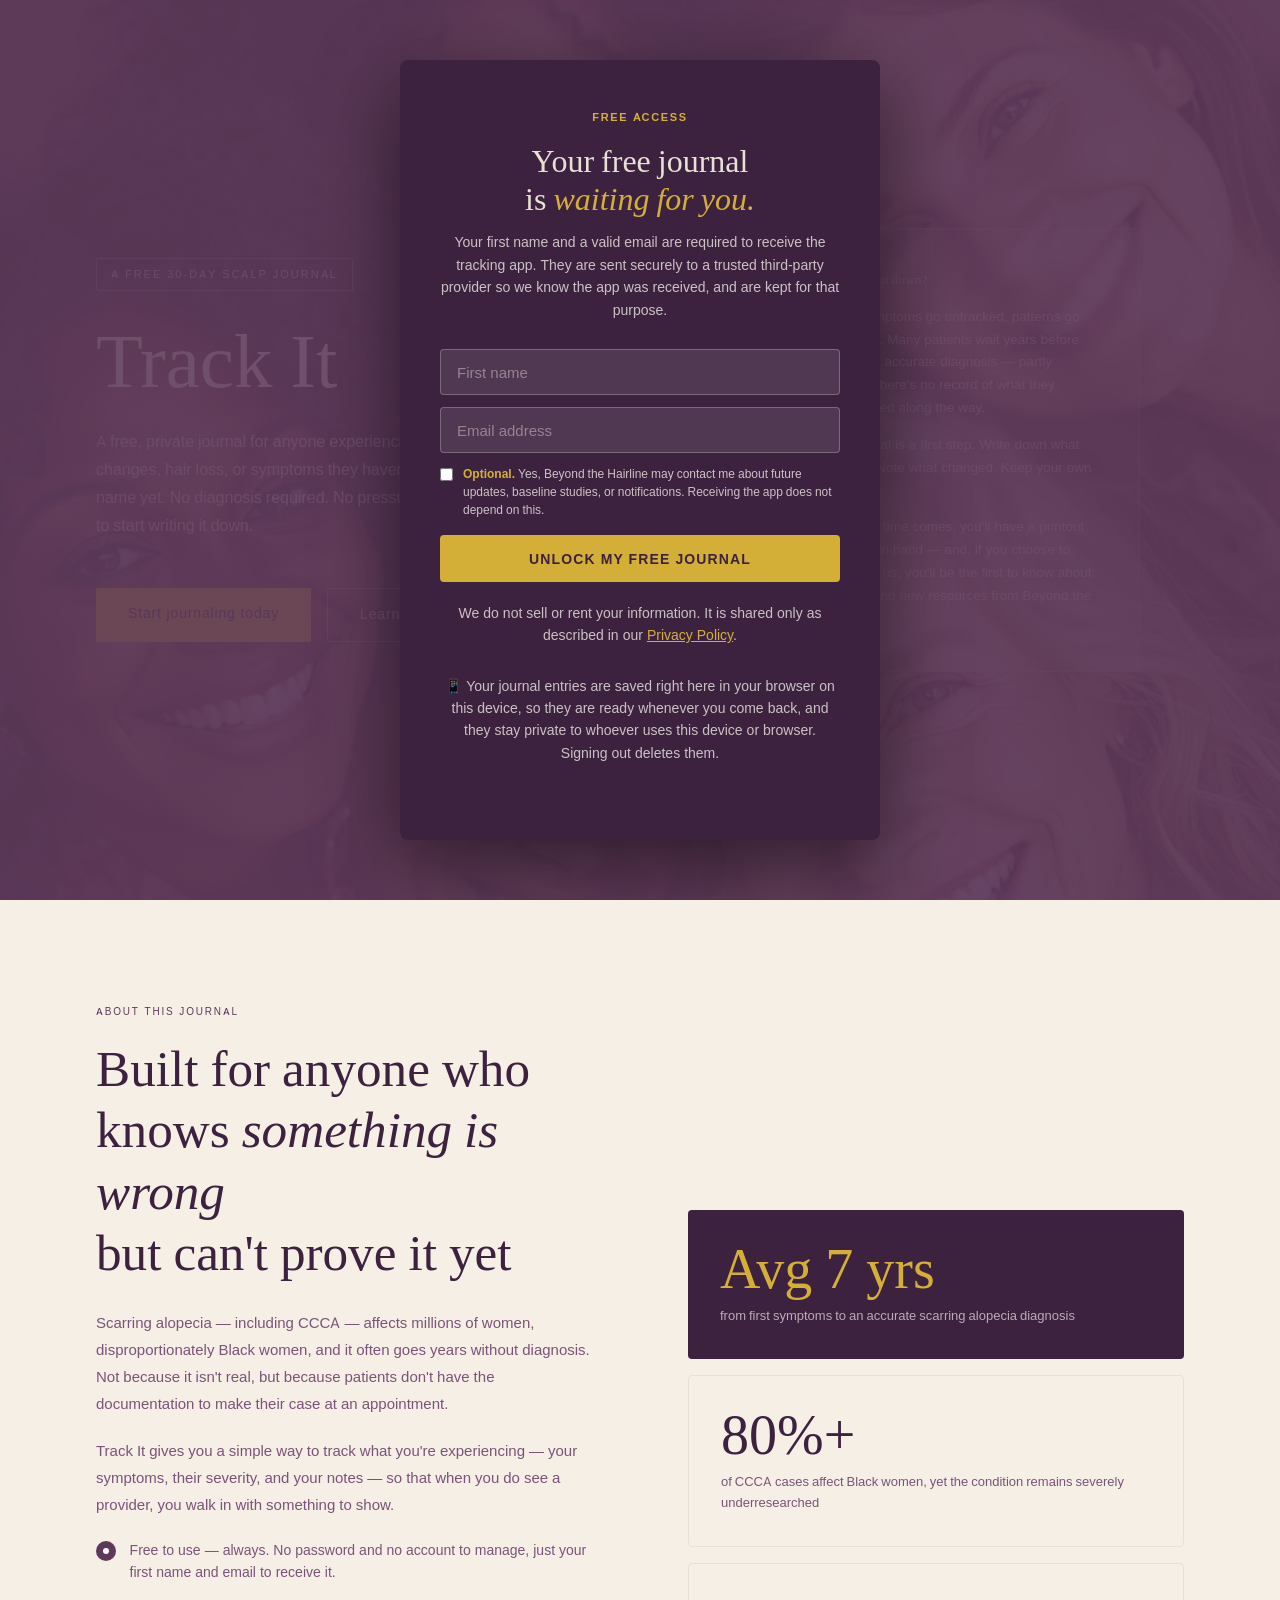
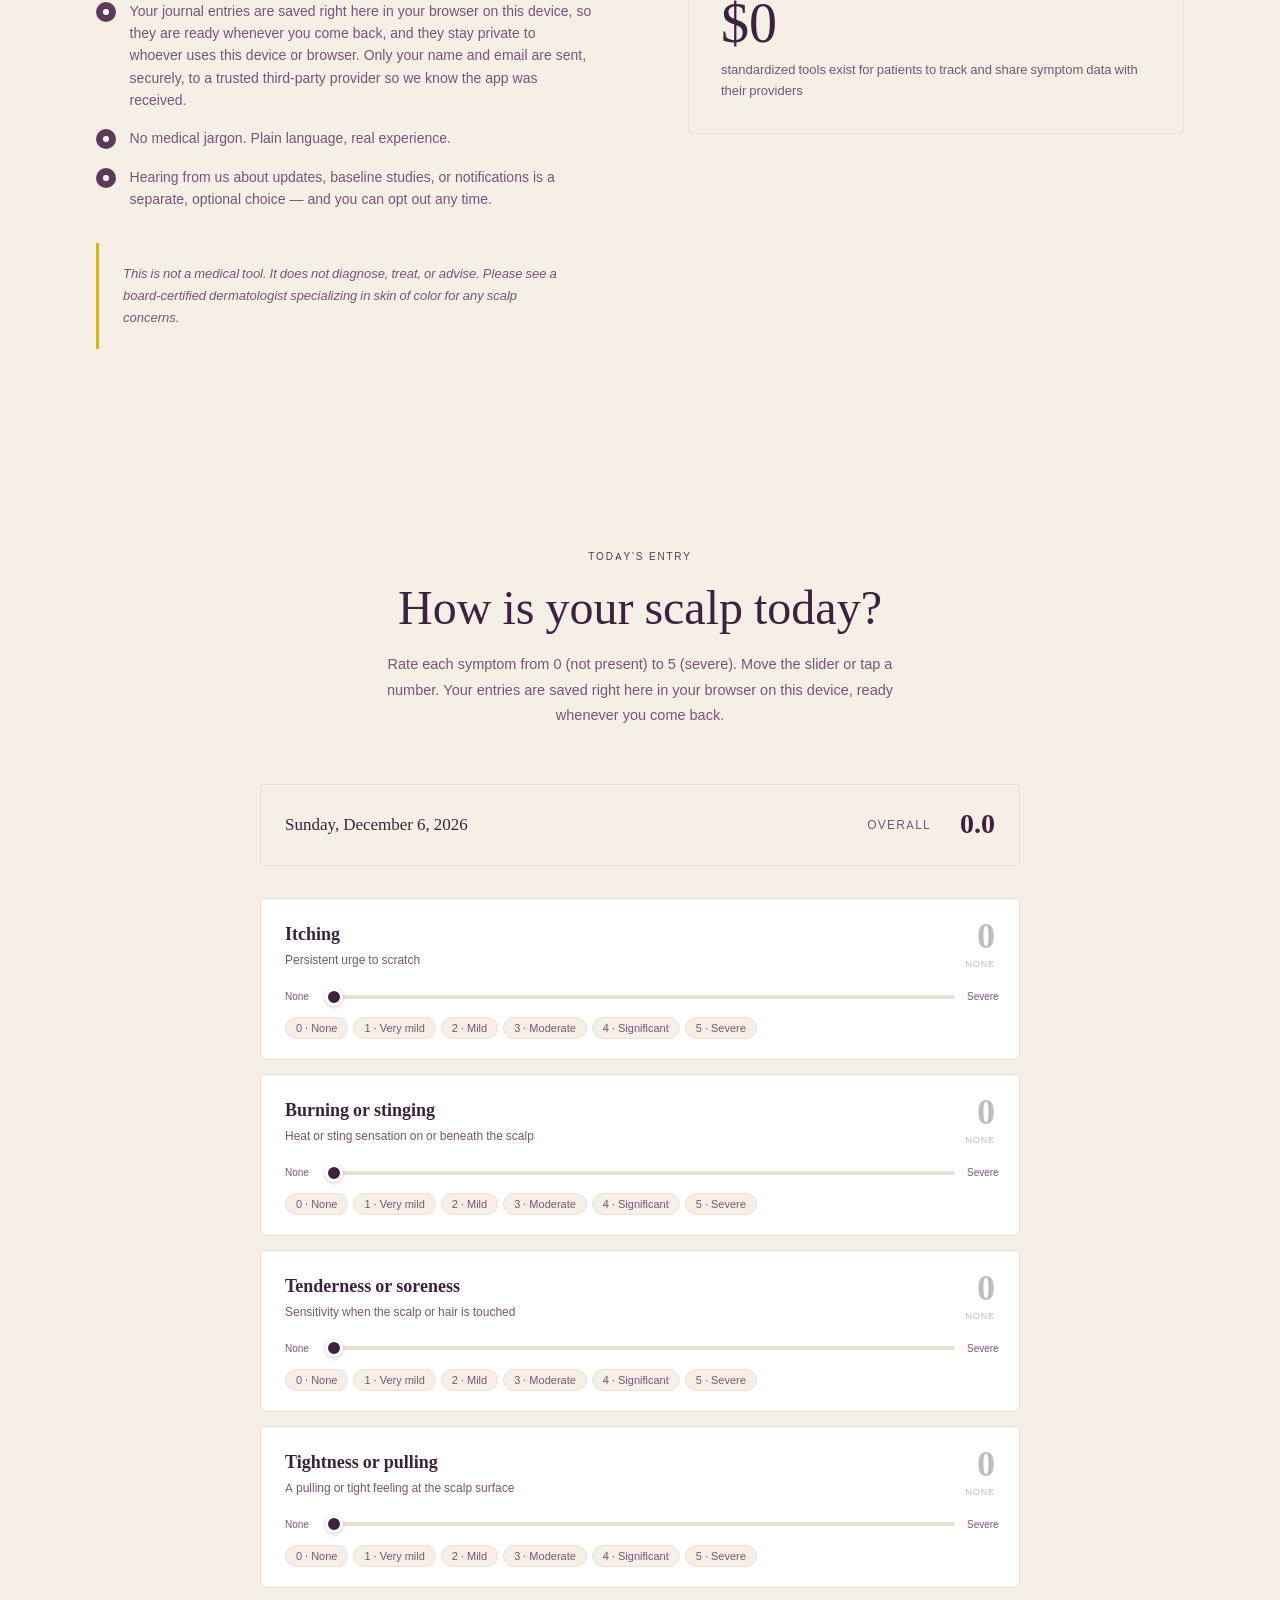
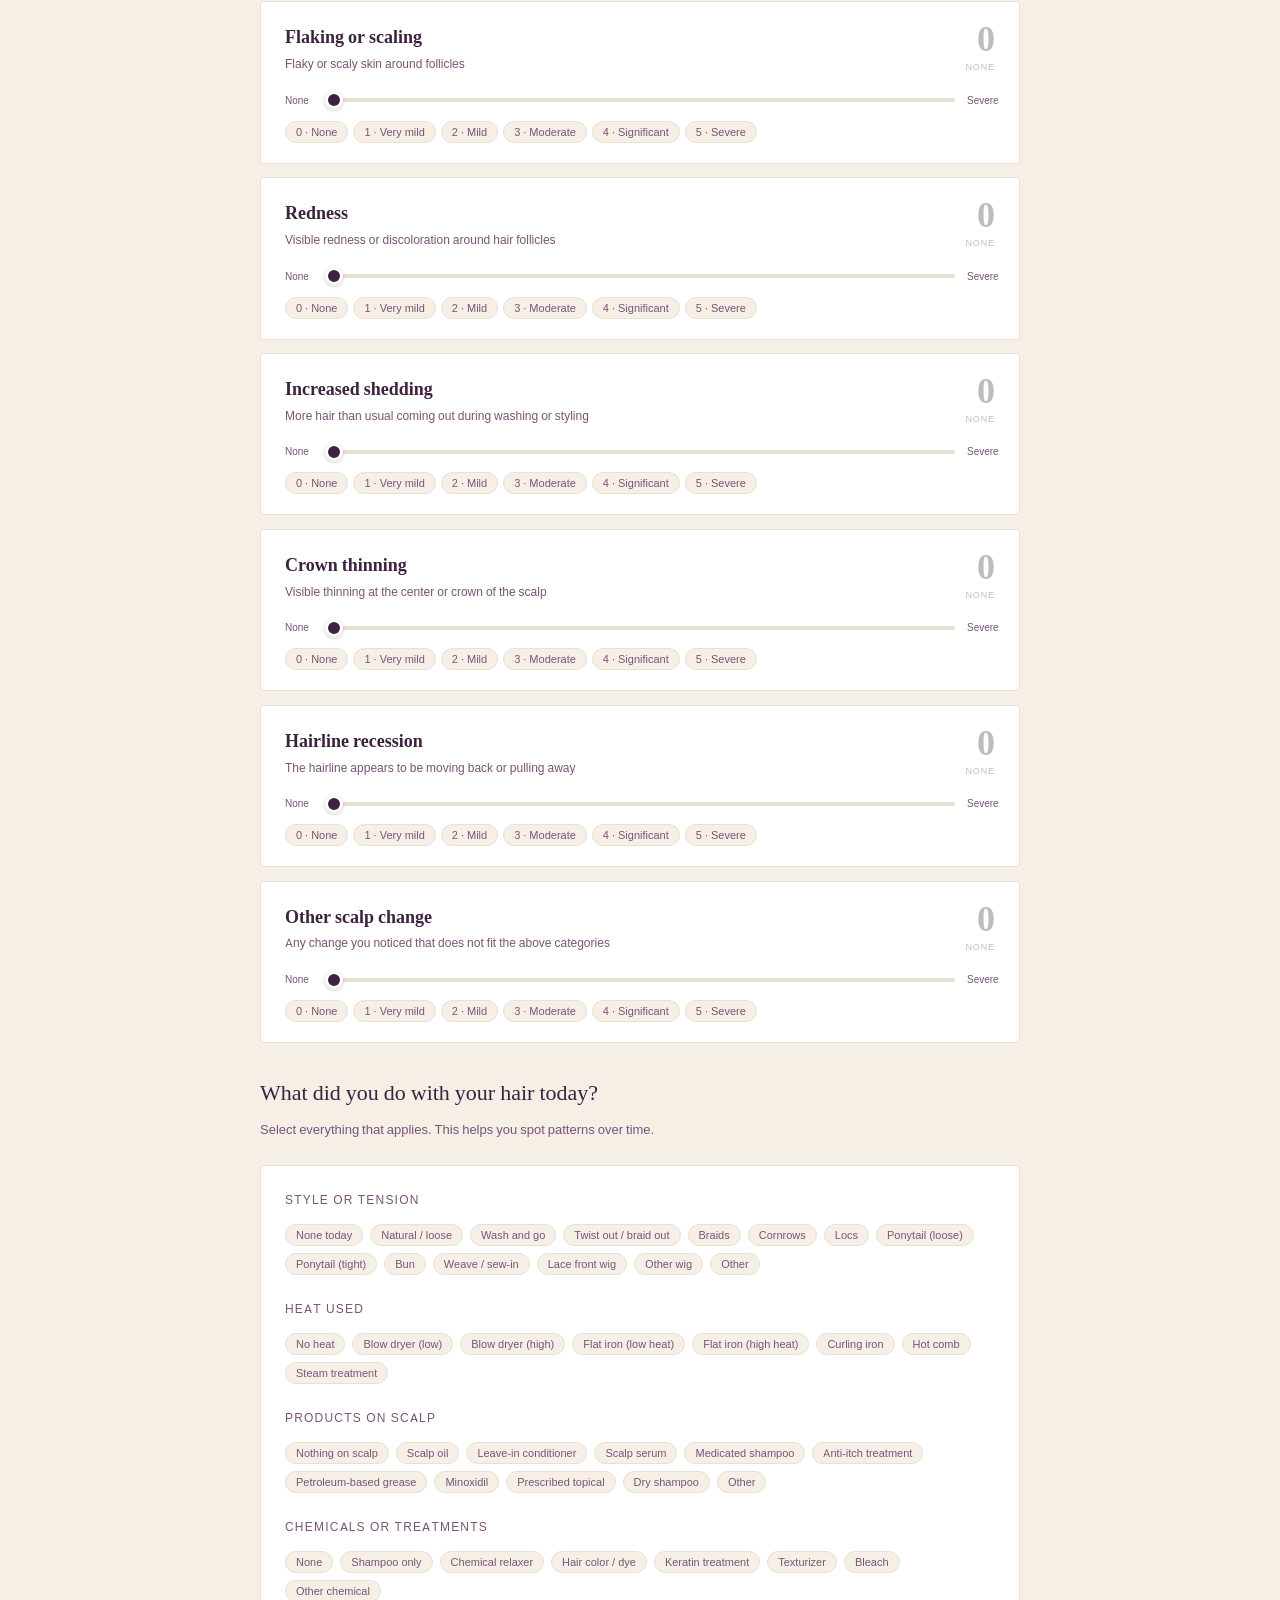
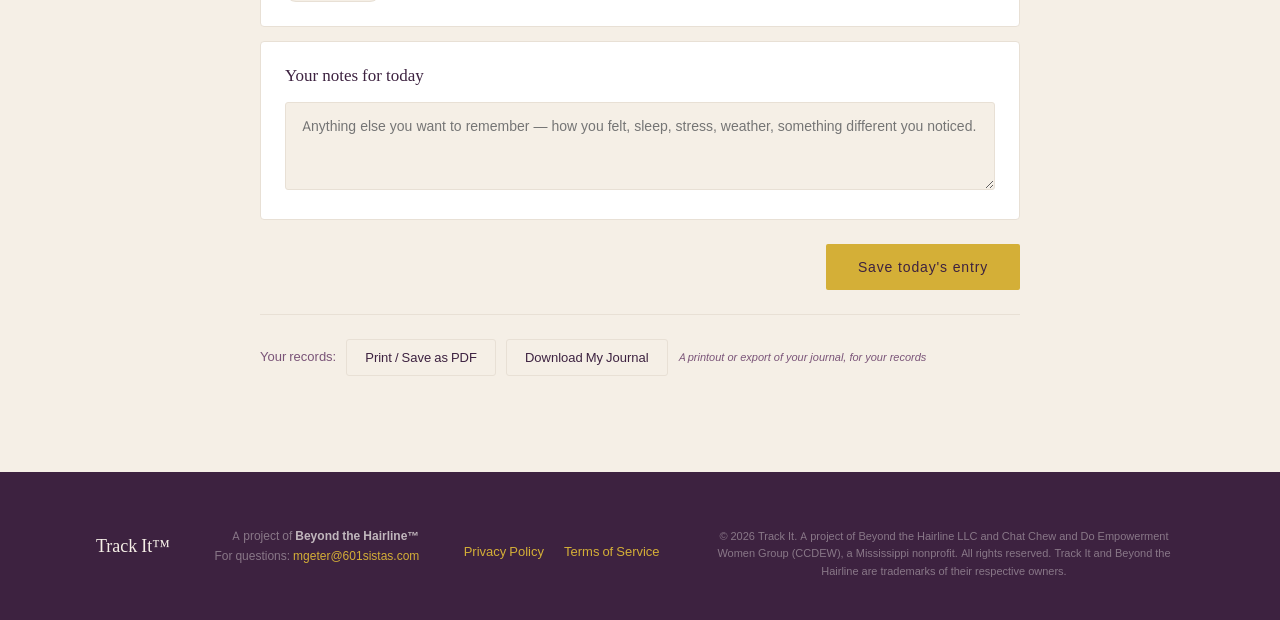
==== commit 857bdfec: "Strip metadata from the hero image and let the signup overlay scroll on short phones - Re-encode her" ====
--- a/index.html
+++ b/index.html
@@ -663,8 +663,8 @@
     .slider-row input[type=range] { width: 100%; min-width: 200px; -webkit-appearance: none; appearance: none; }
   }
 
-  .popup-overlay{position:fixed;inset:0;background:rgba(93,58,90,0.88);z-index:9999;display:flex;align-items:center;justify-content:center;padding:1.5rem;}
-  .popup-box{background:var(--sage-dk);border-radius:8px;padding:3rem 2.5rem;max-width:480px;width:100%;text-align:center;box-shadow:0 24px 80px rgba(0,0,0,0.5);}
+  .popup-overlay{position:fixed;inset:0;background:rgba(93,58,90,0.88);z-index:9999;display:flex;align-items:center;justify-content:center;padding:1.5rem;overflow-y:auto;-webkit-overflow-scrolling:touch;}
+  .popup-box{background:var(--sage-dk);border-radius:8px;padding:3rem 2.5rem;max-width:480px;width:100%;margin:auto;text-align:center;box-shadow:0 24px 80px rgba(0,0,0,0.5);}
   .popup-tag{font-size:11px;font-weight:600;letter-spacing:0.15em;text-transform:uppercase;color:var(--gold);margin-bottom:1rem;display:block;}
   .popup-box h2{font-family:'Cormorant Garamond',serif;font-size:2rem;font-weight:400;color:var(--warm);margin-bottom:0.75rem;line-height:1.2;}
   .popup-box h2 em{color:var(--gold);font-style:italic;}
